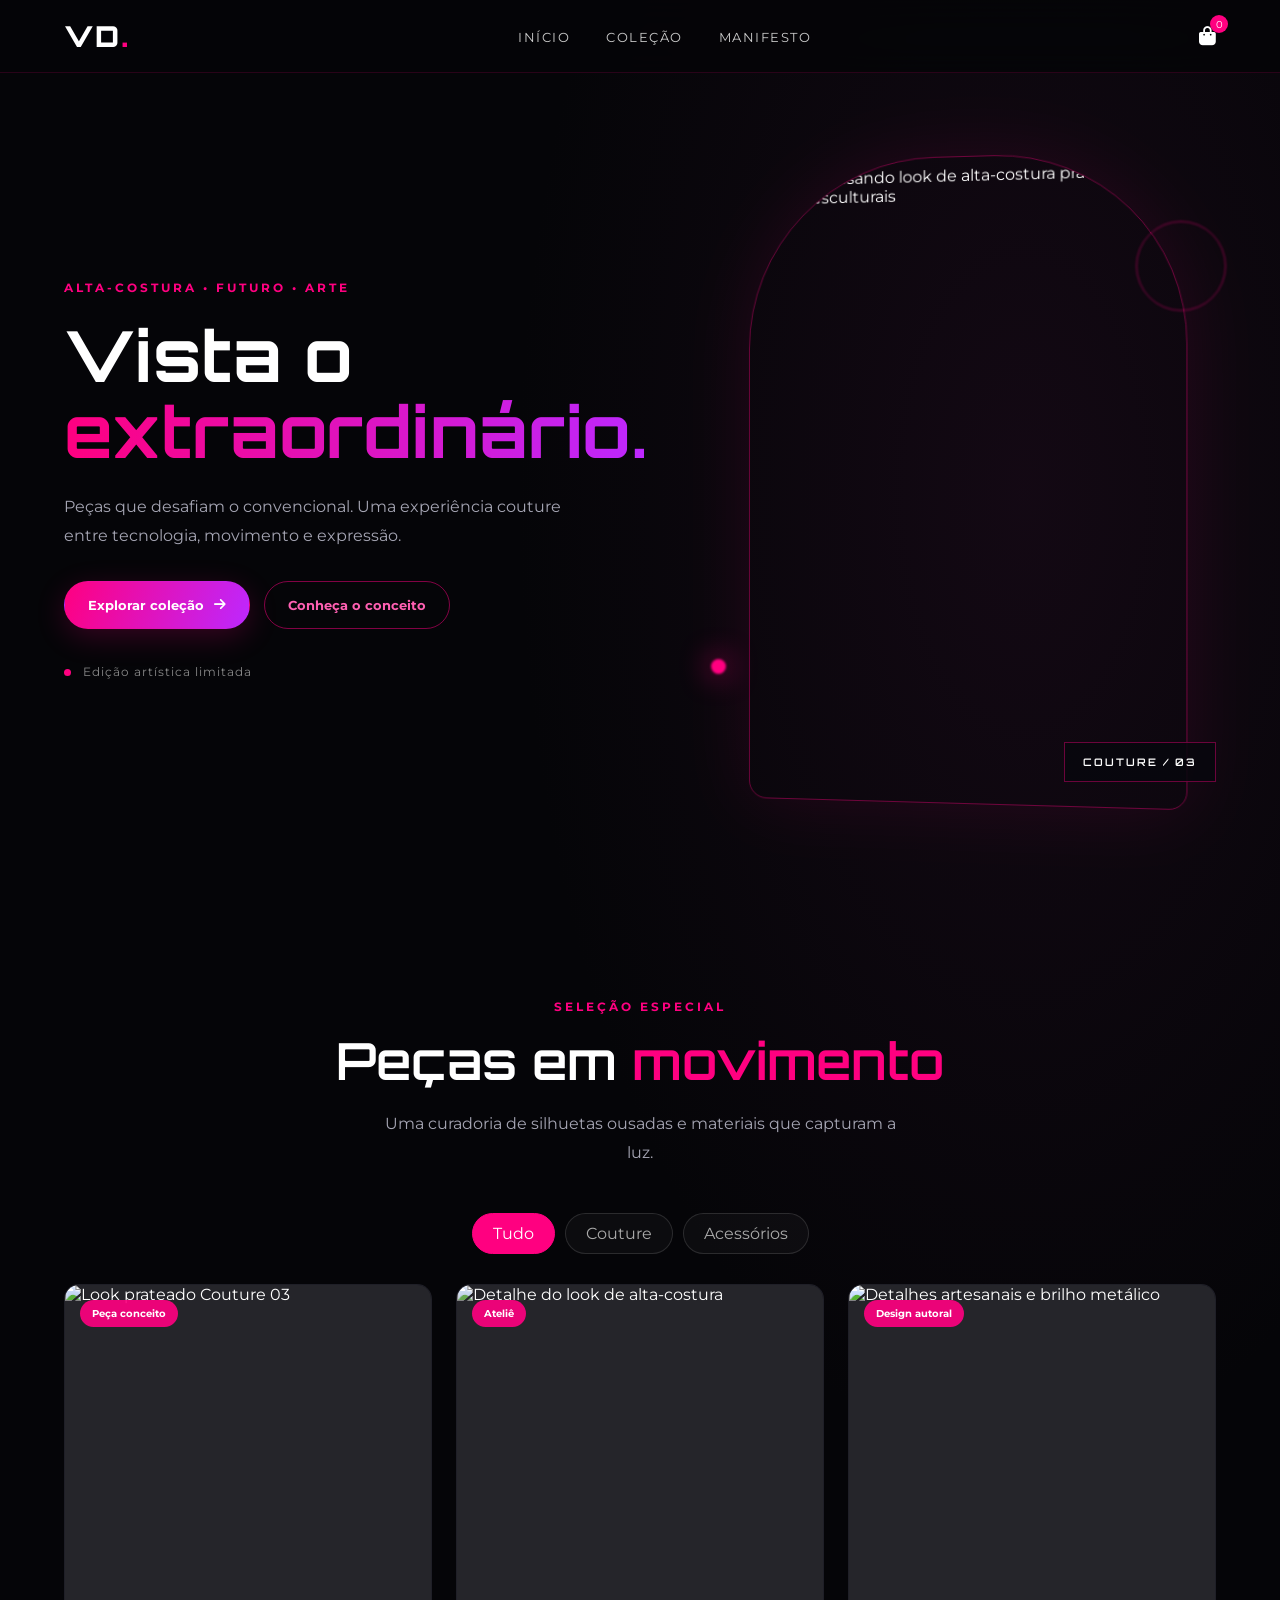
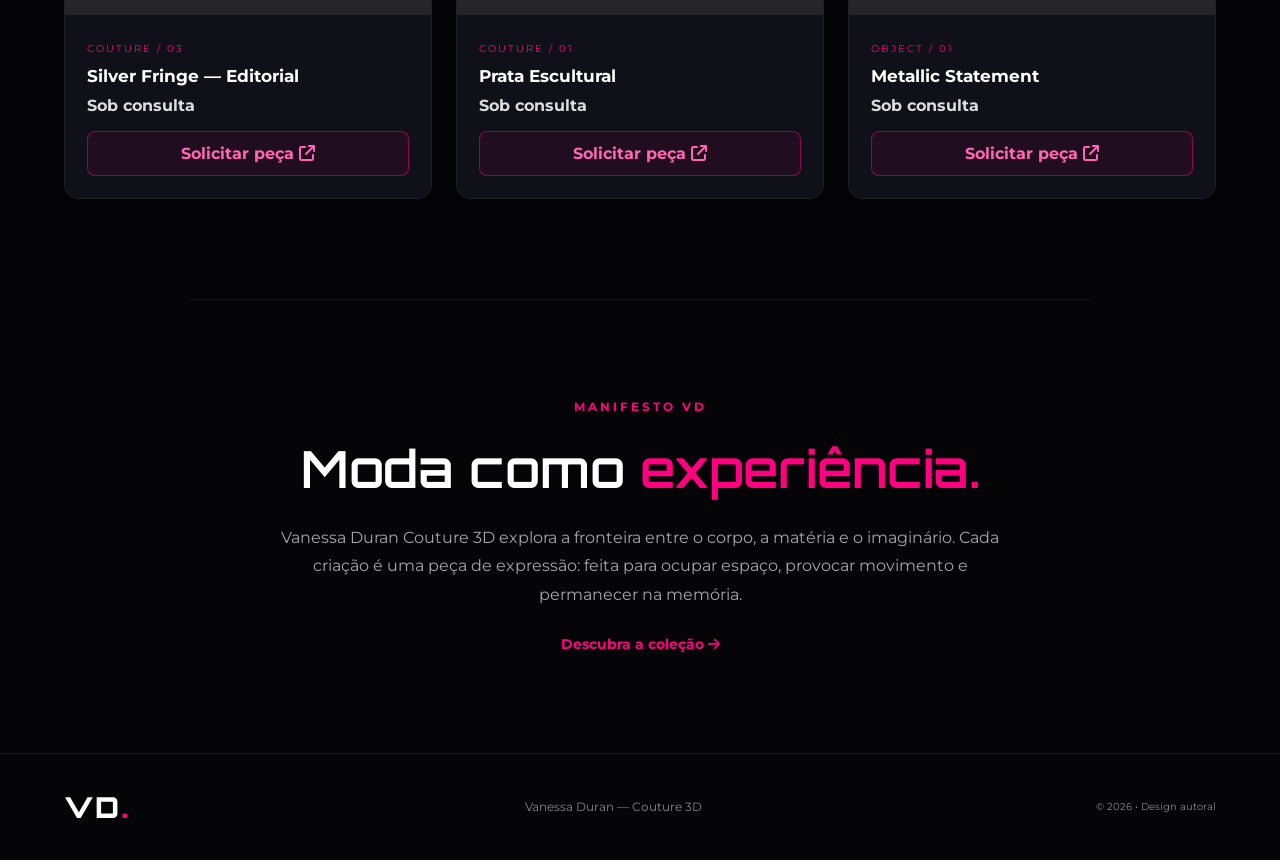
==== index.html @ 5c20330e "Add files via upload" ====
<!DOCTYPE html>
<html lang="pt-BR">
<head>
<meta charset="UTF-8"><meta name="viewport" content="width=device-width,initial-scale=1">
<meta name="theme-color" content="#050508">
<title>Vanessa Duran | Couture 3D</title>
<link rel="preconnect" href="https://fonts.googleapis.com"><link rel="preconnect" href="https://fonts.gstatic.com" crossorigin>
<link href="https://fonts.googleapis.com/css2?family=Montserrat:wght@300;400;500;600;700;900&family=Orbitron:wght@400;500;600;700;900&display=swap" rel="stylesheet">
<link rel="stylesheet" href="https://cdnjs.cloudflare.com/ajax/libs/font-awesome/6.7.0/css/all.min.css">
<link rel="stylesheet" href="style.css">
</head>
<body>
<header><nav class="nav"><a class="logo" href="#">VD<span>.</span></a><button class="menu-toggle" aria-label="Abrir menu"><i class="fa-solid fa-bars"></i></button>
<ul class="nav-links"><li><a href="#home">Início</a></li><li><a href="#colecao">Coleção</a></li><li><a href="#sobre">Manifesto</a></li></ul>
<button class="cart-open" aria-label="Abrir carrinho"><i class="fa-solid fa-bag-shopping"></i><span id="cart-count">0</span></button></nav></header>
<main>
<section class="hero" id="home"><div class="hero-copy"><div class="eyebrow">Alta-costura • Futuro • Arte</div><h1>Vista o <span>extraordinário.</span></h1><p>Peças que desafiam o convencional. Uma experiência couture entre tecnologia, movimento e expressão.</p><div class="hero-buttons"><a class="btn primary" href="#colecao">Explorar coleção <i class="fa-solid fa-arrow-right"></i></a><a class="btn secondary" href="#sobre">Conheça o conceito</a></div><div class="hero-note"><span></span> Edição artística limitada</div></div>
<div class="hero-visual"><div class="image-frame"><img src="assets/look-couture.jpg" alt="Modelo usando look de alta-costura prateado com franjas esculturais"></div><div class="frame-label">COUTURE / 03</div><div class="orb orb-one"></div><div class="orb orb-two"></div></div></section>
<section class="collection section" id="colecao"><div class="section-heading"><div class="eyebrow">Seleção especial</div><h2>Peças em <span>movimento</span></h2><p>Uma curadoria de silhuetas ousadas e materiais que capturam a luz.</p></div>
<div class="filters"><button class="filter active" data-filter="all">Tudo</button><button class="filter" data-filter="couture">Couture</button><button class="filter" data-filter="acessorios">Acessórios</button></div>
<div class="products">
<article class="product" data-category="couture"><div class="product-image"><img src="assets/look-couture.jpg" alt="Look prateado Couture 03"><span class="tag">Peça conceito</span></div><div class="product-details"><small>COUTURE / 03</small><h3>Silver Fringe — Editorial</h3><p class="price">Sob consulta</p><button class="add" data-name="Silver Fringe — Editorial">Solicitar peça <i class="fa-solid fa-arrow-up-right-from-square"></i></button></div></article>
<article class="product" data-category="couture"><div class="product-image image-alt"><img src="assets/look-couture.jpg" alt="Detalhe do look de alta-costura"><span class="tag">Ateliê</span></div><div class="product-details"><small>COUTURE / 01</small><h3>Prata Escultural</h3><p class="price">Sob consulta</p><button class="add" data-name="Prata Escultural">Solicitar peça <i class="fa-solid fa-arrow-up-right-from-square"></i></button></div></article>
<article class="product" data-category="acessorios"><div class="product-image image-detail"><img src="assets/look-couture.jpg" alt="Detalhes artesanais e brilho metálico"><span class="tag">Design autoral</span></div><div class="product-details"><small>OBJECT / 01</small><h3>Metallic Statement</h3><p class="price">Sob consulta</p><button class="add" data-name="Metallic Statement">Solicitar peça <i class="fa-solid fa-arrow-up-right-from-square"></i></button></div></article>
</div></section>
<section class="manifesto section" id="sobre"><div class="eyebrow">Manifesto VD</div><h2>Moda como <span>experiência.</span></h2><p>Vanessa Duran Couture 3D explora a fronteira entre o corpo, a matéria e o imaginário. Cada criação é uma peça de expressão: feita para ocupar espaço, provocar movimento e permanecer na memória.</p><a class="text-link" href="#colecao">Descubra a coleção <i class="fa-solid fa-arrow-right"></i></a></section>
</main><footer><a class="logo" href="#">VD<span>.</span></a><p>Vanessa Duran — Couture 3D</p><small>© 2026 • Design autoral</small></footer>
<div class="overlay" id="overlay"></div><aside class="cart" id="cart" aria-label="Solicitações"><div class="cart-head"><h3>Sua seleção</h3><button id="cart-close" aria-label="Fechar"><i class="fa-solid fa-xmark"></i></button></div><div id="cart-items" class="cart-items"><p class="empty">Sua seleção está vazia.</p></div><div class="cart-foot"><button id="contact" class="btn primary">Enviar solicitação <i class="fa-brands fa-whatsapp"></i></button><small>As peças são sob consulta. Nenhum pagamento é processado neste site.</small></div></aside>
<script src="script.js"></script></body></html>
---- style.css ----
*{box-sizing:border-box;margin:0;padding:0} :root{--bg:#050508;--panel:#101019;--pink:#ff0080;--purple:#bd28ff;--white:#fff;--muted:#a5a5b3}html{scroll-behavior:smooth}body{background:radial-gradient(ellipse at 80% 20%,#30102b55,transparent 35%),var(--bg);color:var(--white);font-family:Montserrat,sans-serif;overflow-x:hidden}a{color:inherit;text-decoration:none}button{font:inherit;cursor:pointer}header{position:fixed;z-index:20;inset:0 0 auto;background:#050508d9;backdrop-filter:blur(16px);border-bottom:1px solid #ff008026}.nav{max-width:1320px;margin:auto;padding:18px 5%;display:flex;align-items:center;justify-content:space-between}.logo{font:900 1.8rem Orbitron;letter-spacing:2px}.logo span,.section h2 span,.manifesto h2 span{color:var(--pink)}.nav-links{display:flex;gap:36px;list-style:none}.nav-links a{font-size:.8rem;text-transform:uppercase;letter-spacing:1.5px;color:#ccc}.nav-links a:hover{color:var(--pink)}.cart-open,.menu-toggle{background:none;border:0;color:white;font-size:1.2rem;position:relative}.cart-open span{position:absolute;top:-9px;right:-12px;background:var(--pink);border-radius:50%;font-size:.65rem;width:18px;height:18px;display:grid;place-items:center}.menu-toggle{display:none}.hero{min-height:100vh;max-width:1320px;margin:auto;padding:140px 5% 80px;display:grid;grid-template-columns:1fr 1fr;align-items:center;gap:5vw}.eyebrow{color:var(--pink);font-weight:700;letter-spacing:3px;text-transform:uppercase;font-size:.72rem;margin-bottom:22px}.hero h1{font:700 clamp(2.8rem,5.5vw,5.3rem)/1.08 Orbitron;max-width:650px}.hero h1 span{background:linear-gradient(90deg,var(--pink),var(--purple));background-clip:text;color:transparent}.hero-copy>p,.section-heading p,.manifesto>p{color:var(--muted);line-height:1.8;max-width:530px;margin:24px 0 30px}.hero-buttons{display:flex;gap:14px;flex-wrap:wrap}.btn{border-radius:40px;padding:15px 23px;display:inline-flex;align-items:center;gap:10px;font-weight:700;font-size:.83rem;border:1px solid transparent}.primary{background:linear-gradient(110deg,var(--pink),var(--purple));color:white;box-shadow:0 8px 30px #ff008033}.secondary{border-color:#ff008080;color:#ff60b2}.btn:hover{transform:translateY(-3px)}.hero-note{margin-top:36px;color:#888;font-size:.72rem;letter-spacing:1px}.hero-note span{display:inline-block;width:7px;height:7px;background:var(--pink);border-radius:50%;margin-right:8px}.hero-visual{position:relative;display:flex;justify-content:center;perspective:1000px}.image-frame{width:min(100%,440px);height:min(72vh,650px);min-height:450px;border:1px solid #ff008066;padding:9px;border-radius:190px 190px 18px 18px;box-shadow:0 0 70px #ff008018;transform:rotateY(-5deg);overflow:hidden}.image-frame img{width:100%;height:100%;object-fit:cover;object-position:center 38%;border-radius:180px 180px 12px 12px}.frame-label{position:absolute;bottom:22px;right:0;background:#08080ddd;border:1px solid #ff008066;padding:12px 18px;font:600 .65rem Orbitron;letter-spacing:2px}.orb{position:absolute;border-radius:50%;filter:blur(1px);pointer-events:none}.orb-one{width:90px;height:90px;border:1px solid #ff008080;top:10%;right:-10px}.orb-two{width:15px;height:15px;background:var(--pink);box-shadow:0 0 30px var(--pink);left:0;bottom:20%}.section{max-width:1320px;margin:auto;padding:100px 5%}.section-heading{text-align:center;margin-bottom:45px}.section-heading .eyebrow{margin-bottom:14px}.section h2,.manifesto h2{font:600 clamp(2rem,4vw,3.5rem) Orbitron}.section-heading p{margin:18px auto 0}.filters{display:flex;justify-content:center;gap:10px;margin-bottom:30px}.filter{padding:10px 20px;border:1px solid #ffffff20;border-radius:30px;background:#ffffff08;color:#aaa}.filter.active,.filter:hover{background:var(--pink);border-color:var(--pink);color:white}.products{display:grid;grid-template-columns:repeat(3,1fr);gap:24px}.product{background:var(--panel);border:1px solid #ffffff10;border-radius:15px;overflow:hidden;transition:.35s}.product:hover{transform:translateY(-7px);border-color:#ff008080;box-shadow:0 20px 50px #0008}.product-image{height:330px;position:relative;overflow:hidden;background:#25252a}.product-image img{width:100%;height:100%;object-fit:cover;object-position:center 35%;transition:transform .5s}.product:hover img{transform:scale(1.05)}.image-alt img{object-position:center 55%;filter:saturate(.75)}.image-detail img{object-position:70% center;filter:contrast(1.1)}.tag{position:absolute;top:15px;left:15px;background:#ff0080e8;padding:7px 12px;border-radius:20px;font-size:.65rem;font-weight:700}.product-details{padding:22px}.product-details small{color:var(--pink);font-size:.65rem;letter-spacing:2px}.product-details h3{margin:10px 0;font-size:1.05rem}.price{font-weight:700;color:#ddd;margin-bottom:16px}.add{width:100%;padding:12px;border:1px solid #ff008080;border-radius:8px;background:#ff008012;color:#ff67b5;font-weight:700}.add:hover{background:var(--pink);color:white}.manifesto{border-top:1px solid #ffffff10;text-align:center;max-width:900px}.manifesto>p{margin:24px auto;max-width:720px}.text-link{color:var(--pink);font-weight:700;font-size:.85rem}footer{border-top:1px solid #ffffff12;padding:35px 5%;display:flex;align-items:center;justify-content:space-between;color:#888;font-size:.75rem}footer .logo{color:white}.overlay{position:fixed;inset:0;background:#000a;z-index:30;opacity:0;visibility:hidden;transition:.3s}.overlay.open{opacity:1;visibility:visible}.cart{position:fixed;z-index:31;right:0;top:0;width:min(420px,100%);height:100dvh;background:#101019;border-left:1px solid #ff008044;transform:translateX(105%);transition:.35s;display:flex;flex-direction:column}.cart.open{transform:translateX(0)}.cart-head,.cart-foot{padding:24px;border-bottom:1px solid #ffffff12;display:flex;justify-content:space-between;align-items:center}.cart-head h3{font:600 1rem Orbitron}.cart-head button{background:none;border:0;color:white;font-size:1.3rem}.cart-items{padding:20px;overflow:auto;flex:1}.empty{color:#888;text-align:center;margin-top:30px}.cart-row{display:flex;justify-content:space-between;gap:12px;padding:14px 0;border-bottom:1px solid #ffffff12}.cart-row button{background:none;border:0;color:#ff5a9e}.cart-foot{border-top:1px solid #ffffff12;border-bottom:0;display:block}.cart-foot .btn{width:100%;justify-content:center}.cart-foot small{display:block;color:#888;line-height:1.6;margin-top:12px;font-size:.68rem}@media(max-width:850px){.hero{grid-template-columns:1fr;padding-top:120px;text-align:center}.hero-copy>p{margin-left:auto;margin-right:auto}.hero-buttons{justify-content:center}.hero-visual{margin-top:25px}.image-frame{height:560px}.products{grid-template-columns:repeat(2,1fr)}.nav-links{gap:18px}}@media(max-width:600px){.nav{padding:16px 5%}.menu-toggle{display:block;order:3}.nav-links{display:none;position:absolute;top:62px;left:0;right:0;background:#08080af5;padding:24px;flex-direction:column;text-align:center}.nav-links.show{display:flex}.cart-open{margin-left:auto;margin-right:22px}.hero{padding:110px 6% 50px}.hero h1{font-size:2.5rem}.hero-copy>p{font-size:.9rem}.image-frame{min-height:390px;height:65vh;width:100%;max-width:360px}.section{padding:70px 6%}.products{grid-template-columns:1fr}.product-image{height:390px}.section h2,.manifesto h2{font-size:2rem}footer{flex-direction:column;gap:12px;text-align:center}}@media(prefers-reduced-motion:reduce){*{scroll-behavior:auto!important;transition:none!important}}
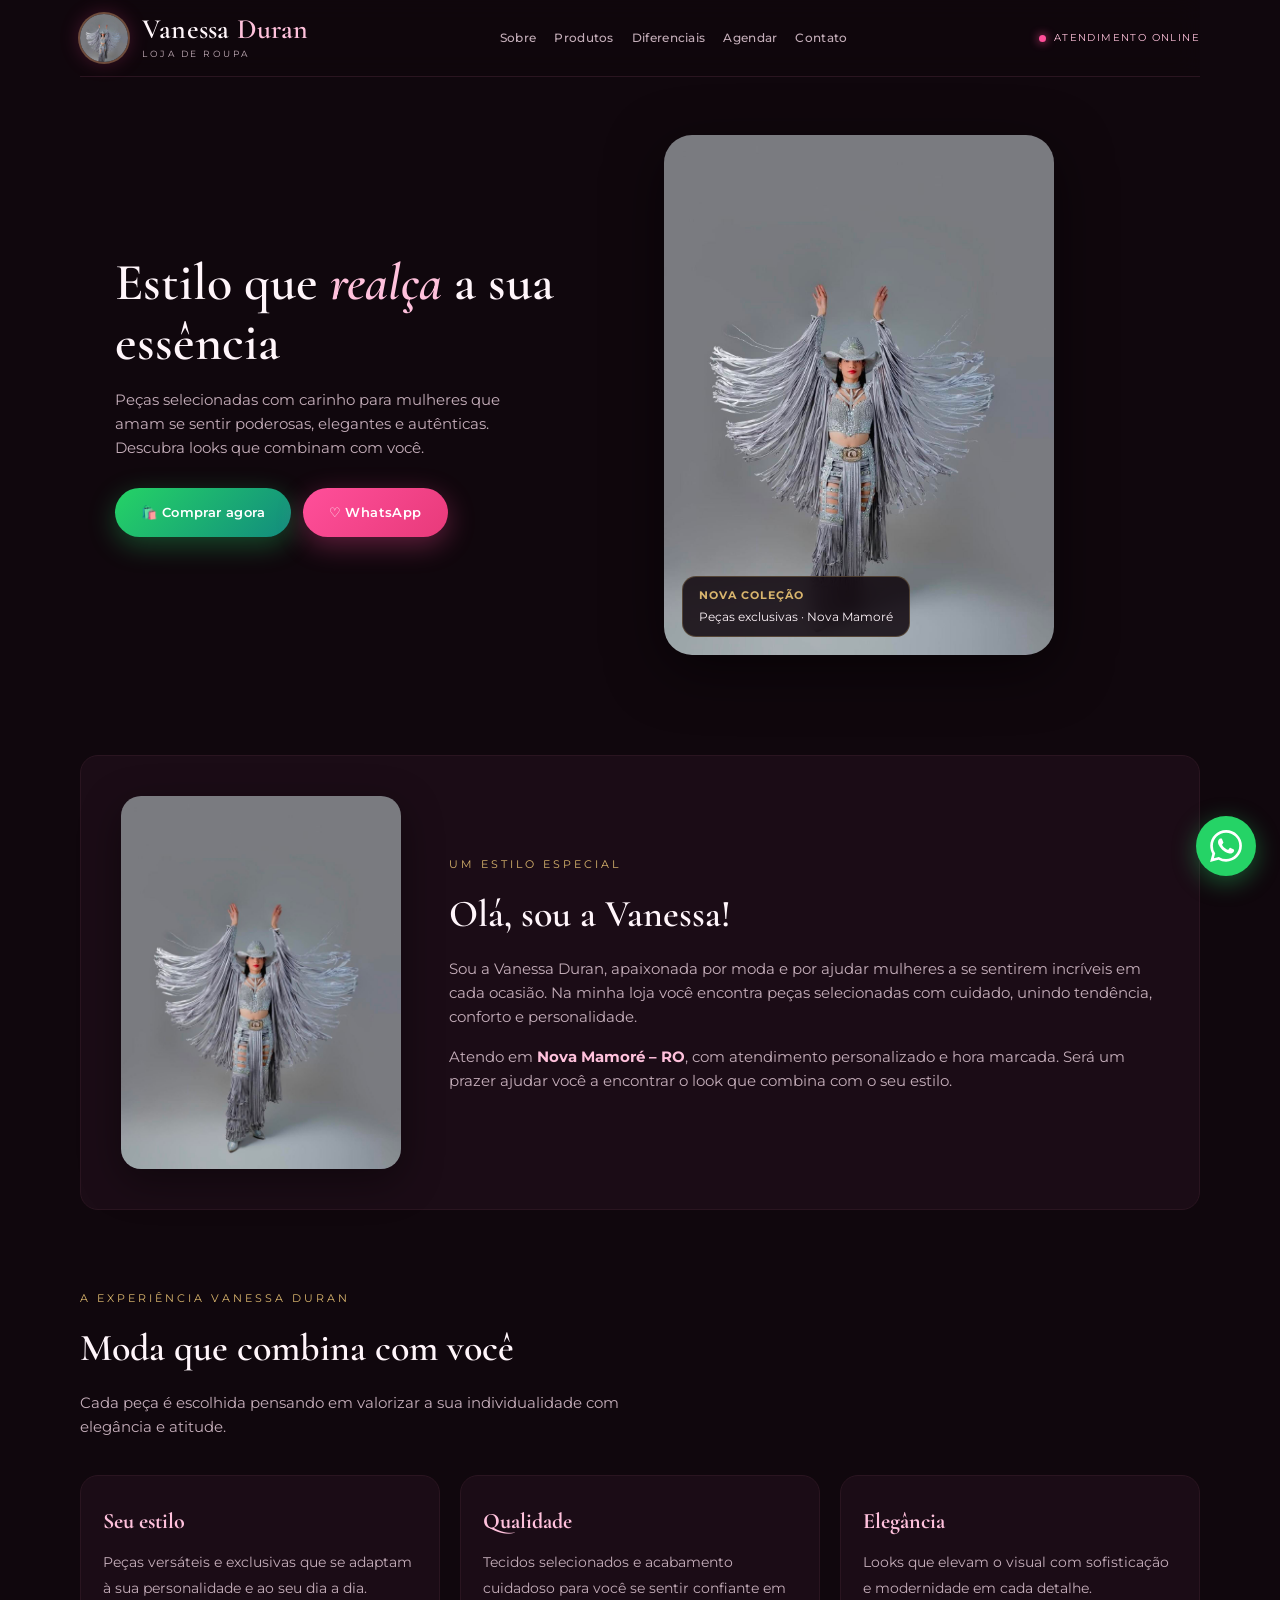
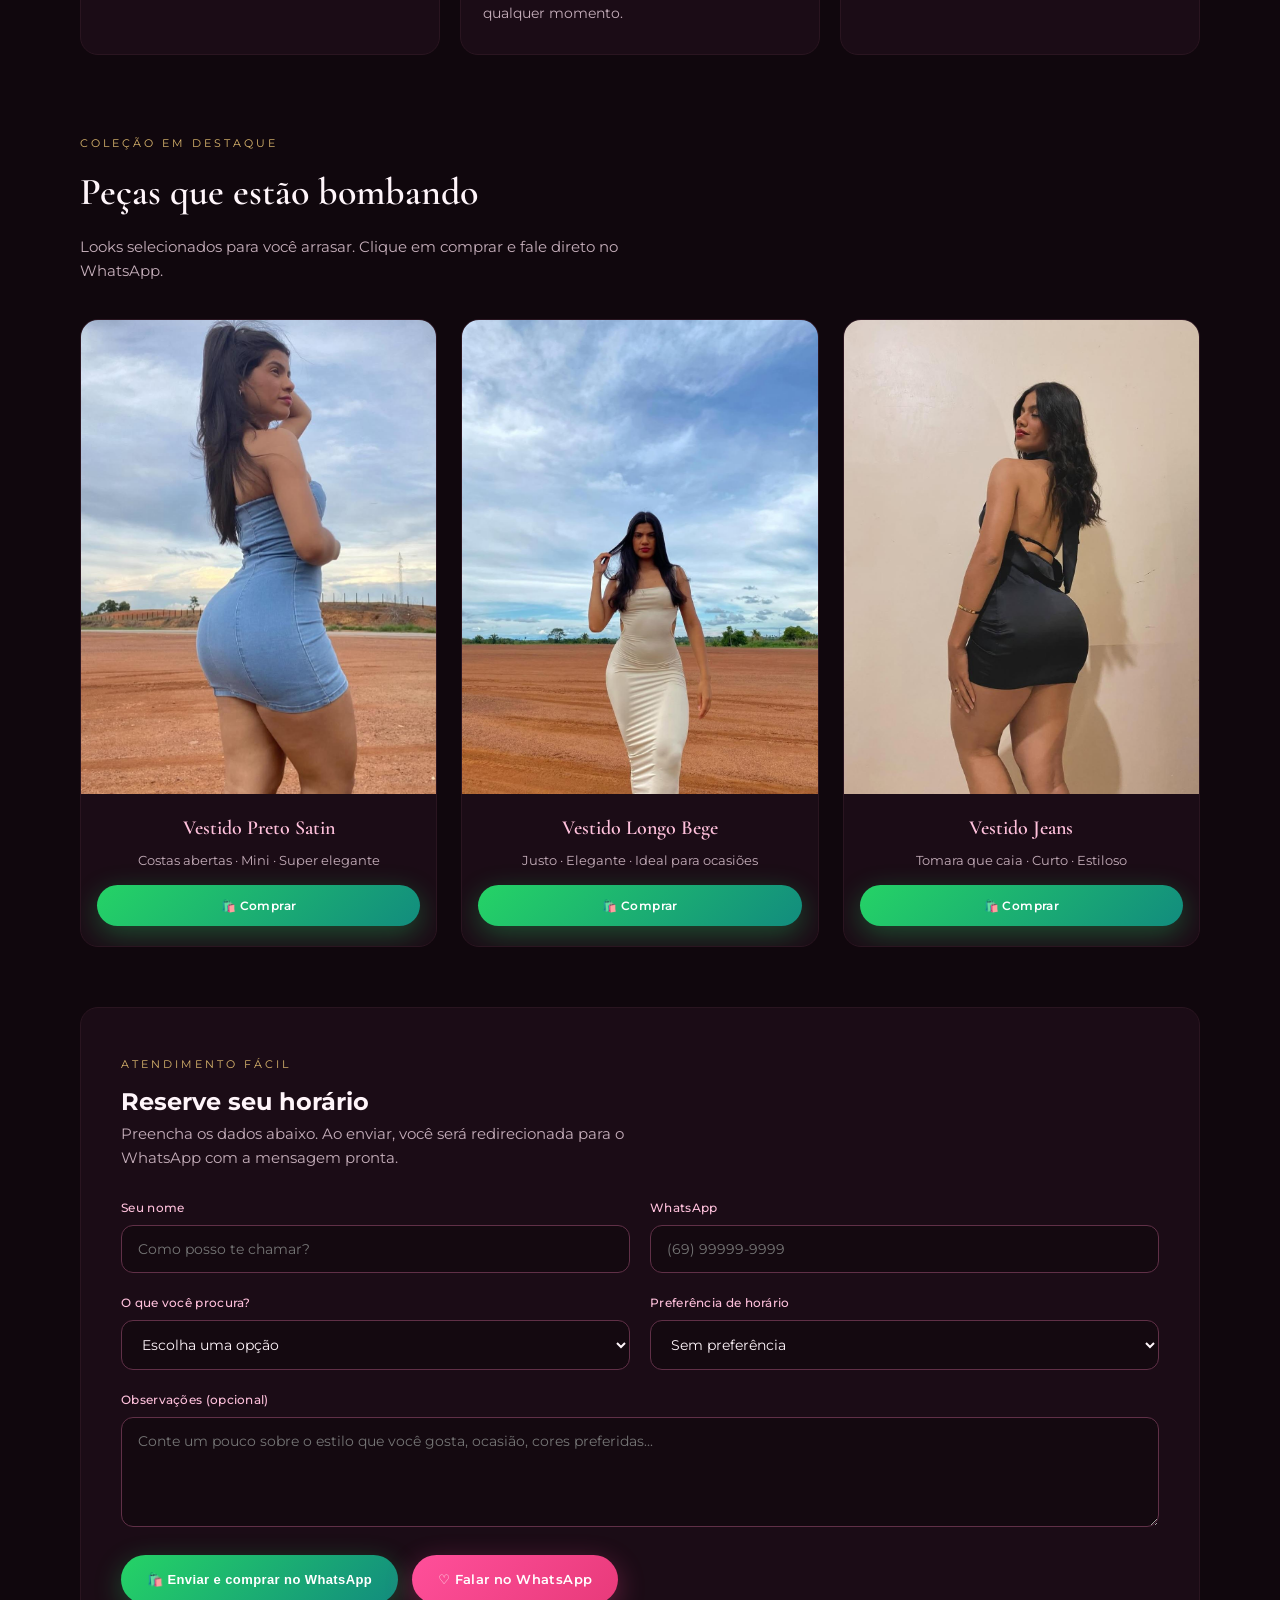
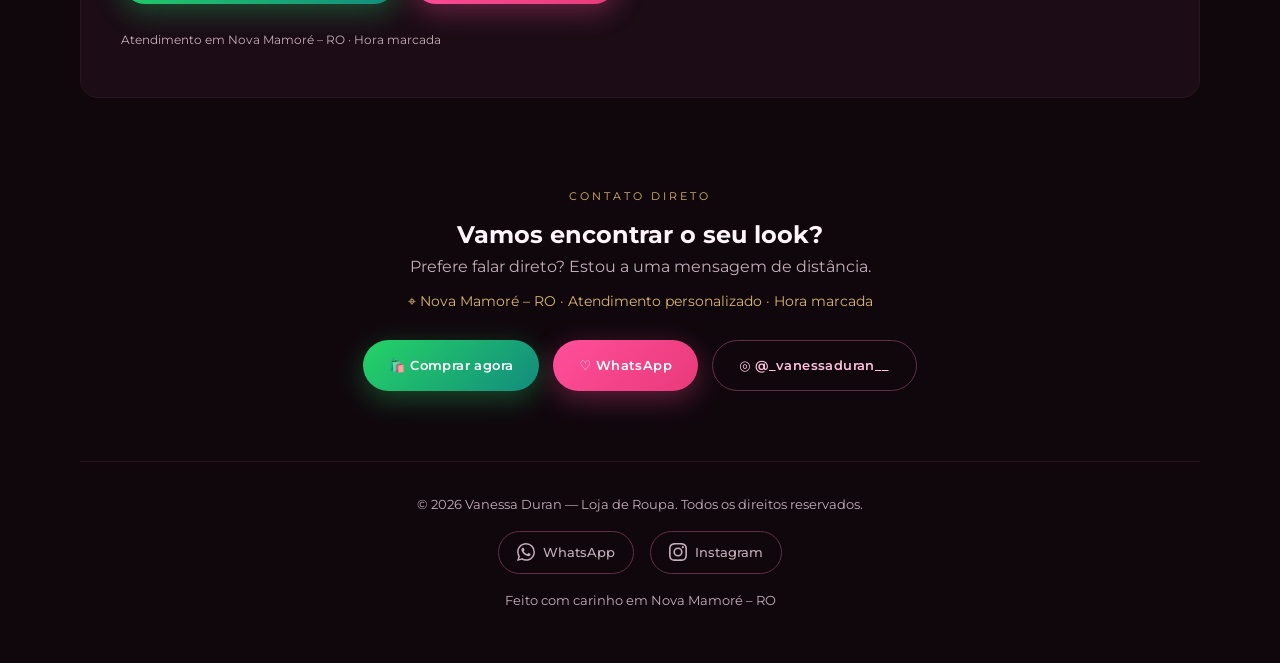
==== commit 1e234300: "Rename index-1.html to index.html" ====
--- a/index.html
+++ b/index.html
@@ -1,29 +1,946 @@
 <!DOCTYPE html>
 <html lang="pt-BR">
 <head>
-<meta charset="UTF-8"><meta name="viewport" content="width=device-width,initial-scale=1">
-<meta name="theme-color" content="#050508">
-<title>Vanessa Duran | Couture 3D</title>
-<link rel="preconnect" href="https://fonts.googleapis.com"><link rel="preconnect" href="https://fonts.gstatic.com" crossorigin>
-<link href="https://fonts.googleapis.com/css2?family=Montserrat:wght@300;400;500;600;700;900&family=Orbitron:wght@400;500;600;700;900&display=swap" rel="stylesheet">
-<link rel="stylesheet" href="https://cdnjs.cloudflare.com/ajax/libs/font-awesome/6.7.0/css/all.min.css">
-<link rel="stylesheet" href="style.css">
+  <meta charset="utf-8">
+  <meta name="viewport" content="width=device-width, initial-scale=1">
+  <meta name="theme-color" content="#10070d">
+  <meta name="description" content="Vanessa Duran — Loja de Roupa em Nova Mamoré - RO. Moda feminina, peças exclusivas, estilo e elegância para o seu dia a dia. Agende pelo WhatsApp.">
+  <meta name="keywords" content="loja de roupa, moda feminina, Vanessa Duran, Nova Mamoré, RO, roupas femininas, vestidos, looks exclusivos">
+  <meta name="author" content="Vanessa Duran">
+  <meta name="robots" content="index, follow">
+
+  <!-- Open Graph -->
+  <meta property="og:type" content="website">
+  <meta property="og:title" content="Vanessa Duran | Loja de Roupa — Nova Mamoré RO">
+  <meta property="og:description" content="Moda feminina com estilo, elegância e peças que valorizam a sua personalidade.">
+  <meta property="og:image" content="vanessa_hero.jpg">
+  <meta property="og:locale" content="pt_BR">
+  <meta property="og:site_name" content="Vanessa Duran Loja de Roupa">
+
+  <!-- Twitter -->
+  <meta name="twitter:card" content="summary_large_image">
+  <meta name="twitter:title" content="Vanessa Duran | Loja de Roupa">
+  <meta name="twitter:description" content="Moda feminina e peças exclusivas em Nova Mamoré - RO.">
+  <meta name="twitter:image" content="vanessa_hero.jpg">
+
+  <link rel="icon" type="image/png" href="data:image/svg+xml,<svg xmlns='http://www.w3.org/2000/svg' viewBox='0 0 100 100'><text y='.9em' font-size='90'>👗</text></svg>">
+  <title>Vanessa Duran | Loja de Roupa — Nova Mamoré RO</title>
+
+  <link rel="preconnect" href="https://fonts.googleapis.com">
+  <link rel="preconnect" href="https://fonts.gstatic.com" crossorigin>
+  <link href="https://fonts.googleapis.com/css2?family=Cormorant+Garamond:ital,wght@0,400;0,500;0,600;0,700;1,400;1,500&family=Montserrat:wght@300;400;500;600;700&display=swap" rel="stylesheet">
+
+  <style>
+    :root {
+      --bg: #10070d;
+      --panel: #1b0c16;
+      --pink: #ff4f9a;
+      --pink-light: #ffc1dc;
+      --gold: #d9b56d;
+      --text: #fff5fa;
+      --muted: #c5aeba;
+      --line: #603047;
+      --radius: 18px;
+      --shadow: 0 15px 55px #0008;
+      --transition: 0.25s cubic-bezier(0.4, 0, 0.2, 1);
+    }
+
+    *, *::before, *::after { box-sizing: border-box; margin: 0; padding: 0; }
+
+    html {
+      scroll-behavior: smooth;
+    }
+
+    body {
+      font-family: "Montserrat", system-ui, -apple-system, sans-serif;
+      background: var(--bg);
+      color: var(--text);
+      line-height: 1.6;
+      min-height: 100vh;
+      overflow-x: hidden;
+    }
+
+    a { color: inherit; text-decoration: none; }
+
+    img { max-width: 100%; display: block; }
+
+    /* ========== LAYOUT ========== */
+    .wrap {
+      width: min(1120px, 92%);
+      margin: 0 auto;
+    }
+
+    /* ========== HEADER ========== */
+    header {
+      position: sticky;
+      top: 0;
+      z-index: 100;
+      background: rgba(16, 7, 13, 0.92);
+      backdrop-filter: blur(12px);
+      border-bottom: 1px solid #2a1520;
+      padding: 14px 0;
+    }
+
+    .header-inner {
+      display: flex;
+      align-items: center;
+      justify-content: space-between;
+      gap: 20px;
+      flex-wrap: wrap;
+    }
+
+    .brand {
+      display: flex;
+      align-items: center;
+      gap: 14px;
+    }
+
+    .brand-logo {
+      width: 48px;
+      height: 48px;
+      border-radius: 50%;
+      object-fit: cover;
+      flex-shrink: 0;
+      box-shadow: 0 0 20px #ff4f9a40, 0 0 0 2px #d9b56d66;
+      transition: transform 0.25s ease, box-shadow 0.25s ease;
+    }
+
+    .brand-logo:hover {
+      transform: scale(1.06);
+      box-shadow: 0 0 28px #ff4f9a55, 0 0 0 2px #d9b56d99;
+    }
+
+    .brand-name {
+      font-family: "Cormorant Garamond", serif;
+      font-size: 28px;
+      font-weight: 600;
+      letter-spacing: 0.2px;
+      line-height: 1.1;
+    }
+
+    .brand-name span { color: var(--pink-light); }
+
+    .brand-sub {
+      margin-top: 2px;
+      color: var(--muted);
+      font-size: 9px;
+      letter-spacing: 2.5px;
+      text-transform: uppercase;
+    }
+
+    nav {
+      display: flex;
+      gap: 18px;
+      align-items: center;
+      flex-wrap: wrap;
+    }
+
+    nav a {
+      color: var(--muted);
+      font-size: 12px;
+      font-weight: 500;
+      letter-spacing: 0.3px;
+      transition: color var(--transition);
+      position: relative;
+    }
+
+    nav a::after {
+      content: "";
+      position: absolute;
+      left: 0;
+      bottom: -4px;
+      width: 0;
+      height: 1px;
+      background: var(--pink-light);
+      transition: width var(--transition);
+    }
+
+    nav a:hover,
+    nav a:focus-visible {
+      color: var(--pink-light);
+    }
+
+    nav a:hover::after,
+    nav a:focus-visible::after {
+      width: 100%;
+    }
+
+    .status {
+      font-size: 10px;
+      color: var(--pink-light);
+      letter-spacing: 1.4px;
+      text-transform: uppercase;
+      display: flex;
+      align-items: center;
+      gap: 8px;
+    }
+
+    .status::before {
+      content: "";
+      width: 7px;
+      height: 7px;
+      border-radius: 50%;
+      background: var(--pink);
+      box-shadow: 0 0 10px var(--pink);
+      animation: pulse-dot 2s ease-in-out infinite;
+    }
+
+    @keyframes pulse-dot {
+      0%, 100% { opacity: 1; transform: scale(1); }
+      50% { opacity: 0.6; transform: scale(0.85); }
+    }
+
+    /* ========== HERO ========== */
+    .hero {
+      display: grid;
+      grid-template-columns: 1fr 1fr;
+      align-items: center;
+      gap: 48px;
+      margin: 58px auto 40px;
+      max-width: 1050px;
+    }
+
+    .hero-copy h1 {
+      font-family: "Cormorant Garamond", serif;
+      font-size: clamp(36px, 5vw, 52px);
+      font-weight: 600;
+      line-height: 1.15;
+      margin-bottom: 16px;
+    }
+
+    .hero-copy h1 span {
+      color: var(--pink-light);
+      font-style: italic;
+    }
+
+    .hero-copy p {
+      color: var(--muted);
+      font-size: 15px;
+      max-width: 420px;
+      margin-bottom: 28px;
+    }
+
+    .hero-btns {
+      display: flex;
+      flex-wrap: wrap;
+      gap: 12px;
+    }
+
+    .btn {
+      display: inline-flex;
+      align-items: center;
+      justify-content: center;
+      gap: 8px;
+      padding: 14px 26px;
+      border-radius: 999px;
+      font-size: 13px;
+      font-weight: 600;
+      letter-spacing: 0.4px;
+      transition: all var(--transition);
+      border: none;
+      cursor: pointer;
+      background: linear-gradient(135deg, var(--pink), #e83a7a);
+      color: #fff;
+      box-shadow: 0 8px 28px #ff4f9a55;
+    }
+
+    .btn:hover {
+      transform: translateY(-2px);
+      box-shadow: 0 12px 36px #ff4f9a77;
+    }
+
+    .btn.secondary {
+      background: transparent;
+      border: 1px solid var(--line);
+      color: var(--pink-light);
+      box-shadow: none;
+    }
+
+    .btn.secondary:hover {
+      border-color: var(--pink-light);
+      background: #ff4f9a15;
+    }
+
+    .btn.buy {
+      background: linear-gradient(135deg, #25d366, #128c7e);
+      box-shadow: 0 8px 28px #25d36655;
+    }
+
+    .btn.buy:hover {
+      box-shadow: 0 12px 36px #25d36677;
+    }
+
+    /* Floating WhatsApp */
+    .float-wa {
+      position: fixed;
+      bottom: 24px;
+      right: 24px;
+      z-index: 999;
+      width: 60px;
+      height: 60px;
+      border-radius: 50%;
+      background: #25d366;
+      display: flex;
+      align-items: center;
+      justify-content: center;
+      box-shadow: 0 6px 24px #25d36666;
+      transition: transform 0.25s ease, box-shadow 0.25s ease;
+    }
+
+    .float-wa:hover {
+      transform: scale(1.1);
+      box-shadow: 0 10px 32px #25d36688;
+    }
+
+    .float-wa svg {
+      width: 32px;
+      height: 32px;
+      fill: #fff;
+    }
+
+    .hero-visual {
+      position: relative;
+      border-radius: 28px;
+      overflow: hidden;
+      box-shadow: var(--shadow);
+      aspect-ratio: 3/4;
+      max-height: 520px;
+    }
+
+    .hero-visual img {
+      width: 100%;
+      height: 100%;
+      object-fit: cover;
+      object-position: top center;
+    }
+
+    .hero-badge {
+      position: absolute;
+      bottom: 18px;
+      left: 18px;
+      background: rgba(16, 7, 13, 0.85);
+      backdrop-filter: blur(8px);
+      padding: 10px 16px;
+      border-radius: 14px;
+      font-size: 12px;
+      border: 1px solid #d9b56d44;
+    }
+
+    .hero-badge strong {
+      color: var(--gold);
+      display: block;
+      font-size: 11px;
+      letter-spacing: 1px;
+      text-transform: uppercase;
+      margin-bottom: 2px;
+    }
+
+    /* ========== SECTIONS ========== */
+    .section {
+      padding: 60px 0 20px;
+    }
+
+    .section-kicker {
+      font-size: 11px;
+      letter-spacing: 3px;
+      text-transform: uppercase;
+      color: var(--gold);
+      margin-bottom: 10px;
+    }
+
+    .section h2 {
+      font-family: "Cormorant Garamond", serif;
+      font-size: clamp(28px, 4vw, 38px);
+      font-weight: 600;
+      margin-bottom: 12px;
+    }
+
+    .section-intro {
+      color: var(--muted);
+      max-width: 560px;
+      font-size: 15px;
+      margin-bottom: 36px;
+    }
+
+    /* ABOUT */
+    .about {
+      display: grid;
+      grid-template-columns: 280px 1fr;
+      gap: 48px;
+      align-items: center;
+      background: var(--panel);
+      border-radius: var(--radius);
+      padding: 40px;
+      border: 1px solid #2a1520;
+    }
+
+    .about-photo {
+      border-radius: 20px;
+      overflow: hidden;
+      aspect-ratio: 3/4;
+      box-shadow: 0 12px 40px #0006;
+    }
+
+    .about-photo img {
+      width: 100%;
+      height: 100%;
+      object-fit: cover;
+      object-position: top;
+    }
+
+    .about-copy p {
+      color: var(--muted);
+      margin-bottom: 16px;
+      font-size: 15px;
+    }
+
+    .about-copy strong {
+      color: var(--pink-light);
+    }
+
+    /* PILLARS */
+    .pillars {
+      display: grid;
+      grid-template-columns: repeat(3, 1fr);
+      gap: 20px;
+      margin-top: 10px;
+    }
+
+    .pillar {
+      background: var(--panel);
+      border: 1px solid #2a1520;
+      border-radius: var(--radius);
+      padding: 28px 22px;
+      transition: transform var(--transition), border-color var(--transition);
+    }
+
+    .pillar:hover {
+      transform: translateY(-4px);
+      border-color: #ff4f9a55;
+    }
+
+    .pillar b {
+      display: block;
+      font-family: "Cormorant Garamond", serif;
+      font-size: 22px;
+      margin-bottom: 10px;
+      color: var(--pink-light);
+    }
+
+    .pillar span {
+      color: var(--muted);
+      font-size: 14px;
+      line-height: 1.55;
+    }
+
+    /* PRODUTOS */
+    .products-grid {
+      display: grid;
+      grid-template-columns: repeat(3, 1fr);
+      gap: 24px;
+      margin-top: 10px;
+    }
+
+    .product-card {
+      background: var(--panel);
+      border: 1px solid #2a1520;
+      border-radius: var(--radius);
+      overflow: hidden;
+      transition: transform var(--transition), border-color var(--transition);
+    }
+
+    .product-card:hover {
+      transform: translateY(-6px);
+      border-color: #ff4f9a55;
+    }
+
+    .product-img {
+      aspect-ratio: 3/4;
+      overflow: hidden;
+    }
+
+    .product-img img {
+      width: 100%;
+      height: 100%;
+      object-fit: cover;
+      object-position: top center;
+      transition: transform 0.4s ease;
+    }
+
+    .product-card:hover .product-img img {
+      transform: scale(1.05);
+    }
+
+    .product-info {
+      padding: 18px 16px 20px;
+      text-align: center;
+    }
+
+    .product-info h3 {
+      font-family: "Cormorant Garamond", serif;
+      font-size: 20px;
+      font-weight: 600;
+      margin-bottom: 6px;
+      color: var(--pink-light);
+    }
+
+    .product-info p {
+      color: var(--muted);
+      font-size: 13px;
+      margin-bottom: 14px;
+    }
+
+    .product-info .btn {
+      padding: 11px 20px;
+      font-size: 12px;
+      width: 100%;
+    }
+
+    /* FORM */
+    .form-section {
+      background: var(--panel);
+      border-radius: var(--radius);
+      padding: 48px 40px;
+      border: 1px solid #2a1520;
+      margin: 40px 0;
+    }
+
+    .form-grid {
+      display: grid;
+      grid-template-columns: 1fr 1fr;
+      gap: 20px;
+      margin-top: 28px;
+    }
+
+    .form-group {
+      display: flex;
+      flex-direction: column;
+      gap: 8px;
+    }
+
+    .form-group.full {
+      grid-column: 1 / -1;
+    }
+
+    .form-group label {
+      font-size: 12px;
+      font-weight: 500;
+      color: var(--pink-light);
+      letter-spacing: 0.3px;
+    }
+
+    .form-group input,
+    .form-group select,
+    .form-group textarea {
+      background: #140910;
+      border: 1px solid var(--line);
+      border-radius: 12px;
+      padding: 14px 16px;
+      color: var(--text);
+      font-family: inherit;
+      font-size: 14px;
+      transition: border-color var(--transition);
+      outline: none;
+    }
+
+    .form-group input:focus,
+    .form-group select:focus,
+    .form-group textarea:focus {
+      border-color: var(--pink);
+    }
+
+    .form-group textarea {
+      min-height: 110px;
+      resize: vertical;
+    }
+
+    .form-actions {
+      grid-column: 1 / -1;
+      display: flex;
+      flex-wrap: wrap;
+      gap: 14px;
+      margin-top: 8px;
+    }
+
+    .form-note {
+      grid-column: 1 / -1;
+      font-size: 12px;
+      color: var(--muted);
+      margin-top: 6px;
+    }
+
+    /* CONTACT */
+    .contact {
+      text-align: center;
+      padding: 50px 0 30px;
+    }
+
+    .contact p {
+      color: var(--muted);
+      margin-bottom: 10px;
+    }
+
+    .contact .location {
+      color: var(--gold);
+      font-size: 14px;
+      margin-bottom: 28px;
+    }
+
+    .cta-row {
+      display: flex;
+      justify-content: center;
+      flex-wrap: wrap;
+      gap: 14px;
+    }
+
+    /* FOOTER */
+    footer {
+      border-top: 1px solid #2a1520;
+      padding: 32px 0 40px;
+      text-align: center;
+      margin-top: 40px;
+    }
+
+    footer p {
+      color: var(--muted);
+      font-size: 13px;
+      margin-bottom: 12px;
+    }
+
+    .social-links {
+      display: flex;
+      justify-content: center;
+      gap: 16px;
+      margin: 16px 0;
+    }
+
+    .social-btn {
+      display: inline-flex;
+      align-items: center;
+      gap: 8px;
+      padding: 10px 18px;
+      border-radius: 999px;
+      font-size: 13px;
+      font-weight: 500;
+      border: 1px solid var(--line);
+      transition: all var(--transition);
+    }
+
+    .social-btn:hover {
+      border-color: var(--pink-light);
+      background: #ff4f9a18;
+      color: var(--pink-light);
+    }
+
+    .social-btn.whatsapp:hover {
+      border-color: #25d366;
+      color: #25d366;
+    }
+
+    /* RESPONSIVE */
+    @media (max-width: 860px) {
+      .hero {
+        grid-template-columns: 1fr;
+        text-align: center;
+        gap: 32px;
+      }
+      .hero-copy p { margin-left: auto; margin-right: auto; }
+      .hero-btns { justify-content: center; }
+      .hero-visual { max-height: 420px; margin: 0 auto; width: min(360px, 100%); }
+      .about { grid-template-columns: 1fr; text-align: center; padding: 28px; }
+      .about-photo { max-width: 260px; margin: 0 auto; }
+      .pillars { grid-template-columns: 1fr; }
+      .products-grid { grid-template-columns: 1fr; max-width: 360px; margin-left: auto; margin-right: auto; }
+      .form-grid { grid-template-columns: 1fr; }
+      .form-section { padding: 32px 22px; }
+      nav { display: none; }
+    }
+
+    @media (max-width: 480px) {
+      .brand-name { font-size: 22px; }
+      .hero-copy h1 { font-size: 32px; }
+    }
+  </style>
 </head>
 <body>
-<header><nav class="nav"><a class="logo" href="#">VD<span>.</span></a><button class="menu-toggle" aria-label="Abrir menu"><i class="fa-solid fa-bars"></i></button>
-<ul class="nav-links"><li><a href="#home">Início</a></li><li><a href="#colecao">Coleção</a></li><li><a href="#sobre">Manifesto</a></li></ul>
-<button class="cart-open" aria-label="Abrir carrinho"><i class="fa-solid fa-bag-shopping"></i><span id="cart-count">0</span></button></nav></header>
-<main>
-<section class="hero" id="home"><div class="hero-copy"><div class="eyebrow">Alta-costura • Futuro • Arte</div><h1>Vista o <span>extraordinário.</span></h1><p>Peças que desafiam o convencional. Uma experiência couture entre tecnologia, movimento e expressão.</p><div class="hero-buttons"><a class="btn primary" href="#colecao">Explorar coleção <i class="fa-solid fa-arrow-right"></i></a><a class="btn secondary" href="#sobre">Conheça o conceito</a></div><div class="hero-note"><span></span> Edição artística limitada</div></div>
-<div class="hero-visual"><div class="image-frame"><img src="assets/look-couture.jpg" alt="Modelo usando look de alta-costura prateado com franjas esculturais"></div><div class="frame-label">COUTURE / 03</div><div class="orb orb-one"></div><div class="orb orb-two"></div></div></section>
-<section class="collection section" id="colecao"><div class="section-heading"><div class="eyebrow">Seleção especial</div><h2>Peças em <span>movimento</span></h2><p>Uma curadoria de silhuetas ousadas e materiais que capturam a luz.</p></div>
-<div class="filters"><button class="filter active" data-filter="all">Tudo</button><button class="filter" data-filter="couture">Couture</button><button class="filter" data-filter="acessorios">Acessórios</button></div>
-<div class="products">
-<article class="product" data-category="couture"><div class="product-image"><img src="assets/look-couture.jpg" alt="Look prateado Couture 03"><span class="tag">Peça conceito</span></div><div class="product-details"><small>COUTURE / 03</small><h3>Silver Fringe — Editorial</h3><p class="price">Sob consulta</p><button class="add" data-name="Silver Fringe — Editorial">Solicitar peça <i class="fa-solid fa-arrow-up-right-from-square"></i></button></div></article>
-<article class="product" data-category="couture"><div class="product-image image-alt"><img src="assets/look-couture.jpg" alt="Detalhe do look de alta-costura"><span class="tag">Ateliê</span></div><div class="product-details"><small>COUTURE / 01</small><h3>Prata Escultural</h3><p class="price">Sob consulta</p><button class="add" data-name="Prata Escultural">Solicitar peça <i class="fa-solid fa-arrow-up-right-from-square"></i></button></div></article>
-<article class="product" data-category="acessorios"><div class="product-image image-detail"><img src="assets/look-couture.jpg" alt="Detalhes artesanais e brilho metálico"><span class="tag">Design autoral</span></div><div class="product-details"><small>OBJECT / 01</small><h3>Metallic Statement</h3><p class="price">Sob consulta</p><button class="add" data-name="Metallic Statement">Solicitar peça <i class="fa-solid fa-arrow-up-right-from-square"></i></button></div></article>
-</div></section>
-<section class="manifesto section" id="sobre"><div class="eyebrow">Manifesto VD</div><h2>Moda como <span>experiência.</span></h2><p>Vanessa Duran Couture 3D explora a fronteira entre o corpo, a matéria e o imaginário. Cada criação é uma peça de expressão: feita para ocupar espaço, provocar movimento e permanecer na memória.</p><a class="text-link" href="#colecao">Descubra a coleção <i class="fa-solid fa-arrow-right"></i></a></section>
-</main><footer><a class="logo" href="#">VD<span>.</span></a><p>Vanessa Duran — Couture 3D</p><small>© 2026 • Design autoral</small></footer>
-<div class="overlay" id="overlay"></div><aside class="cart" id="cart" aria-label="Solicitações"><div class="cart-head"><h3>Sua seleção</h3><button id="cart-close" aria-label="Fechar"><i class="fa-solid fa-xmark"></i></button></div><div id="cart-items" class="cart-items"><p class="empty">Sua seleção está vazia.</p></div><div class="cart-foot"><button id="contact" class="btn primary">Enviar solicitação <i class="fa-brands fa-whatsapp"></i></button><small>As peças são sob consulta. Nenhum pagamento é processado neste site.</small></div></aside>
-<script src="script.js"></script></body></html>+  <div class="wrap">
+    <!-- HEADER -->
+    <header>
+      <div class="header-inner">
+        <a href="#" class="brand">
+          <img class="brand-logo" src="vanessa_hero.jpg" alt="Vanessa Duran">
+          <div>
+            <div class="brand-name">Vanessa <span>Duran</span></div>
+            <div class="brand-sub">Loja de Roupa</div>
+          </div>
+        </a>
+        <nav>
+          <a href="#sobre">Sobre</a>
+          <a href="#produtos">Produtos</a>
+          <a href="#diferenciais">Diferenciais</a>
+          <a href="#agendar">Agendar</a>
+          <a href="#contato">Contato</a>
+        </nav>
+        <div class="status">Atendimento online</div>
+      </div>
+    </header>
+
+    <main>
+      <!-- HERO -->
+      <section class="hero">
+        <div class="hero-copy">
+          <h1>Estilo que <span>realça</span> a sua essência</h1>
+          <p>Peças selecionadas com carinho para mulheres que amam se sentir poderosas, elegantes e autênticas. Descubra looks que combinam com você.</p>
+          <div class="hero-btns">
+            <a class="btn buy" href="https://wa.me/5569999375829?text=Ol%C3%A1%2C%20Vanessa!%20Quero%20comprar%20uma%20pe%C3%A7a.%20Pode%20me%20mostrar%20as%20op%C3%A7%C3%B5es%20dispon%C3%ADveis%3F" target="_blank" rel="noopener noreferrer">
+              🛍️ Comprar agora
+            </a>
+            <a class="btn" href="https://wa.me/5569999375829?text=Ol%C3%A1%2C%20Vanessa!%20Gostaria%20de%20conhecer%20as%20pe%C3%A7as%20dispon%C3%ADveis." target="_blank" rel="noopener noreferrer">
+              ♡ WhatsApp
+            </a>
+          </div>
+        </div>
+        <div class="hero-visual">
+          <img src="vanessa_hero.jpg" alt="Vanessa Duran — Moda feminina">
+          <div class="hero-badge">
+            <strong>Nova coleção</strong>
+            Peças exclusivas · Nova Mamoré
+          </div>
+        </div>
+      </section>
+
+      <!-- SOBRE -->
+      <section class="section" id="sobre">
+        <div class="about">
+          <div class="about-photo">
+            <img src="vanessa_hero.jpg" alt="Vanessa Duran">
+          </div>
+          <div class="about-copy">
+            <div class="section-kicker">Um estilo especial</div>
+            <h2>Olá, sou a Vanessa!</h2>
+            <p>Sou a Vanessa Duran, apaixonada por moda e por ajudar mulheres a se sentirem incríveis em cada ocasião. Na minha loja você encontra peças selecionadas com cuidado, unindo tendência, conforto e personalidade.</p>
+            <p>Atendo em <strong>Nova Mamoré – RO</strong>, com atendimento personalizado e hora marcada. Será um prazer ajudar você a encontrar o look que combina com o seu estilo.</p>
+          </div>
+        </div>
+      </section>
+
+      <!-- PILARES -->
+      <section class="section" id="diferenciais" aria-label="Diferenciais">
+        <div class="section-kicker">A experiência Vanessa Duran</div>
+        <h2>Moda que combina com você</h2>
+        <p class="section-intro">Cada peça é escolhida pensando em valorizar a sua individualidade com elegância e atitude.</p>
+
+        <div class="pillars">
+          <div class="pillar">
+            <b>Seu estilo</b>
+            <span>Peças versáteis e exclusivas que se adaptam à sua personalidade e ao seu dia a dia.</span>
+          </div>
+          <div class="pillar">
+            <b>Qualidade</b>
+            <span>Tecidos selecionados e acabamento cuidadoso para você se sentir confiante em qualquer momento.</span>
+          </div>
+          <div class="pillar">
+            <b>Elegância</b>
+            <span>Looks que elevam o visual com sofisticação e modernidade em cada detalhe.</span>
+          </div>
+        </div>
+      </section>
+
+      <!-- PRODUTOS -->
+      <section class="section" id="produtos">
+        <div class="section-kicker">Coleção em destaque</div>
+        <h2>Peças que estão bombando</h2>
+        <p class="section-intro">Looks selecionados para você arrasar. Clique em comprar e fale direto no WhatsApp.</p>
+
+        <div class="products-grid">
+          <div class="product-card">
+            <div class="product-img">
+              <img src="produto1.jpg" alt="Vestido preto acetinado costas abertas">
+            </div>
+            <div class="product-info">
+              <h3>Vestido Preto Satin</h3>
+              <p>Costas abertas · Mini · Super elegante</p>
+              <a class="btn buy" href="https://wa.me/5569999375829?text=Ol%C3%A1%2C%20Vanessa!%20Quero%20comprar%20o%20*Vestido%20Preto%20Satin*." target="_blank" rel="noopener noreferrer">
+                🛍️ Comprar
+              </a>
+            </div>
+          </div>
+
+          <div class="product-card">
+            <div class="product-img">
+              <img src="produto2.jpg" alt="Vestido longo bege justo">
+            </div>
+            <div class="product-info">
+              <h3>Vestido Longo Bege</h3>
+              <p>Justo · Elegante · Ideal para ocasiões</p>
+              <a class="btn buy" href="https://wa.me/5569999375829?text=Ol%C3%A1%2C%20Vanessa!%20Quero%20comprar%20o%20*Vestido%20Longo%20Bege*." target="_blank" rel="noopener noreferrer">
+                🛍️ Comprar
+              </a>
+            </div>
+          </div>
+
+          <div class="product-card">
+            <div class="product-img">
+              <img src="produto3.jpg" alt="Vestido jeans tomara que caia">
+            </div>
+            <div class="product-info">
+              <h3>Vestido Jeans</h3>
+              <p>Tomara que caia · Curto · Estiloso</p>
+              <a class="btn buy" href="https://wa.me/5569999375829?text=Ol%C3%A1%2C%20Vanessa!%20Quero%20comprar%20o%20*Vestido%20Jeans*." target="_blank" rel="noopener noreferrer">
+                🛍️ Comprar
+              </a>
+            </div>
+          </div>
+        </div>
+      </section>
+
+      <!-- ========== FORMULÁRIO DE AGENDAMENTO ========== -->
+      <section class="form-section" id="agendar">
+        <div class="section-kicker">Atendimento fácil</div>
+        <h2>Reserve seu horário</h2>
+        <p class="section-intro" style="margin-bottom:0">Preencha os dados abaixo. Ao enviar, você será redirecionada para o WhatsApp com a mensagem pronta.</p>
+
+        <form class="form-grid" id="agendamentoForm" onsubmit="enviarWhatsApp(event)">
+          <div class="form-group">
+            <label for="nome">Seu nome</label>
+            <input type="text" id="nome" name="nome" placeholder="Como posso te chamar?" required autocomplete="name">
+          </div>
+
+          <div class="form-group">
+            <label for="telefone">WhatsApp</label>
+            <input type="tel" id="telefone" name="telefone" placeholder="(69) 99999-9999" required autocomplete="tel">
+          </div>
+
+          <div class="form-group">
+            <label for="servico">O que você procura?</label>
+            <select id="servico" name="servico" required>
+              <option value="" disabled selected>Escolha uma opção</option>
+              <option value="Look completo">Look completo</option>
+              <option value="Vestido">Vestido</option>
+              <option value="Conjunto">Conjunto</option>
+              <option value="Peças avulsas">Peças avulsas</option>
+              <option value="Consultoria de estilo">Consultoria de estilo</option>
+              <option value="Outro / Dúvida">Outro / Dúvida</option>
+            </select>
+          </div>
+
+          <div class="form-group">
+            <label for="preferencia">Preferência de horário</label>
+            <select id="preferencia" name="preferencia">
+              <option value="" selected>Sem preferência</option>
+              <option value="Manhã">Manhã</option>
+              <option value="Tarde">Tarde</option>
+              <option value="Noite">Noite</option>
+              <option value="Final de semana">Final de semana</option>
+            </select>
+          </div>
+
+          <div class="form-group full">
+            <label for="mensagem">Observações (opcional)</label>
+            <textarea id="mensagem" name="mensagem" placeholder="Conte um pouco sobre o estilo que você gosta, ocasião, cores preferidas..."></textarea>
+          </div>
+
+          <div class="form-actions">
+            <button type="submit" class="btn buy">🛍️ Enviar e comprar no WhatsApp</button>
+            <a class="btn" href="https://wa.me/5569999375829?text=Ol%C3%A1%2C%20Vanessa!%20Gostaria%20de%20conhecer%20as%20pe%C3%A7as%20dispon%C3%ADveis." target="_blank" rel="noopener noreferrer">
+              ♡ Falar no WhatsApp
+            </a>
+          </div>
+
+          <p class="form-note">Atendimento em Nova Mamoré – RO · Hora marcada</p>
+        </form>
+      </section>
+
+      <!-- CONTATO -->
+      <section class="contact" id="contato">
+        <div class="section-kicker">Contato direto</div>
+        <h2>Vamos encontrar o seu look?</h2>
+        <p>Prefere falar direto? Estou a uma mensagem de distância.</p>
+        <p class="location">⌖ Nova Mamoré – RO · Atendimento personalizado · Hora marcada</p>
+
+        <div class="cta-row">
+          <a class="btn buy" href="https://wa.me/5569999375829?text=Ol%C3%A1%2C%20Vanessa!%20Quero%20comprar%20uma%20pe%C3%A7a.%20Pode%20me%20mostrar%20as%20op%C3%A7%C3%B5es%20dispon%C3%ADveis%3F" target="_blank" rel="noopener noreferrer">
+            🛍️ Comprar agora
+          </a>
+          <a class="btn" href="https://wa.me/5569999375829?text=Ol%C3%A1%2C%20Vanessa!%20Gostaria%20de%20conhecer%20as%20pe%C3%A7as%20da%20loja." target="_blank" rel="noopener noreferrer">
+            ♡ WhatsApp
+          </a>
+          <a class="btn secondary" href="https://www.instagram.com/_vanessaduran__" target="_blank" rel="noopener noreferrer">
+            ◎ @_vanessaduran__
+          </a>
+        </div>
+      </section>
+    </main>
+
+    <footer>
+      <p>© <span id="year">2026</span> Vanessa Duran — Loja de Roupa. Todos os direitos reservados.</p>
+      <p class="social-links">
+        <a class="social-btn whatsapp" href="https://wa.me/5569999375829?text=Ol%C3%A1%2C%20Vanessa!" target="_blank" rel="noopener noreferrer" aria-label="WhatsApp">
+          <svg viewBox="0 0 24 24" width="18" height="18" fill="currentColor"><path d="M17.472 14.382c-.297-.149-1.758-.867-2.03-.967-.273-.099-.471-.148-.67.15-.197.297-.767.966-.94 1.164-.173.199-.347.223-.644.075-.297-.15-1.255-.463-2.39-1.475-.883-.788-1.48-1.761-1.653-2.059-.173-.297-.018-.458.13-.606.134-.133.298-.347.446-.52.149-.174.198-.298.298-.497.099-.198.05-.371-.025-.52-.075-.149-.669-1.612-.916-2.207-.242-.579-.487-.5-.669-.51-.173-.008-.371-.01-.57-.01-.198 0-.52.074-.792.372-.272.297-1.04 1.016-1.04 2.479 0 1.462 1.065 2.875 1.213 3.074.149.198 2.096 3.2 5.077 4.487.709.306 1.262.489 1.694.625.712.227 1.36.195 1.871.118.571-.085 1.758-.719 2.006-1.413.248-.694.248-1.289.173-1.413-.074-.124-.272-.198-.57-.347m-5.421 7.403h-.004a9.87 9.87 0 01-5.031-1.378l-.361-.214-3.741.982.998-3.648-.235-.374a9.86 9.86 0 01-1.51-5.26c.001-5.45 4.436-9.884 9.888-9.884 2.64 0 5.122 1.03 6.988 2.898a9.825 9.825 0 012.893 6.994c-.003 5.45-4.435 9.884-9.885 9.884m8.413-18.297A11.815 11.815 0 0012.05 0C5.495 0 .16 5.335.157 11.892c0 2.096.547 4.142 1.588 5.945L.057 24l6.305-1.654a11.882 11.882 0 005.683 1.448h.005c6.554 0 11.89-5.335 11.893-11.893a11.821 11.821 0 00-3.48-8.413z"/></svg>
+          WhatsApp
+        </a>
+        <a class="social-btn instagram" href="https://www.instagram.com/_vanessaduran__" target="_blank" rel="noopener noreferrer" aria-label="Instagram">
+          <svg viewBox="0 0 24 24" width="18" height="18" fill="currentColor"><path d="M12 2.163c3.204 0 3.584.012 4.85.07 3.252.148 4.771 1.691 4.919 4.919.058 1.265.069 1.645.069 4.849 0 3.205-.012 3.584-.069 4.849-.149 3.225-1.664 4.771-4.919 4.919-1.266.058-1.644.07-4.85.07-3.204 0-3.584-.012-4.849-.07-3.26-.149-4.771-1.699-4.919-4.92-.058-1.265-.07-1.644-.07-4.849 0-3.204.013-3.583.07-4.849.149-3.227 1.664-4.771 4.919-4.919 1.266-.057 1.645-.069 4.849-.069zM12 0C8.741 0 8.333.014 7.053.072 2.695.272.273 2.69.073 7.052.014 8.333 0 8.741 0 12c0 3.259.014 3.668.072 4.948.2 4.358 2.618 6.78 6.98 6.98C8.333 23.986 8.741 24 12 24c3.259 0 3.668-.014 4.948-.072 4.354-.2 6.782-2.618 6.979-6.98.059-1.28.073-1.689.073-4.948 0-3.259-.014-3.667-.072-4.947-.196-4.354-2.617-6.78-6.979-6.98C15.668.014 15.259 0 12 0zm0 5.838a6.162 6.162 0 100 12.324 6.162 6.162 0 000-12.324zM12 16a4 4 0 110-8 4 4 0 010 8zm6.406-11.845a1.44 1.44 0 100 2.881 1.44 1.44 0 000-2.881z"/></svg>
+          Instagram
+        </a>
+      </p>
+      <p style="margin-top:8px;">Feito com carinho em Nova Mamoré – RO</p>
+    </footer>
+  </div>
+
+  <!-- Structured Data -->
+  <script type="application/ld+json">
+  {
+    "@context": "https://schema.org",
+    "@type": "ClothingStore",
+    "name": "Vanessa Duran — Loja de Roupa",
+    "description": "Loja de moda feminina com peças exclusivas e atendimento personalizado em Nova Mamoré - RO.",
+    "url": "https://www.instagram.com/_vanessaduran__",
+    "telephone": "+5569999375829",
+    "address": {
+      "@type": "PostalAddress",
+      "addressLocality": "Nova Mamoré",
+      "addressRegion": "RO",
+      "addressCountry": "BR"
+    },
+    "priceRange": "$$",
+    "sameAs": [
+      "https://www.instagram.com/_vanessaduran__"
+    ]
+  }
+  </script>
+
+  <script>
+    document.getElementById('year').textContent = new Date().getFullYear();
+
+    function enviarWhatsApp(e) {
+      e.preventDefault();
+
+      const nome = document.getElementById('nome').value.trim();
+      const telefone = document.getElementById('telefone').value.trim();
+      const servico = document.getElementById('servico').value;
+      const preferencia = document.getElementById('preferencia').value || 'Sem preferência';
+      const mensagem = document.getElementById('mensagem').value.trim();
+
+      let texto = `Olá, Vanessa! Meu nome é *${nome}*.%0A%0A`;
+      texto += `Gostaria de: *${servico}*%0A`;
+      texto += `Preferência de horário: ${preferencia}%0A`;
+      texto += `Meu WhatsApp: ${telefone}%0A`;
+
+      if (mensagem) {
+        texto += `%0AObservações: ${mensagem}`;
+      }
+
+      texto += `%0A%0AAguardo seu retorno! 👗✨`;
+
+      const url = `https://wa.me/5569999375829?text=${texto}`;
+      window.open(url, '_blank');
+    }
+  </script>
+
+  <!-- Botão flutuante WhatsApp -->
+  <a class="float-wa" href="https://wa.me/5569999375829?text=Ol%C3%A1%2C%20Vanessa!%20Quero%20comprar%20uma%20pe%C3%A7a." target="_blank" rel="noopener noreferrer" aria-label="WhatsApp">
+    <svg viewBox="0 0 24 24"><path d="M17.472 14.382c-.297-.149-1.758-.867-2.03-.967-.273-.099-.471-.148-.67.15-.197.297-.767.966-.94 1.164-.173.199-.347.223-.644.075-.297-.15-1.255-.463-2.39-1.475-.883-.788-1.48-1.761-1.653-2.059-.173-.297-.018-.458.13-.606.134-.133.298-.347.446-.52.149-.174.198-.298.298-.497.099-.198.05-.371-.025-.52-.075-.149-.669-1.612-.916-2.207-.242-.579-.487-.5-.669-.51-.173-.008-.371-.01-.57-.01-.198 0-.52.074-.792.372-.272.297-1.04 1.016-1.04 2.479 0 1.462 1.065 2.875 1.213 3.074.149.198 2.096 3.2 5.077 4.487.709.306 1.262.489 1.694.625.712.227 1.36.195 1.871.118.571-.085 1.758-.719 2.006-1.413.248-.694.248-1.289.173-1.413-.074-.124-.272-.198-.57-.347m-5.421 7.403h-.004a9.87 9.87 0 01-5.031-1.378l-.361-.214-3.741.982.998-3.648-.235-.374a9.86 9.86 0 01-1.51-5.26c.001-5.45 4.436-9.884 9.888-9.884 2.64 0 5.122 1.03 6.988 2.898a9.825 9.825 0 012.893 6.994c-.003 5.45-4.435 9.884-9.885 9.884m8.413-18.297A11.815 11.815 0 0012.05 0C5.495 0 .16 5.335.157 11.892c0 2.096.547 4.142 1.588 5.945L.057 24l6.305-1.654a11.882 11.882 0 005.683 1.448h.005c6.554 0 11.89-5.335 11.893-11.893a11.821 11.821 0 00-3.48-8.413z"/></svg>
+  </a>
+</body>
+</html>
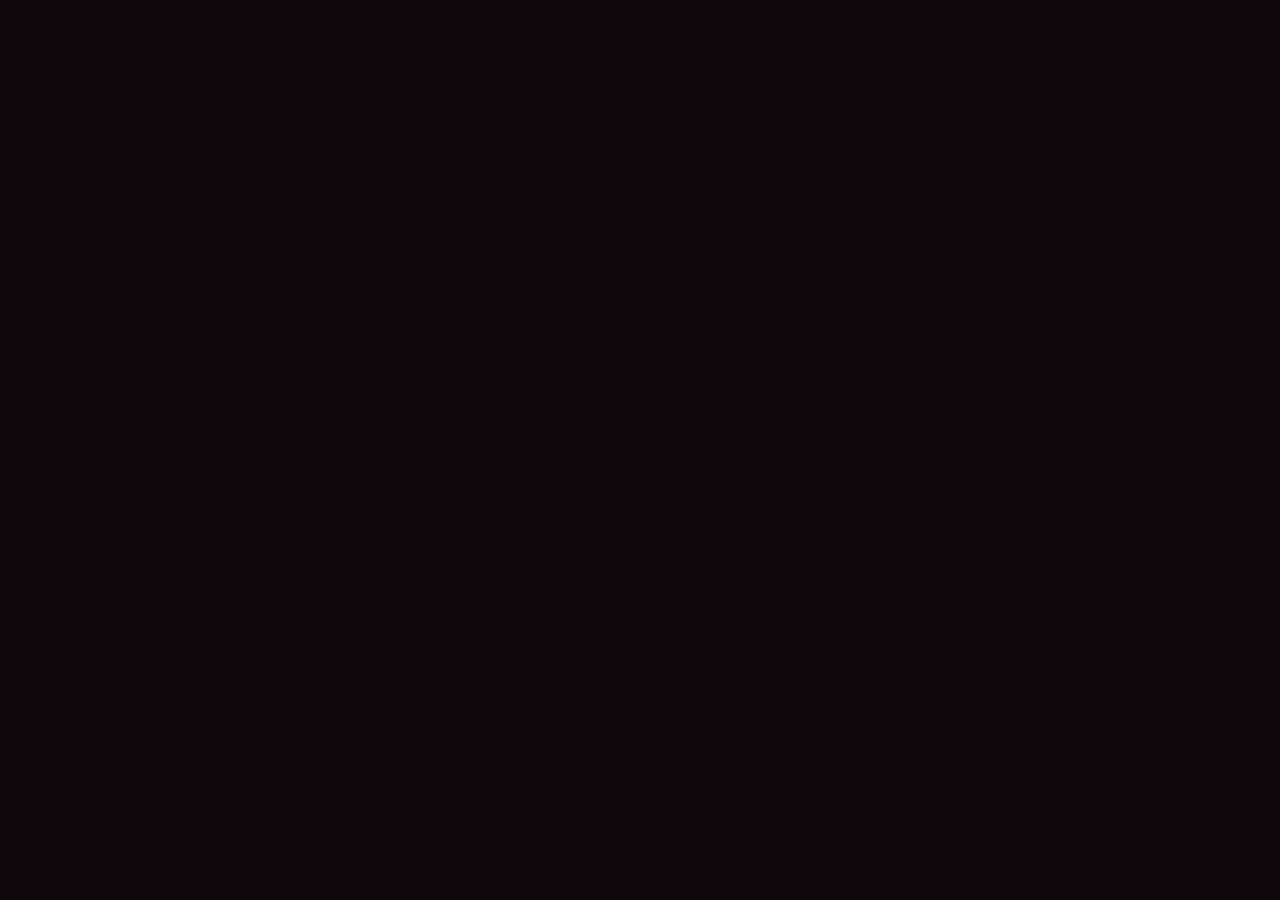
==== commit da06dc0f: "Integrate Google Analytics and clean up styles Added Google Analytics tracking script and removed un" ====
--- a/index.html
+++ b/index.html
@@ -29,6 +29,15 @@
   <link rel="preconnect" href="https://fonts.googleapis.com">
   <link rel="preconnect" href="https://fonts.gstatic.com" crossorigin>
   <link href="https://fonts.googleapis.com/css2?family=Cormorant+Garamond:ital,wght@0,400;0,500;0,600;0,700;1,400;1,500&family=Montserrat:wght@300;400;500;600;700&display=swap" rel="stylesheet">
+
+  <!-- Google Analytics → COLOQUE SEU ID ABAIXO -->
+  <script async src="https://www.googletagmanager.com/gtag/js?id=SEU-ID-AQUI"></script>
+  <script>
+    window.dataLayer = window.dataLayer || [];
+    function gtag(){dataLayer.push(arguments);}
+    gtag('js', new Date());
+    gtag('config', 'SEU-ID-AQUI');
+  </script>
 
   <style>
     :root {
@@ -602,345 +611,4 @@
     }
 
     footer p {
-      color: var(--muted);
-      font-size: 13px;
-      margin-bottom: 12px;
-    }
-
-    .social-links {
-      display: flex;
-      justify-content: center;
-      gap: 16px;
-      margin: 16px 0;
-    }
-
-    .social-btn {
-      display: inline-flex;
-      align-items: center;
-      gap: 8px;
-      padding: 10px 18px;
-      border-radius: 999px;
-      font-size: 13px;
-      font-weight: 500;
-      border: 1px solid var(--line);
-      transition: all var(--transition);
-    }
-
-    .social-btn:hover {
-      border-color: var(--pink-light);
-      background: #ff4f9a18;
-      color: var(--pink-light);
-    }
-
-    .social-btn.whatsapp:hover {
-      border-color: #25d366;
-      color: #25d366;
-    }
-
-    /* RESPONSIVE */
-    @media (max-width: 860px) {
-      .hero {
-        grid-template-columns: 1fr;
-        text-align: center;
-        gap: 32px;
-      }
-      .hero-copy p { margin-left: auto; margin-right: auto; }
-      .hero-btns { justify-content: center; }
-      .hero-visual { max-height: 420px; margin: 0 auto; width: min(360px, 100%); }
-      .about { grid-template-columns: 1fr; text-align: center; padding: 28px; }
-      .about-photo { max-width: 260px; margin: 0 auto; }
-      .pillars { grid-template-columns: 1fr; }
-      .products-grid { grid-template-columns: 1fr; max-width: 360px; margin-left: auto; margin-right: auto; }
-      .form-grid { grid-template-columns: 1fr; }
-      .form-section { padding: 32px 22px; }
-      nav { display: none; }
-    }
-
-    @media (max-width: 480px) {
-      .brand-name { font-size: 22px; }
-      .hero-copy h1 { font-size: 32px; }
-    }
-  </style>
-</head>
-<body>
-  <div class="wrap">
-    <!-- HEADER -->
-    <header>
-      <div class="header-inner">
-        <a href="#" class="brand">
-          <img class="brand-logo" src="vanessa_hero.jpg" alt="Vanessa Duran">
-          <div>
-            <div class="brand-name">Vanessa <span>Duran</span></div>
-            <div class="brand-sub">Loja de Roupa</div>
-          </div>
-        </a>
-        <nav>
-          <a href="#sobre">Sobre</a>
-          <a href="#produtos">Produtos</a>
-          <a href="#diferenciais">Diferenciais</a>
-          <a href="#agendar">Agendar</a>
-          <a href="#contato">Contato</a>
-        </nav>
-        <div class="status">Atendimento online</div>
-      </div>
-    </header>
-
-    <main>
-      <!-- HERO -->
-      <section class="hero">
-        <div class="hero-copy">
-          <h1>Estilo que <span>realça</span> a sua essência</h1>
-          <p>Peças selecionadas com carinho para mulheres que amam se sentir poderosas, elegantes e autênticas. Descubra looks que combinam com você.</p>
-          <div class="hero-btns">
-            <a class="btn buy" href="https://wa.me/5569999375829?text=Ol%C3%A1%2C%20Vanessa!%20Quero%20comprar%20uma%20pe%C3%A7a.%20Pode%20me%20mostrar%20as%20op%C3%A7%C3%B5es%20dispon%C3%ADveis%3F" target="_blank" rel="noopener noreferrer">
-              🛍️ Comprar agora
-            </a>
-            <a class="btn" href="https://wa.me/5569999375829?text=Ol%C3%A1%2C%20Vanessa!%20Gostaria%20de%20conhecer%20as%20pe%C3%A7as%20dispon%C3%ADveis." target="_blank" rel="noopener noreferrer">
-              ♡ WhatsApp
-            </a>
-          </div>
-        </div>
-        <div class="hero-visual">
-          <img src="vanessa_hero.jpg" alt="Vanessa Duran — Moda feminina">
-          <div class="hero-badge">
-            <strong>Nova coleção</strong>
-            Peças exclusivas · Nova Mamoré
-          </div>
-        </div>
-      </section>
-
-      <!-- SOBRE -->
-      <section class="section" id="sobre">
-        <div class="about">
-          <div class="about-photo">
-            <img src="vanessa_hero.jpg" alt="Vanessa Duran">
-          </div>
-          <div class="about-copy">
-            <div class="section-kicker">Um estilo especial</div>
-            <h2>Olá, sou a Vanessa!</h2>
-            <p>Sou a Vanessa Duran, apaixonada por moda e por ajudar mulheres a se sentirem incríveis em cada ocasião. Na minha loja você encontra peças selecionadas com cuidado, unindo tendência, conforto e personalidade.</p>
-            <p>Atendo em <strong>Nova Mamoré – RO</strong>, com atendimento personalizado e hora marcada. Será um prazer ajudar você a encontrar o look que combina com o seu estilo.</p>
-          </div>
-        </div>
-      </section>
-
-      <!-- PILARES -->
-      <section class="section" id="diferenciais" aria-label="Diferenciais">
-        <div class="section-kicker">A experiência Vanessa Duran</div>
-        <h2>Moda que combina com você</h2>
-        <p class="section-intro">Cada peça é escolhida pensando em valorizar a sua individualidade com elegância e atitude.</p>
-
-        <div class="pillars">
-          <div class="pillar">
-            <b>Seu estilo</b>
-            <span>Peças versáteis e exclusivas que se adaptam à sua personalidade e ao seu dia a dia.</span>
-          </div>
-          <div class="pillar">
-            <b>Qualidade</b>
-            <span>Tecidos selecionados e acabamento cuidadoso para você se sentir confiante em qualquer momento.</span>
-          </div>
-          <div class="pillar">
-            <b>Elegância</b>
-            <span>Looks que elevam o visual com sofisticação e modernidade em cada detalhe.</span>
-          </div>
-        </div>
-      </section>
-
-      <!-- PRODUTOS -->
-      <section class="section" id="produtos">
-        <div class="section-kicker">Coleção em destaque</div>
-        <h2>Peças que estão bombando</h2>
-        <p class="section-intro">Looks selecionados para você arrasar. Clique em comprar e fale direto no WhatsApp.</p>
-
-        <div class="products-grid">
-          <div class="product-card">
-            <div class="product-img">
-              <img src="produto1.jpg" alt="Vestido preto acetinado costas abertas">
-            </div>
-            <div class="product-info">
-              <h3>Vestido Preto Satin</h3>
-              <p>Costas abertas · Mini · Super elegante</p>
-              <a class="btn buy" href="https://wa.me/5569999375829?text=Ol%C3%A1%2C%20Vanessa!%20Quero%20comprar%20o%20*Vestido%20Preto%20Satin*." target="_blank" rel="noopener noreferrer">
-                🛍️ Comprar
-              </a>
-            </div>
-          </div>
-
-          <div class="product-card">
-            <div class="product-img">
-              <img src="produto2.jpg" alt="Vestido longo bege justo">
-            </div>
-            <div class="product-info">
-              <h3>Vestido Longo Bege</h3>
-              <p>Justo · Elegante · Ideal para ocasiões</p>
-              <a class="btn buy" href="https://wa.me/5569999375829?text=Ol%C3%A1%2C%20Vanessa!%20Quero%20comprar%20o%20*Vestido%20Longo%20Bege*." target="_blank" rel="noopener noreferrer">
-                🛍️ Comprar
-              </a>
-            </div>
-          </div>
-
-          <div class="product-card">
-            <div class="product-img">
-              <img src="produto3.jpg" alt="Vestido jeans tomara que caia">
-            </div>
-            <div class="product-info">
-              <h3>Vestido Jeans</h3>
-              <p>Tomara que caia · Curto · Estiloso</p>
-              <a class="btn buy" href="https://wa.me/5569999375829?text=Ol%C3%A1%2C%20Vanessa!%20Quero%20comprar%20o%20*Vestido%20Jeans*." target="_blank" rel="noopener noreferrer">
-                🛍️ Comprar
-              </a>
-            </div>
-          </div>
-        </div>
-      </section>
-
-      <!-- ========== FORMULÁRIO DE AGENDAMENTO ========== -->
-      <section class="form-section" id="agendar">
-        <div class="section-kicker">Atendimento fácil</div>
-        <h2>Reserve seu horário</h2>
-        <p class="section-intro" style="margin-bottom:0">Preencha os dados abaixo. Ao enviar, você será redirecionada para o WhatsApp com a mensagem pronta.</p>
-
-        <form class="form-grid" id="agendamentoForm" onsubmit="enviarWhatsApp(event)">
-          <div class="form-group">
-            <label for="nome">Seu nome</label>
-            <input type="text" id="nome" name="nome" placeholder="Como posso te chamar?" required autocomplete="name">
-          </div>
-
-          <div class="form-group">
-            <label for="telefone">WhatsApp</label>
-            <input type="tel" id="telefone" name="telefone" placeholder="(69) 99999-9999" required autocomplete="tel">
-          </div>
-
-          <div class="form-group">
-            <label for="servico">O que você procura?</label>
-            <select id="servico" name="servico" required>
-              <option value="" disabled selected>Escolha uma opção</option>
-              <option value="Look completo">Look completo</option>
-              <option value="Vestido">Vestido</option>
-              <option value="Conjunto">Conjunto</option>
-              <option value="Peças avulsas">Peças avulsas</option>
-              <option value="Consultoria de estilo">Consultoria de estilo</option>
-              <option value="Outro / Dúvida">Outro / Dúvida</option>
-            </select>
-          </div>
-
-          <div class="form-group">
-            <label for="preferencia">Preferência de horário</label>
-            <select id="preferencia" name="preferencia">
-              <option value="" selected>Sem preferência</option>
-              <option value="Manhã">Manhã</option>
-              <option value="Tarde">Tarde</option>
-              <option value="Noite">Noite</option>
-              <option value="Final de semana">Final de semana</option>
-            </select>
-          </div>
-
-          <div class="form-group full">
-            <label for="mensagem">Observações (opcional)</label>
-            <textarea id="mensagem" name="mensagem" placeholder="Conte um pouco sobre o estilo que você gosta, ocasião, cores preferidas..."></textarea>
-          </div>
-
-          <div class="form-actions">
-            <button type="submit" class="btn buy">🛍️ Enviar e comprar no WhatsApp</button>
-            <a class="btn" href="https://wa.me/5569999375829?text=Ol%C3%A1%2C%20Vanessa!%20Gostaria%20de%20conhecer%20as%20pe%C3%A7as%20dispon%C3%ADveis." target="_blank" rel="noopener noreferrer">
-              ♡ Falar no WhatsApp
-            </a>
-          </div>
-
-          <p class="form-note">Atendimento em Nova Mamoré – RO · Hora marcada</p>
-        </form>
-      </section>
-
-      <!-- CONTATO -->
-      <section class="contact" id="contato">
-        <div class="section-kicker">Contato direto</div>
-        <h2>Vamos encontrar o seu look?</h2>
-        <p>Prefere falar direto? Estou a uma mensagem de distância.</p>
-        <p class="location">⌖ Nova Mamoré – RO · Atendimento personalizado · Hora marcada</p>
-
-        <div class="cta-row">
-          <a class="btn buy" href="https://wa.me/5569999375829?text=Ol%C3%A1%2C%20Vanessa!%20Quero%20comprar%20uma%20pe%C3%A7a.%20Pode%20me%20mostrar%20as%20op%C3%A7%C3%B5es%20dispon%C3%ADveis%3F" target="_blank" rel="noopener noreferrer">
-            🛍️ Comprar agora
-          </a>
-          <a class="btn" href="https://wa.me/5569999375829?text=Ol%C3%A1%2C%20Vanessa!%20Gostaria%20de%20conhecer%20as%20pe%C3%A7as%20da%20loja." target="_blank" rel="noopener noreferrer">
-            ♡ WhatsApp
-          </a>
-          <a class="btn secondary" href="https://www.instagram.com/_vanessaduran__" target="_blank" rel="noopener noreferrer">
-            ◎ @_vanessaduran__
-          </a>
-        </div>
-      </section>
-    </main>
-
-    <footer>
-      <p>© <span id="year">2026</span> Vanessa Duran — Loja de Roupa. Todos os direitos reservados.</p>
-      <p class="social-links">
-        <a class="social-btn whatsapp" href="https://wa.me/5569999375829?text=Ol%C3%A1%2C%20Vanessa!" target="_blank" rel="noopener noreferrer" aria-label="WhatsApp">
-          <svg viewBox="0 0 24 24" width="18" height="18" fill="currentColor"><path d="M17.472 14.382c-.297-.149-1.758-.867-2.03-.967-.273-.099-.471-.148-.67.15-.197.297-.767.966-.94 1.164-.173.199-.347.223-.644.075-.297-.15-1.255-.463-2.39-1.475-.883-.788-1.48-1.761-1.653-2.059-.173-.297-.018-.458.13-.606.134-.133.298-.347.446-.52.149-.174.198-.298.298-.497.099-.198.05-.371-.025-.52-.075-.149-.669-1.612-.916-2.207-.242-.579-.487-.5-.669-.51-.173-.008-.371-.01-.57-.01-.198 0-.52.074-.792.372-.272.297-1.04 1.016-1.04 2.479 0 1.462 1.065 2.875 1.213 3.074.149.198 2.096 3.2 5.077 4.487.709.306 1.262.489 1.694.625.712.227 1.36.195 1.871.118.571-.085 1.758-.719 2.006-1.413.248-.694.248-1.289.173-1.413-.074-.124-.272-.198-.57-.347m-5.421 7.403h-.004a9.87 9.87 0 01-5.031-1.378l-.361-.214-3.741.982.998-3.648-.235-.374a9.86 9.86 0 01-1.51-5.26c.001-5.45 4.436-9.884 9.888-9.884 2.64 0 5.122 1.03 6.988 2.898a9.825 9.825 0 012.893 6.994c-.003 5.45-4.435 9.884-9.885 9.884m8.413-18.297A11.815 11.815 0 0012.05 0C5.495 0 .16 5.335.157 11.892c0 2.096.547 4.142 1.588 5.945L.057 24l6.305-1.654a11.882 11.882 0 005.683 1.448h.005c6.554 0 11.89-5.335 11.893-11.893a11.821 11.821 0 00-3.48-8.413z"/></svg>
-          WhatsApp
-        </a>
-        <a class="social-btn instagram" href="https://www.instagram.com/_vanessaduran__" target="_blank" rel="noopener noreferrer" aria-label="Instagram">
-          <svg viewBox="0 0 24 24" width="18" height="18" fill="currentColor"><path d="M12 2.163c3.204 0 3.584.012 4.85.07 3.252.148 4.771 1.691 4.919 4.919.058 1.265.069 1.645.069 4.849 0 3.205-.012 3.584-.069 4.849-.149 3.225-1.664 4.771-4.919 4.919-1.266.058-1.644.07-4.85.07-3.204 0-3.584-.012-4.849-.07-3.26-.149-4.771-1.699-4.919-4.92-.058-1.265-.07-1.644-.07-4.849 0-3.204.013-3.583.07-4.849.149-3.227 1.664-4.771 4.919-4.919 1.266-.057 1.645-.069 4.849-.069zM12 0C8.741 0 8.333.014 7.053.072 2.695.272.273 2.69.073 7.052.014 8.333 0 8.741 0 12c0 3.259.014 3.668.072 4.948.2 4.358 2.618 6.78 6.98 6.98C8.333 23.986 8.741 24 12 24c3.259 0 3.668-.014 4.948-.072 4.354-.2 6.782-2.618 6.979-6.98.059-1.28.073-1.689.073-4.948 0-3.259-.014-3.667-.072-4.947-.196-4.354-2.617-6.78-6.979-6.98C15.668.014 15.259 0 12 0zm0 5.838a6.162 6.162 0 100 12.324 6.162 6.162 0 000-12.324zM12 16a4 4 0 110-8 4 4 0 010 8zm6.406-11.845a1.44 1.44 0 100 2.881 1.44 1.44 0 000-2.881z"/></svg>
-          Instagram
-        </a>
-      </p>
-      <p style="margin-top:8px;">Feito com carinho em Nova Mamoré – RO</p>
-    </footer>
-  </div>
-
-  <!-- Structured Data -->
-  <script type="application/ld+json">
-  {
-    "@context": "https://schema.org",
-    "@type": "ClothingStore",
-    "name": "Vanessa Duran — Loja de Roupa",
-    "description": "Loja de moda feminina com peças exclusivas e atendimento personalizado em Nova Mamoré - RO.",
-    "url": "https://www.instagram.com/_vanessaduran__",
-    "telephone": "+5569999375829",
-    "address": {
-      "@type": "PostalAddress",
-      "addressLocality": "Nova Mamoré",
-      "addressRegion": "RO",
-      "addressCountry": "BR"
-    },
-    "priceRange": "$$",
-    "sameAs": [
-      "https://www.instagram.com/_vanessaduran__"
-    ]
-  }
-  </script>
-
-  <script>
-    document.getElementById('year').textContent = new Date().getFullYear();
-
-    function enviarWhatsApp(e) {
-      e.preventDefault();
-
-      const nome = document.getElementById('nome').value.trim();
-      const telefone = document.getElementById('telefone').value.trim();
-      const servico = document.getElementById('servico').value;
-      const preferencia = document.getElementById('preferencia').value || 'Sem preferência';
-      const mensagem = document.getElementById('mensagem').value.trim();
-
-      let texto = `Olá, Vanessa! Meu nome é *${nome}*.%0A%0A`;
-      texto += `Gostaria de: *${servico}*%0A`;
-      texto += `Preferência de horário: ${preferencia}%0A`;
-      texto += `Meu WhatsApp: ${telefone}%0A`;
-
-      if (mensagem) {
-        texto += `%0AObservações: ${mensagem}`;
-      }
-
-      texto += `%0A%0AAguardo seu retorno! 👗✨`;
-
-      const url = `https://wa.me/5569999375829?text=${texto}`;
-      window.open(url, '_blank');
-    }
-  </script>
-
-  <!-- Botão flutuante WhatsApp -->
-  <a class="float-wa" href="https://wa.me/5569999375829?text=Ol%C3%A1%2C%20Vanessa!%20Quero%20comprar%20uma%20pe%C3%A7a." target="_blank" rel="noopener noreferrer" aria-label="WhatsApp">
-    <svg viewBox="0 0 24 24"><path d="M17.472 14.382c-.297-.149-1.758-.867-2.03-.967-.273-.099-.471-.148-.67.15-.197.297-.767.966-.94 1.164-.173.199-.347.223-.644.075-.297-.15-1.255-.463-2.39-1.475-.883-.788-1.48-1.761-1.653-2.059-.173-.297-.018-.458.13-.606.134-.133.298-.347.446-.52.149-.174.198-.298.298-.497.099-.198.05-.371-.025-.52-.075-.149-.669-1.612-.916-2.207-.242-.579-.487-.5-.669-.51-.173-.008-.371-.01-.57-.01-.198 0-.52.074-.792.372-.272.297-1.04 1.016-1.04 2.479 0 1.462 1.065 2.875 1.213 3.074.149.198 2.096 3.2 5.077 4.487.709.306 1.262.489 1.694.625.712.227 1.36.195 1.871.118.571-.085 1.758-.719 2.006-1.413.248-.694.248-1.289.173-1.413-.074-.124-.272-.198-.57-.347m-5.421 7.403h-.004a9.87 9.87 0 01-5.031-1.378l-.361-.214-3.741.982.998-3.648-.235-.374a9.86 9.86 0 01-1.51-5.26c.001-5.45 4.436-9.884 9.888-9.884 2.64 0 5.122 1.03 6.988 2.898a9.825 9.825 0 012.893 6.994c-.003 5.45-4.435 9.884-9.885 9.884m8.413-18.297A11.815 11.815 0 0012.05 0C5.495 0 .16 5.335.157 11.892c0 2.096.547 4.142 1.588 5.945L.057 24l6.305-1.654a11.882 11.882 0 005.683 1.448h.005c6.554 0 11.89-5.335 11.893-11.893a11.821 11.821 0 00-3.48-8.413z"/></svg>
-  </a>
-</body>
-</html>
+      color: var
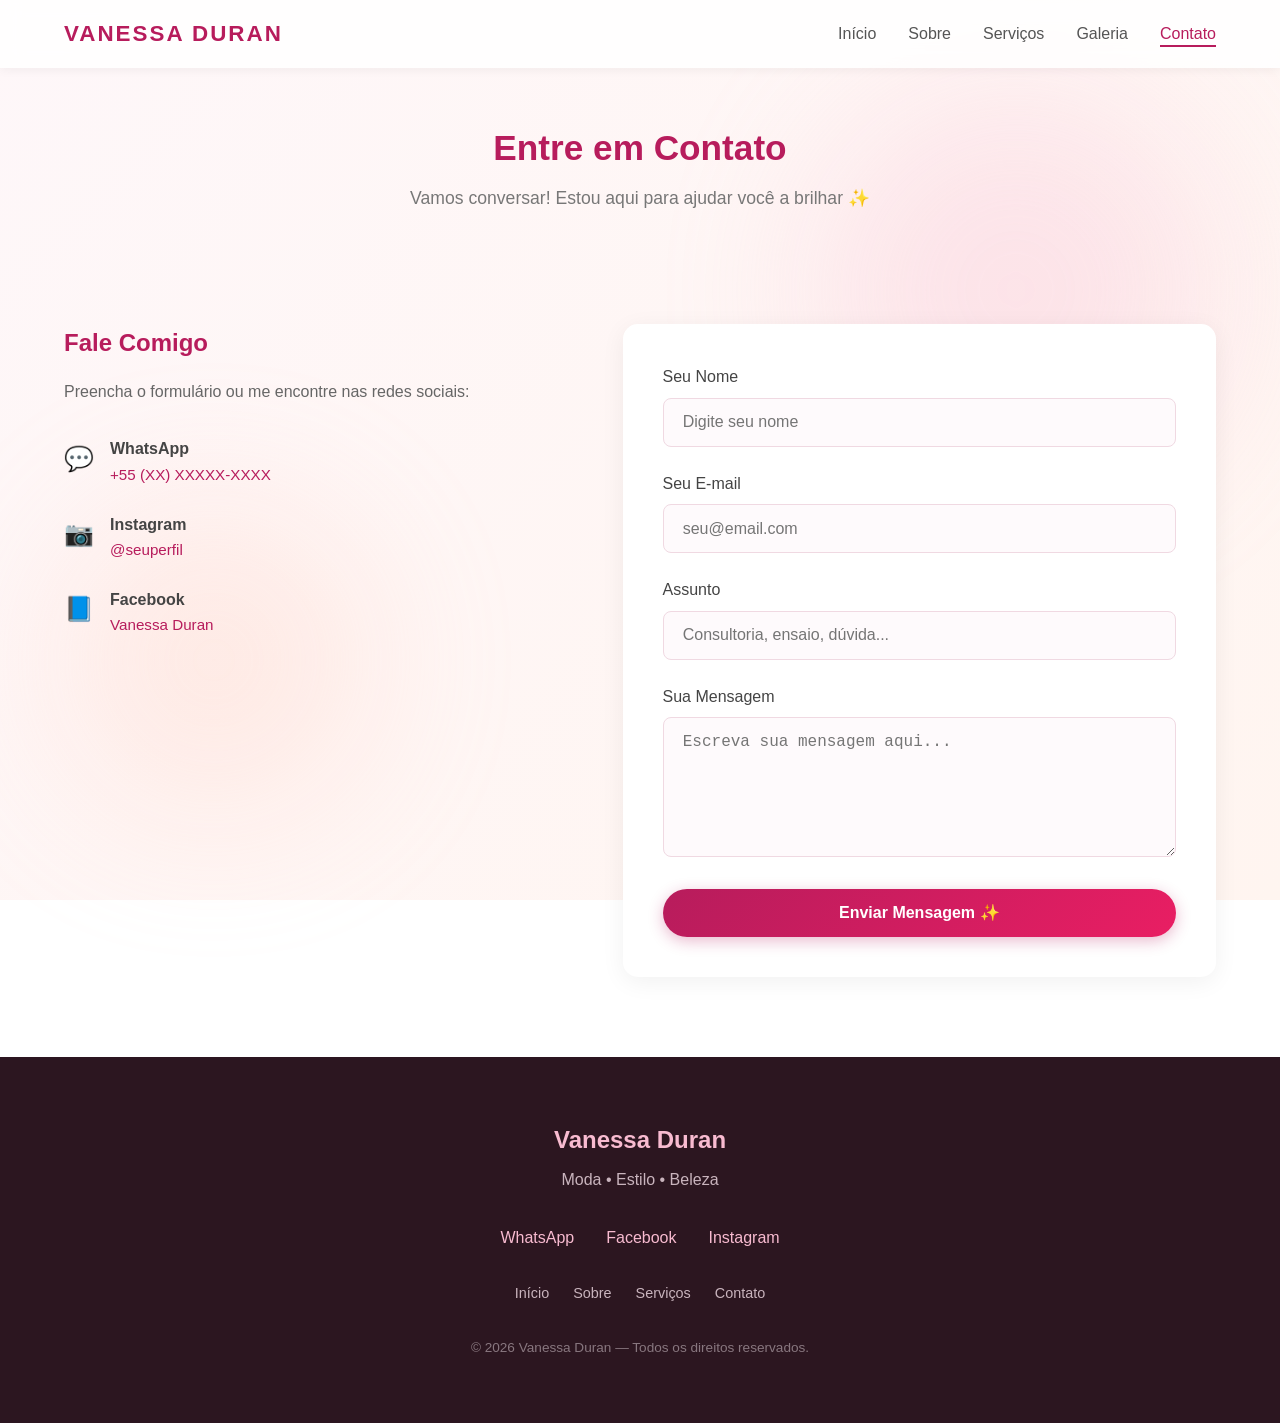
==== commit fa9b9cb2: "Update index.html" ====
--- a/index.html
+++ b/index.html
@@ -1,614 +1,114 @@
 <!DOCTYPE html>
 <html lang="pt-BR">
 <head>
-  <meta charset="utf-8">
-  <meta name="viewport" content="width=device-width, initial-scale=1">
-  <meta name="theme-color" content="#10070d">
-  <meta name="description" content="Vanessa Duran — Loja de Roupa em Nova Mamoré - RO. Moda feminina, peças exclusivas, estilo e elegância para o seu dia a dia. Agende pelo WhatsApp.">
-  <meta name="keywords" content="loja de roupa, moda feminina, Vanessa Duran, Nova Mamoré, RO, roupas femininas, vestidos, looks exclusivos">
-  <meta name="author" content="Vanessa Duran">
-  <meta name="robots" content="index, follow">
+    <meta charset="UTF-8">
+    <meta name="viewport" content="width=device-width, initial-scale=1.0">
+    <title>Contato — Vanessa Duran</title>
+    <link rel="stylesheet" href="css/style.css">
+    <link rel="icon" href="imagens/favicon.ico">
+</head>
+<body>
+    <div class="bg-grade"></div>
+    <div class="bg-glow-1"></div>
+    <div class="bg-glow-2"></div>
 
-  <!-- Open Graph -->
-  <meta property="og:type" content="website">
-  <meta property="og:title" content="Vanessa Duran | Loja de Roupa — Nova Mamoré RO">
-  <meta property="og:description" content="Moda feminina com estilo, elegância e peças que valorizam a sua personalidade.">
-  <meta property="og:image" content="vanessa_hero.jpg">
-  <meta property="og:locale" content="pt_BR">
-  <meta property="og:site_name" content="Vanessa Duran Loja de Roupa">
+    <nav class="navbar">
+        <div class="container">
+            <a href="index.html" class="logo">VANESSA DURAN</a>
+            <ul class="nav-links">
+                <li><a href="index.html#inicio" class="nav-link">Início</a></li>
+                <li><a href="index.html#sobre" class="nav-link">Sobre</a></li>
+                <li><a href="index.html#servicos" class="nav-link">Serviços</a></li>
+                <li><a href="index.html#galeria" class="nav-link">Galeria</a></li>
+                <li><a href="contato.html" class="nav-link active">Contato</a></li>
+            </ul>
+            <div class="menu-toggle" id="mobile-menu">
+                <span></span><span></span><span></span>
+            </div>
+        </div>
+    </nav>
 
-  <!-- Twitter -->
-  <meta name="twitter:card" content="summary_large_image">
-  <meta name="twitter:title" content="Vanessa Duran | Loja de Roupa">
-  <meta name="twitter:description" content="Moda feminina e peças exclusivas em Nova Mamoré - RO.">
-  <meta name="twitter:image" content="vanessa_hero.jpg">
+    <section class="page-header">
+        <div class="container">
+            <h1>Entre em Contato</h1>
+            <p>Vamos conversar! Estou aqui para ajudar você a brilhar ✨</p>
+        </div>
+    </section>
 
-  <link rel="icon" type="image/png" href="data:image/svg+xml,<svg xmlns='http://www.w3.org/2000/svg' viewBox='0 0 100 100'><text y='.9em' font-size='90'>👗</text></svg>">
-  <title>Vanessa Duran | Loja de Roupa — Nova Mamoré RO</title>
+    <section class="contact-section">
+        <div class="container">
+            <div class="contact-grid">
+                <div class="contact-info">
+                    <h2>Fale Comigo</h2>
+                    <p>Preencha o formulário ou me encontre nas redes sociais:</p>
+                    
+                    <div class="contact-item">
+                        <span class="contact-icon">💬</span>
+                        <div>
+                            <strong>WhatsApp</strong>
+                            <a href="https://wa.me/SEU-NUMERO" target="_blank">+55 (XX) XXXXX-XXXX</a>
+                        </div>
+                    </div>
+                    <div class="contact-item">
+                        <span class="contact-icon">📷</span>
+                        <div>
+                            <strong>Instagram</strong>
+                            <a href="https://instagram.com/seu-perfil" target="_blank">@seuperfil</a>
+                        </div>
+                    </div>
+                    <div class="contact-item">
+                        <span class="contact-icon">📘</span>
+                        <div>
+                            <strong>Facebook</strong>
+                            <a href="https://facebook.com/seu-perfil" target="_blank">Vanessa Duran</a>
+                        </div>
+                    </div>
+                </div>
 
-  <link rel="preconnect" href="https://fonts.googleapis.com">
-  <link rel="preconnect" href="https://fonts.gstatic.com" crossorigin>
-  <link href="https://fonts.googleapis.com/css2?family=Cormorant+Garamond:ital,wght@0,400;0,500;0,600;0,700;1,400;1,500&family=Montserrat:wght@300;400;500;600;700&display=swap" rel="stylesheet">
+                <div class="contact-form-wrapper">
+                    <form class="contact-form" action="#" method="POST">
+                        <div class="form-group">
+                            <label for="nome">Seu Nome</label>
+                            <input type="text" id="nome" name="nome" placeholder="Digite seu nome" required>
+                        </div>
+                        <div class="form-group">
+                            <label for="email">Seu E-mail</label>
+                            <input type="email" id="email" name="email" placeholder="seu@email.com" required>
+                        </div>
+                        <div class="form-group">
+                            <label for="assunto">Assunto</label>
+                            <input type="text" id="assunto" name="assunto" placeholder="Consultoria, ensaio, dúvida...">
+                        </div>
+                        <div class="form-group">
+                            <label for="mensagem">Sua Mensagem</label>
+                            <textarea id="mensagem" name="mensagem" placeholder="Escreva sua mensagem aqui..." required></textarea>
+                        </div>
+                        <button type="submit" class="btn btn-primary btn-full">Enviar Mensagem ✨</button>
+                    </form>
+                </div>
+            </div>
+        </div>
+    </section>
 
-  <!-- Google Analytics → COLOQUE SEU ID ABAIXO -->
-  <script async src="https://www.googletagmanager.com/gtag/js?id=SEU-ID-AQUI"></script>
-  <script>
-    window.dataLayer = window.dataLayer || [];
-    function gtag(){dataLayer.push(arguments);}
-    gtag('js', new Date());
-    gtag('config', 'SEU-ID-AQUI');
-  </script>
+    <footer>
+        <div class="container">
+            <h2>Vanessa Duran</h2>
+            <p>Moda • Estilo • Beleza</p>
+            <div class="footer-social">
+                <a href="https://wa.me/SEU-NUMERO" target="_blank">WhatsApp</a>
+                <a href="https://facebook.com/seu-perfil" target="_blank">Facebook</a>
+                <a href="https://instagram.com/seu-perfil" target="_blank">Instagram</a>
+            </div>
+            <div class="footer-links">
+                <a href="index.html#inicio">Início</a>
+                <a href="index.html#sobre">Sobre</a>
+                <a href="index.html#servicos">Serviços</a>
+                <a href="contato.html">Contato</a>
+            </div>
+            <p class="copyright">&copy; 2026 Vanessa Duran — Todos os direitos reservados.</p>
+        </div>
+    </footer>
 
-  <style>
-    :root {
-      --bg: #10070d;
-      --panel: #1b0c16;
-      --pink: #ff4f9a;
-      --pink-light: #ffc1dc;
-      --gold: #d9b56d;
-      --text: #fff5fa;
-      --muted: #c5aeba;
-      --line: #603047;
-      --radius: 18px;
-      --shadow: 0 15px 55px #0008;
-      --transition: 0.25s cubic-bezier(0.4, 0, 0.2, 1);
-    }
-
-    *, *::before, *::after { box-sizing: border-box; margin: 0; padding: 0; }
-
-    html {
-      scroll-behavior: smooth;
-    }
-
-    body {
-      font-family: "Montserrat", system-ui, -apple-system, sans-serif;
-      background: var(--bg);
-      color: var(--text);
-      line-height: 1.6;
-      min-height: 100vh;
-      overflow-x: hidden;
-    }
-
-    a { color: inherit; text-decoration: none; }
-
-    img { max-width: 100%; display: block; }
-
-    /* ========== LAYOUT ========== */
-    .wrap {
-      width: min(1120px, 92%);
-      margin: 0 auto;
-    }
-
-    /* ========== HEADER ========== */
-    header {
-      position: sticky;
-      top: 0;
-      z-index: 100;
-      background: rgba(16, 7, 13, 0.92);
-      backdrop-filter: blur(12px);
-      border-bottom: 1px solid #2a1520;
-      padding: 14px 0;
-    }
-
-    .header-inner {
-      display: flex;
-      align-items: center;
-      justify-content: space-between;
-      gap: 20px;
-      flex-wrap: wrap;
-    }
-
-    .brand {
-      display: flex;
-      align-items: center;
-      gap: 14px;
-    }
-
-    .brand-logo {
-      width: 48px;
-      height: 48px;
-      border-radius: 50%;
-      object-fit: cover;
-      flex-shrink: 0;
-      box-shadow: 0 0 20px #ff4f9a40, 0 0 0 2px #d9b56d66;
-      transition: transform 0.25s ease, box-shadow 0.25s ease;
-    }
-
-    .brand-logo:hover {
-      transform: scale(1.06);
-      box-shadow: 0 0 28px #ff4f9a55, 0 0 0 2px #d9b56d99;
-    }
-
-    .brand-name {
-      font-family: "Cormorant Garamond", serif;
-      font-size: 28px;
-      font-weight: 600;
-      letter-spacing: 0.2px;
-      line-height: 1.1;
-    }
-
-    .brand-name span { color: var(--pink-light); }
-
-    .brand-sub {
-      margin-top: 2px;
-      color: var(--muted);
-      font-size: 9px;
-      letter-spacing: 2.5px;
-      text-transform: uppercase;
-    }
-
-    nav {
-      display: flex;
-      gap: 18px;
-      align-items: center;
-      flex-wrap: wrap;
-    }
-
-    nav a {
-      color: var(--muted);
-      font-size: 12px;
-      font-weight: 500;
-      letter-spacing: 0.3px;
-      transition: color var(--transition);
-      position: relative;
-    }
-
-    nav a::after {
-      content: "";
-      position: absolute;
-      left: 0;
-      bottom: -4px;
-      width: 0;
-      height: 1px;
-      background: var(--pink-light);
-      transition: width var(--transition);
-    }
-
-    nav a:hover,
-    nav a:focus-visible {
-      color: var(--pink-light);
-    }
-
-    nav a:hover::after,
-    nav a:focus-visible::after {
-      width: 100%;
-    }
-
-    .status {
-      font-size: 10px;
-      color: var(--pink-light);
-      letter-spacing: 1.4px;
-      text-transform: uppercase;
-      display: flex;
-      align-items: center;
-      gap: 8px;
-    }
-
-    .status::before {
-      content: "";
-      width: 7px;
-      height: 7px;
-      border-radius: 50%;
-      background: var(--pink);
-      box-shadow: 0 0 10px var(--pink);
-      animation: pulse-dot 2s ease-in-out infinite;
-    }
-
-    @keyframes pulse-dot {
-      0%, 100% { opacity: 1; transform: scale(1); }
-      50% { opacity: 0.6; transform: scale(0.85); }
-    }
-
-    /* ========== HERO ========== */
-    .hero {
-      display: grid;
-      grid-template-columns: 1fr 1fr;
-      align-items: center;
-      gap: 48px;
-      margin: 58px auto 40px;
-      max-width: 1050px;
-    }
-
-    .hero-copy h1 {
-      font-family: "Cormorant Garamond", serif;
-      font-size: clamp(36px, 5vw, 52px);
-      font-weight: 600;
-      line-height: 1.15;
-      margin-bottom: 16px;
-    }
-
-    .hero-copy h1 span {
-      color: var(--pink-light);
-      font-style: italic;
-    }
-
-    .hero-copy p {
-      color: var(--muted);
-      font-size: 15px;
-      max-width: 420px;
-      margin-bottom: 28px;
-    }
-
-    .hero-btns {
-      display: flex;
-      flex-wrap: wrap;
-      gap: 12px;
-    }
-
-    .btn {
-      display: inline-flex;
-      align-items: center;
-      justify-content: center;
-      gap: 8px;
-      padding: 14px 26px;
-      border-radius: 999px;
-      font-size: 13px;
-      font-weight: 600;
-      letter-spacing: 0.4px;
-      transition: all var(--transition);
-      border: none;
-      cursor: pointer;
-      background: linear-gradient(135deg, var(--pink), #e83a7a);
-      color: #fff;
-      box-shadow: 0 8px 28px #ff4f9a55;
-    }
-
-    .btn:hover {
-      transform: translateY(-2px);
-      box-shadow: 0 12px 36px #ff4f9a77;
-    }
-
-    .btn.secondary {
-      background: transparent;
-      border: 1px solid var(--line);
-      color: var(--pink-light);
-      box-shadow: none;
-    }
-
-    .btn.secondary:hover {
-      border-color: var(--pink-light);
-      background: #ff4f9a15;
-    }
-
-    .btn.buy {
-      background: linear-gradient(135deg, #25d366, #128c7e);
-      box-shadow: 0 8px 28px #25d36655;
-    }
-
-    .btn.buy:hover {
-      box-shadow: 0 12px 36px #25d36677;
-    }
-
-    /* Floating WhatsApp */
-    .float-wa {
-      position: fixed;
-      bottom: 24px;
-      right: 24px;
-      z-index: 999;
-      width: 60px;
-      height: 60px;
-      border-radius: 50%;
-      background: #25d366;
-      display: flex;
-      align-items: center;
-      justify-content: center;
-      box-shadow: 0 6px 24px #25d36666;
-      transition: transform 0.25s ease, box-shadow 0.25s ease;
-    }
-
-    .float-wa:hover {
-      transform: scale(1.1);
-      box-shadow: 0 10px 32px #25d36688;
-    }
-
-    .float-wa svg {
-      width: 32px;
-      height: 32px;
-      fill: #fff;
-    }
-
-    .hero-visual {
-      position: relative;
-      border-radius: 28px;
-      overflow: hidden;
-      box-shadow: var(--shadow);
-      aspect-ratio: 3/4;
-      max-height: 520px;
-    }
-
-    .hero-visual img {
-      width: 100%;
-      height: 100%;
-      object-fit: cover;
-      object-position: top center;
-    }
-
-    .hero-badge {
-      position: absolute;
-      bottom: 18px;
-      left: 18px;
-      background: rgba(16, 7, 13, 0.85);
-      backdrop-filter: blur(8px);
-      padding: 10px 16px;
-      border-radius: 14px;
-      font-size: 12px;
-      border: 1px solid #d9b56d44;
-    }
-
-    .hero-badge strong {
-      color: var(--gold);
-      display: block;
-      font-size: 11px;
-      letter-spacing: 1px;
-      text-transform: uppercase;
-      margin-bottom: 2px;
-    }
-
-    /* ========== SECTIONS ========== */
-    .section {
-      padding: 60px 0 20px;
-    }
-
-    .section-kicker {
-      font-size: 11px;
-      letter-spacing: 3px;
-      text-transform: uppercase;
-      color: var(--gold);
-      margin-bottom: 10px;
-    }
-
-    .section h2 {
-      font-family: "Cormorant Garamond", serif;
-      font-size: clamp(28px, 4vw, 38px);
-      font-weight: 600;
-      margin-bottom: 12px;
-    }
-
-    .section-intro {
-      color: var(--muted);
-      max-width: 560px;
-      font-size: 15px;
-      margin-bottom: 36px;
-    }
-
-    /* ABOUT */
-    .about {
-      display: grid;
-      grid-template-columns: 280px 1fr;
-      gap: 48px;
-      align-items: center;
-      background: var(--panel);
-      border-radius: var(--radius);
-      padding: 40px;
-      border: 1px solid #2a1520;
-    }
-
-    .about-photo {
-      border-radius: 20px;
-      overflow: hidden;
-      aspect-ratio: 3/4;
-      box-shadow: 0 12px 40px #0006;
-    }
-
-    .about-photo img {
-      width: 100%;
-      height: 100%;
-      object-fit: cover;
-      object-position: top;
-    }
-
-    .about-copy p {
-      color: var(--muted);
-      margin-bottom: 16px;
-      font-size: 15px;
-    }
-
-    .about-copy strong {
-      color: var(--pink-light);
-    }
-
-    /* PILLARS */
-    .pillars {
-      display: grid;
-      grid-template-columns: repeat(3, 1fr);
-      gap: 20px;
-      margin-top: 10px;
-    }
-
-    .pillar {
-      background: var(--panel);
-      border: 1px solid #2a1520;
-      border-radius: var(--radius);
-      padding: 28px 22px;
-      transition: transform var(--transition), border-color var(--transition);
-    }
-
-    .pillar:hover {
-      transform: translateY(-4px);
-      border-color: #ff4f9a55;
-    }
-
-    .pillar b {
-      display: block;
-      font-family: "Cormorant Garamond", serif;
-      font-size: 22px;
-      margin-bottom: 10px;
-      color: var(--pink-light);
-    }
-
-    .pillar span {
-      color: var(--muted);
-      font-size: 14px;
-      line-height: 1.55;
-    }
-
-    /* PRODUTOS */
-    .products-grid {
-      display: grid;
-      grid-template-columns: repeat(3, 1fr);
-      gap: 24px;
-      margin-top: 10px;
-    }
-
-    .product-card {
-      background: var(--panel);
-      border: 1px solid #2a1520;
-      border-radius: var(--radius);
-      overflow: hidden;
-      transition: transform var(--transition), border-color var(--transition);
-    }
-
-    .product-card:hover {
-      transform: translateY(-6px);
-      border-color: #ff4f9a55;
-    }
-
-    .product-img {
-      aspect-ratio: 3/4;
-      overflow: hidden;
-    }
-
-    .product-img img {
-      width: 100%;
-      height: 100%;
-      object-fit: cover;
-      object-position: top center;
-      transition: transform 0.4s ease;
-    }
-
-    .product-card:hover .product-img img {
-      transform: scale(1.05);
-    }
-
-    .product-info {
-      padding: 18px 16px 20px;
-      text-align: center;
-    }
-
-    .product-info h3 {
-      font-family: "Cormorant Garamond", serif;
-      font-size: 20px;
-      font-weight: 600;
-      margin-bottom: 6px;
-      color: var(--pink-light);
-    }
-
-    .product-info p {
-      color: var(--muted);
-      font-size: 13px;
-      margin-bottom: 14px;
-    }
-
-    .product-info .btn {
-      padding: 11px 20px;
-      font-size: 12px;
-      width: 100%;
-    }
-
-    /* FORM */
-    .form-section {
-      background: var(--panel);
-      border-radius: var(--radius);
-      padding: 48px 40px;
-      border: 1px solid #2a1520;
-      margin: 40px 0;
-    }
-
-    .form-grid {
-      display: grid;
-      grid-template-columns: 1fr 1fr;
-      gap: 20px;
-      margin-top: 28px;
-    }
-
-    .form-group {
-      display: flex;
-      flex-direction: column;
-      gap: 8px;
-    }
-
-    .form-group.full {
-      grid-column: 1 / -1;
-    }
-
-    .form-group label {
-      font-size: 12px;
-      font-weight: 500;
-      color: var(--pink-light);
-      letter-spacing: 0.3px;
-    }
-
-    .form-group input,
-    .form-group select,
-    .form-group textarea {
-      background: #140910;
-      border: 1px solid var(--line);
-      border-radius: 12px;
-      padding: 14px 16px;
-      color: var(--text);
-      font-family: inherit;
-      font-size: 14px;
-      transition: border-color var(--transition);
-      outline: none;
-    }
-
-    .form-group input:focus,
-    .form-group select:focus,
-    .form-group textarea:focus {
-      border-color: var(--pink);
-    }
-
-    .form-group textarea {
-      min-height: 110px;
-      resize: vertical;
-    }
-
-    .form-actions {
-      grid-column: 1 / -1;
-      display: flex;
-      flex-wrap: wrap;
-      gap: 14px;
-      margin-top: 8px;
-    }
-
-    .form-note {
-      grid-column: 1 / -1;
-      font-size: 12px;
-      color: var(--muted);
-      margin-top: 6px;
-    }
-
-    /* CONTACT */
-    .contact {
-      text-align: center;
-      padding: 50px 0 30px;
-    }
-
-    .contact p {
-      color: var(--muted);
-      margin-bottom: 10px;
-    }
-
-    .contact .location {
-      color: var(--gold);
-      font-size: 14px;
-      margin-bottom: 28px;
-    }
-
-    .cta-row {
-      display: flex;
-      justify-content: center;
-      flex-wrap: wrap;
-      gap: 14px;
-    }
-
-    /* FOOTER */
-    footer {
-      border-top: 1px solid #2a1520;
-      padding: 32px 0 40px;
-      text-align: center;
-      margin-top: 40px;
-    }
-
-    footer p {
-      color: var
+    <script src="js/script.js"></script>
+</body>
+</html>
--- a/css/style.css
+++ b/css/style.css
@@ -0,0 +1,572 @@
+/* === RESET GERAL === */
+* {
+    margin: 0;
+    padding: 0;
+    box-sizing: border-box;
+}
+
+html {
+    scroll-behavior: smooth;
+}
+
+body {
+    font-family: 'Segoe UI', sans-serif;
+    color: #333;
+    line-height: 1.6;
+    overflow-x: hidden;
+    background: #fff;
+}
+
+a {
+    text-decoration: none;
+    color: inherit;
+}
+
+ul {
+    list-style: none;
+}
+
+img {
+    max-width: 100%;
+    height: auto;
+}
+
+.container {
+    width: 90%;
+    max-width: 1200px;
+    margin: 0 auto;
+}
+
+/* === FUNDO E EFEITOS === */
+.bg-grade {
+    position: fixed;
+    top: 0;
+    left: 0;
+    width: 100%;
+    height: 100%;
+    background: linear-gradient(135deg, #fef7f9 0%, #fff5f0 100%);
+    z-index: -3;
+}
+
+.bg-glow-1, .bg-glow-2 {
+    position: fixed;
+    border-radius: 50%;
+    filter: blur(80px);
+    opacity: 0.3;
+    z-index: -2;
+}
+
+.bg-glow-1 {
+    width: 400px;
+    height: 400px;
+    top: 10%;
+    right: 5%;
+    background: #f8bbd0;
+}
+
+.bg-glow-2 {
+    width: 300px;
+    height: 300px;
+    bottom: 10%;
+    left: 5%;
+    background: #ffccbc;
+}
+
+/* === NAVBAR === */
+.navbar {
+    position: fixed;
+    top: 0;
+    left: 0;
+    width: 100%;
+    padding: 1rem 0;
+    background: rgba(255, 255, 255, 0.85);
+    backdrop-filter: blur(10px);
+    z-index: 100;
+    box-shadow: 0 2px 10px rgba(0,0,0,0.05);
+}
+
+.navbar .container {
+    display: flex;
+    justify-content: space-between;
+    align-items: center;
+}
+
+.logo {
+    font-size: 1.4rem;
+    font-weight: 700;
+    color: #b71c5c;
+    letter-spacing: 2px;
+}
+
+.nav-links {
+    display: flex;
+    gap: 2rem;
+}
+
+.nav-link {
+    font-size: 1rem;
+    color: #555;
+    font-weight: 500;
+    transition: color 0.3s ease;
+    position: relative;
+}
+
+.nav-link:hover,
+.nav-link.active {
+    color: #b71c5c;
+}
+
+.nav-link::after {
+    content: '';
+    position: absolute;
+    bottom: -5px;
+    left: 0;
+    width: 0;
+    height: 2px;
+    background: #b71c5c;
+    transition: width 0.3s ease;
+}
+
+.nav-link:hover::after,
+.nav-link.active::after {
+    width: 100%;
+}
+
+.menu-toggle {
+    display: none;
+    flex-direction: column;
+    cursor: pointer;
+}
+
+.menu-toggle span {
+    width: 25px;
+    height: 3px;
+    background: #b71c5c;
+    margin-bottom: 5px;
+    border-radius: 3px;
+    transition: 0.3s;
+}
+
+/* === BOTÕES === */
+.btn {
+    display: inline-block;
+    padding: 0.9rem 2.2rem;
+    border-radius: 50px;
+    font-weight: 600;
+    transition: all 0.3s ease;
+    border: none;
+    cursor: pointer;
+    font-size: 1rem;
+}
+
+.btn-primary {
+    background: linear-gradient(135deg, #b71c5c, #e91e63);
+    color: white;
+    box-shadow: 0 4px 15px rgba(183, 28, 92, 0.3);
+}
+
+.btn-primary:hover {
+    transform: translateY(-2px);
+    box-shadow: 0 6px 20px rgba(183, 28, 92, 0.4);
+}
+
+.btn-secondary {
+    background: transparent;
+    color: #b71c5c;
+    border: 2px solid #b71c5c;
+}
+
+.btn-secondary:hover {
+    background: #b71c5c;
+    color: white;
+}
+
+.btn-link {
+    color: #b71c5c;
+    font-weight: 600;
+    display: inline-block;
+    margin-top: 1rem;
+    transition: transform 0.3s;
+}
+
+.btn-link:hover {
+    transform: translateX(5px);
+}
+
+.btn-full {
+    width: 100%;
+}
+
+/* === SEÇÃO HERO / INÍCIO === */
+.hero {
+    min-height: 100vh;
+    display: flex;
+    align-items: center;
+    text-align: center;
+    padding-top: 80px;
+}
+
+.hero-content {
+    display: flex;
+    flex-direction: column;
+    align-items: center;
+}
+
+.profile-img-wrapper {
+    width: 220px;
+    height: 220px;
+    border-radius: 50%;
+    overflow: hidden;
+    border: 5px solid white;
+    box-shadow: 0 10px 30px rgba(183, 28, 92, 0.2);
+    margin-bottom: 2rem;
+}
+
+.profile-img {
+    width: 100%;
+    height: 100%;
+    object-fit: cover;
+}
+
+.hero h1 {
+    font-size: 3rem;
+    color: #b71c5c;
+    margin-bottom: 0.5rem;
+}
+
+.hero-subtitle {
+    font-size: 1.2rem;
+    color: #777;
+    margin-bottom: 2rem;
+}
+
+.hero-buttons {
+    display: flex;
+    gap: 1rem;
+    flex-wrap: wrap;
+    justify-content: center;
+}
+
+/* === SEÇÕES GERAIS === */
+section {
+    padding: 5rem 0;
+}
+
+.section-title {
+    text-align: center;
+    font-size: 2rem;
+    color: #b71c5c;
+    margin-bottom: 3rem;
+    position: relative;
+}
+
+.section-title::after {
+    content: '';
+    display: block;
+    width: 60px;
+    height: 3px;
+    background: #b71c5c;
+    margin: 0.5rem auto 0;
+    border-radius: 2px;
+}
+
+/* === SOBRE === */
+.about-grid {
+    display: grid;
+    grid-template-columns: 1fr 1fr;
+    gap: 4rem;
+    align-items: center;
+}
+
+.about-image img {
+    border-radius: 15px;
+    box-shadow: 0 10px 30px rgba(0,0,0,0.1);
+}
+
+.about-text h3 {
+    font-size: 1.5rem;
+    color: #444;
+    margin-bottom: 1rem;
+}
+
+.about-text p {
+    color: #666;
+    margin-bottom: 1rem;
+    font-size: 1.05rem;
+}
+
+/* === SERVIÇOS === */
+.services-grid {
+    display: grid;
+    grid-template-columns: repeat(3, 1fr);
+    gap: 2rem;
+}
+
+.service-card {
+    background: white;
+    padding: 2.5rem;
+    border-radius: 15px;
+    text-align: center;
+    box-shadow: 0 5px 20px rgba(0,0,0,0.05);
+    transition: transform 0.3s ease, box-shadow 0.3s ease;
+}
+
+.service-card:hover {
+    transform: translateY(-10px);
+    box-shadow: 0 15px 35px rgba(183, 28, 92, 0.12);
+}
+
+.service-icon {
+    font-size: 3rem;
+    margin-bottom: 1rem;
+}
+
+.service-card h3 {
+    color: #b71c5c;
+    margin-bottom: 1rem;
+    font-size: 1.2rem;
+}
+
+.service-card p {
+    color: #777;
+    font-size: 0.98rem;
+}
+
+/* === GALERIA === */
+.gallery-grid {
+    display: grid;
+    grid-template-columns: repeat(3, 1fr);
+    gap: 1rem;
+}
+
+.gallery-item {
+    overflow: hidden;
+    border-radius: 10px;
+    aspect-ratio: 4/3;
+}
+
+.gallery-item img {
+    width: 100%;
+    height: 100%;
+    object-fit: cover;
+    transition: transform 0.4s ease;
+}
+
+.gallery-item:hover img {
+    transform: scale(1.1);
+}
+
+/* === PÁGINA CONTATO === */
+.page-header {
+    text-align: center;
+    padding-top: 120px;
+    padding-bottom: 2rem;
+}
+
+.page-header h1 {
+    font-size: 2.2rem;
+    color: #b71c5c;
+    margin-bottom: 0.5rem;
+}
+
+.page-header p {
+    color: #777;
+    font-size: 1.1rem;
+}
+
+.contact-grid {
+    display: grid;
+    grid-template-columns: 1fr 1.2fr;
+    gap: 4rem;
+}
+
+.contact-info h2 {
+    color: #b71c5c;
+    margin-bottom: 1rem;
+}
+
+.contact-info p {
+    color: #666;
+    margin-bottom: 2rem;
+}
+
+.contact-item {
+    display: flex;
+    align-items: flex-start;
+    gap: 1rem;
+    margin-bottom: 1.5rem;
+}
+
+.contact-icon {
+    font-size: 1.5rem;
+    margin-top: 0.2rem;
+}
+
+.contact-item strong {
+    display: block;
+    color: #444;
+}
+
+.contact-item a {
+    color: #b71c5c;
+    font-size: 0.95rem;
+}
+
+.contact-form {
+    background: white;
+    padding: 2.5rem;
+    border-radius: 15px;
+    box-shadow: 0 5px 25px rgba(0,0,0,0.06);
+}
+
+.form-group {
+    margin-bottom: 1.5rem;
+}
+
+.form-group label {
+    display: block;
+    margin-bottom: 0.5rem;
+    color: #444;
+    font-weight: 500;
+}
+
+.form-group input,
+.form-group textarea {
+    width: 100%;
+    padding: 0.9rem 1.2rem;
+    border: 1px solid #f0d9e2;
+    border-radius: 8px;
+    font-size: 1rem;
+    transition: border-color 0.3s;
+    background: #fefafc;
+}
+
+.form-group input:focus,
+.form-group textarea:focus {
+    outline: none;
+    border-color: #b71c5c;
+    background: white;
+}
+
+.form-group textarea {
+    min-height: 140px;
+    resize: vertical;
+}
+
+/* === RODAPÉ === */
+footer {
+    background: #2c1620;
+    color: white;
+    padding: 4rem 0 2rem;
+    text-align: center;
+}
+
+footer h2 {
+    color: #f8bbd0;
+    margin-bottom: 0.5rem;
+    font-size: 1.5rem;
+}
+
+footer p {
+    color: #c9b4bd;
+    margin-bottom: 2rem;
+}
+
+.footer-social {
+    display: flex;
+    justify-content: center;
+    gap: 2rem;
+    margin-bottom: 2rem;
+    flex-wrap: wrap;
+}
+
+.footer-social a {
+    color: #f8bbd0;
+    transition: color 0.3s ease;
+}
+
+.footer-social a:hover {
+    color: white;
+}
+
+.footer-links {
+    display: flex;
+    justify-content: center;
+    gap: 1.5rem;
+    margin-bottom: 2rem;
+    flex-wrap: wrap;
+}
+
+.footer-links a {
+    color: #c9b4bd;
+    font-size: 0.9rem;
+}
+
+.footer-links a:hover {
+    color: white;
+}
+
+.copyright {
+    font-size: 0.85rem;
+    color: #88777f;
+    margin-top: 2rem;
+}
+
+/* === RESPONSIVIDADE === */
+@media (max-width: 900px) {
+    .about-grid,
+    .contact-grid {
+        grid-template-columns: 1fr;
+        gap: 2rem;
+    }
+    
+    .services-grid {
+        grid-template-columns: repeat(2, 1fr);
+    }
+    
+    .gallery-grid {
+        grid-template-columns: repeat(2, 1fr);
+    }
+}
+
+@media (max-width: 768px) {
+    .menu-toggle {
+        display: flex;
+    }
+    
+    .nav-links {
+        position: absolute;
+        top: 100%;
+        left: 0;
+        right: 0;
+        background: white;
+        flex-direction: column;
+        padding: 1.5rem;
+        gap: 1rem;
+        display: none;
+        box-shadow: 0 10px 15px rgba(0,0,0,0.05);
+    }
+    
+    .nav-links.active {
+        display: flex;
+    }
+    
+    .hero h1 {
+        font-size: 2rem;
+    }
+    
+    .profile-img-wrapper {
+        width: 160px;
+        height: 160px;
+    }
+    
+    .services-grid {
+        grid-template-columns: 1fr;
+    }
+    
+    .gallery-grid {
+        grid-template-columns: 1fr;
+    }
+    
+    section {
+        padding: 3rem 0;
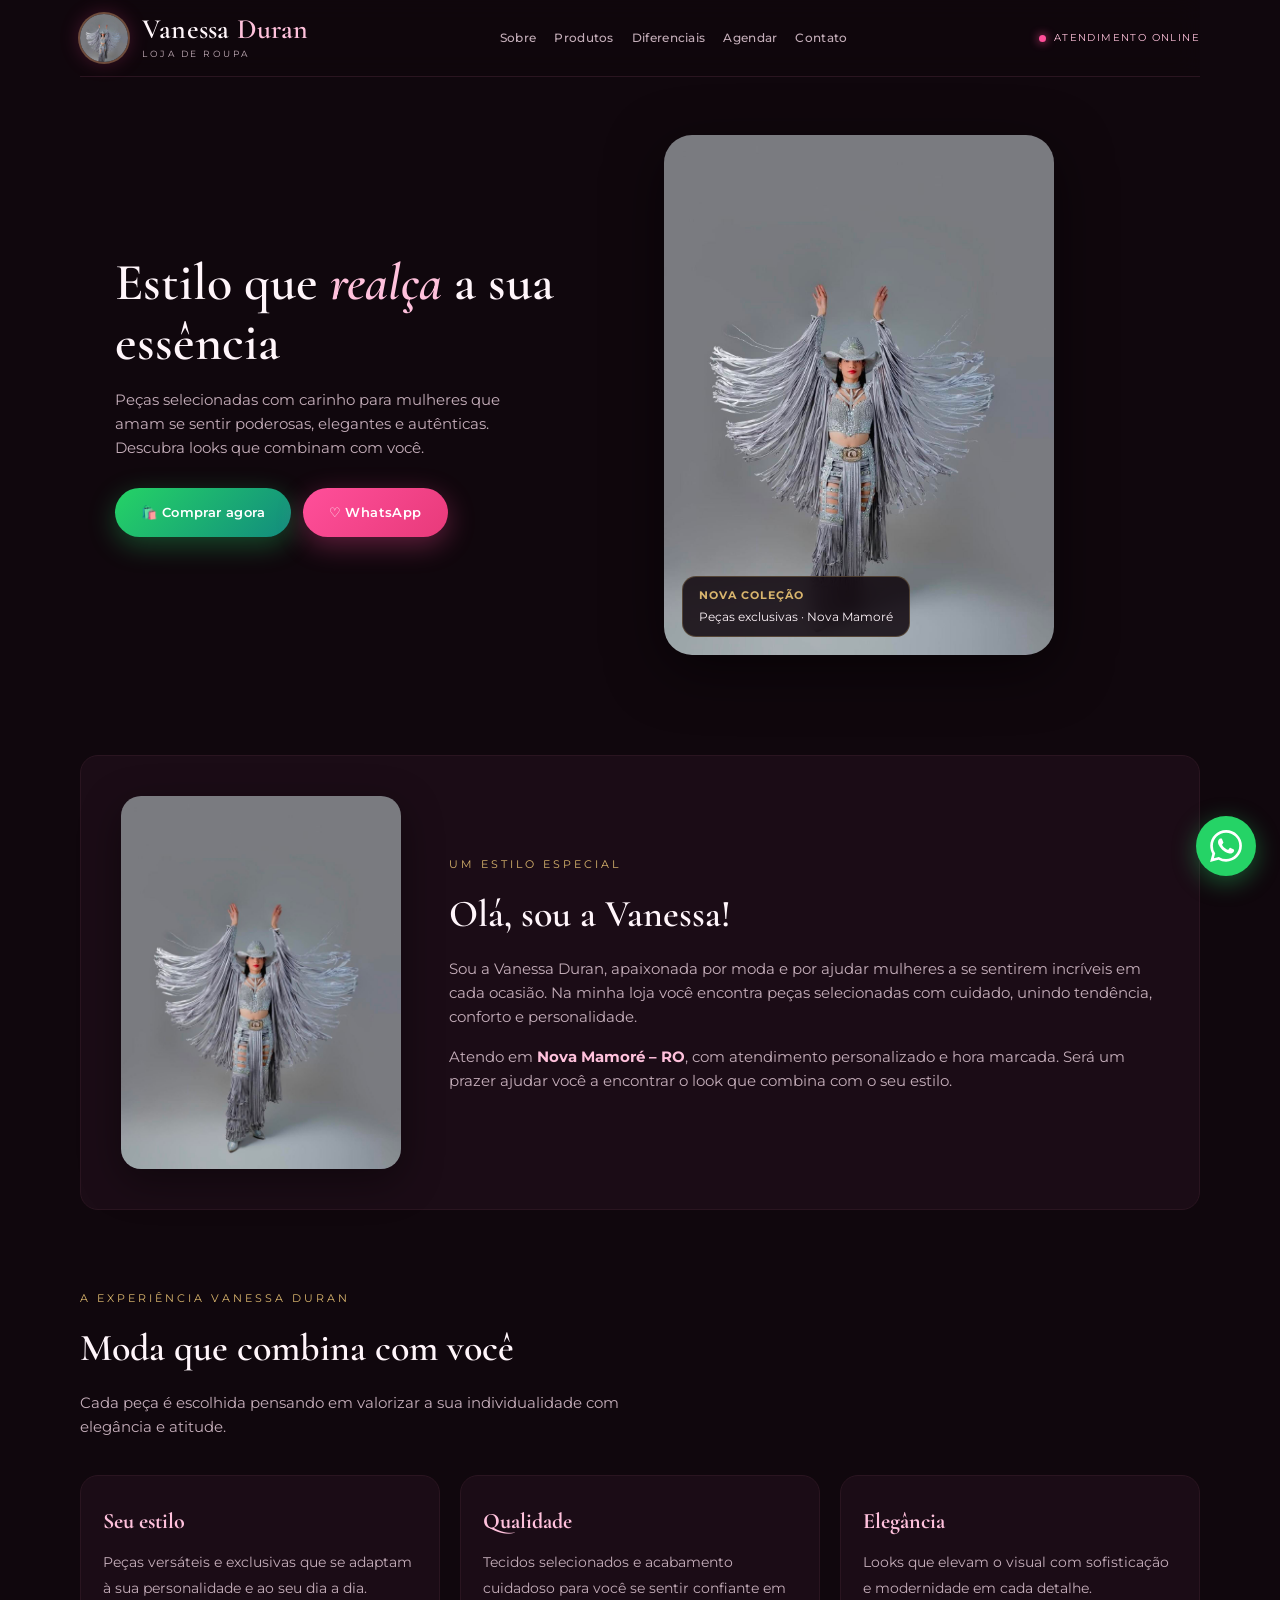
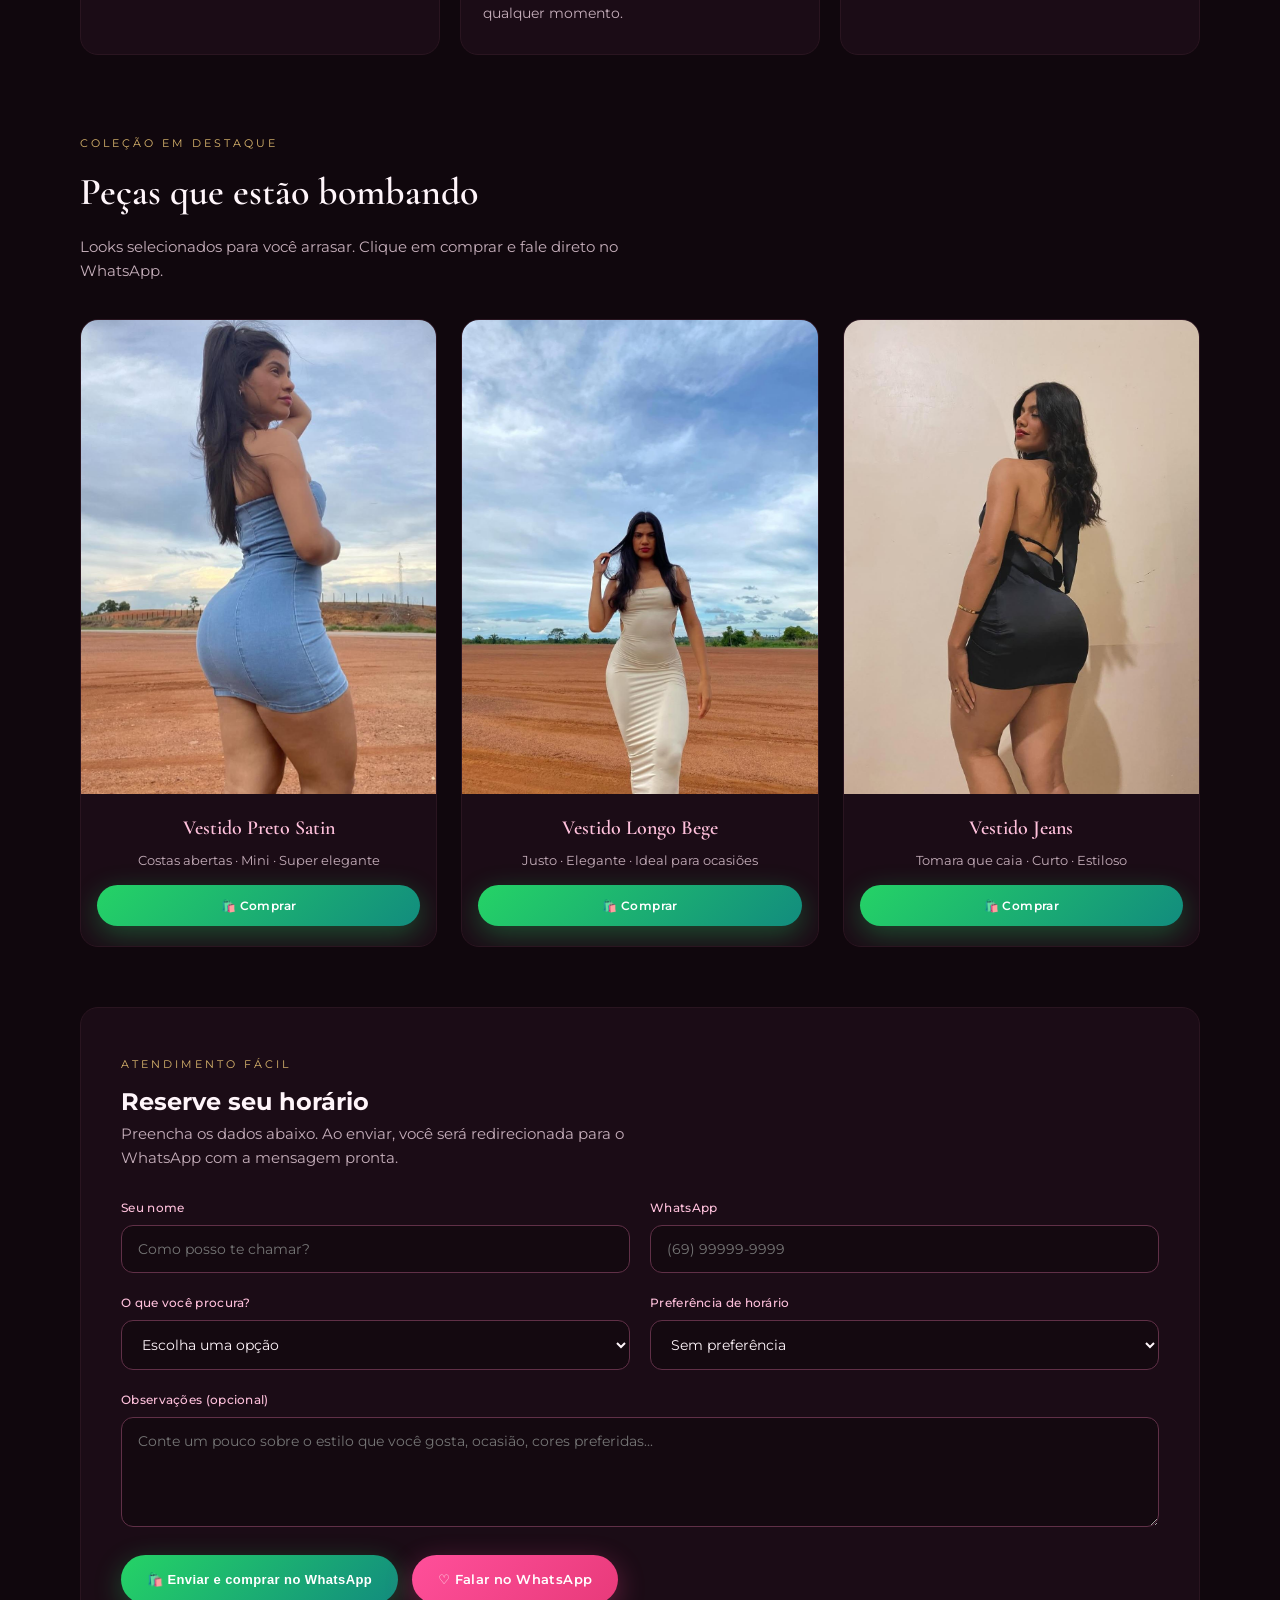
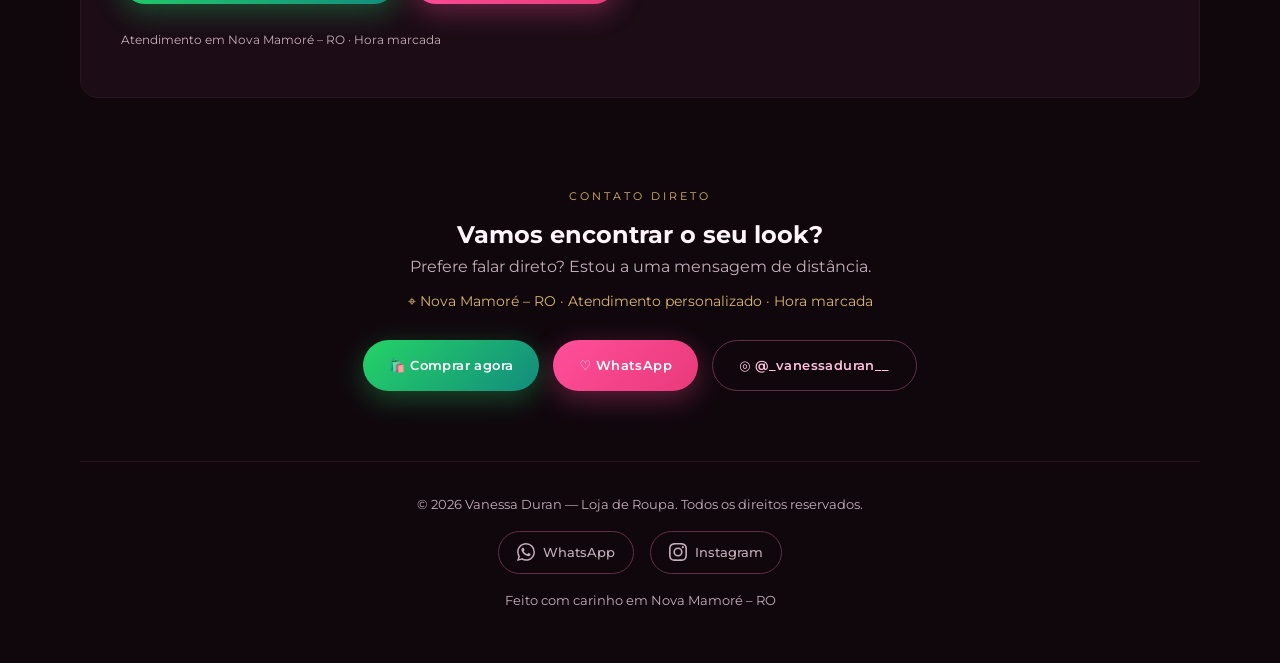
==== commit a7a30fb0: "Update print statement from 'Hello' to 'Goodbye'" ====
--- a/index.html
+++ b/index.html
@@ -1,114 +1,946 @@
 <!DOCTYPE html>
 <html lang="pt-BR">
 <head>
-    <meta charset="UTF-8">
-    <meta name="viewport" content="width=device-width, initial-scale=1.0">
-    <title>Contato — Vanessa Duran</title>
-    <link rel="stylesheet" href="css/style.css">
-    <link rel="icon" href="imagens/favicon.ico">
+  <meta charset="utf-8">
+  <meta name="viewport" content="width=device-width, initial-scale=1">
+  <meta name="theme-color" content="#10070d">
+  <meta name="description" content="Vanessa Duran — Loja de Roupa em Nova Mamoré - RO. Moda feminina, peças exclusivas, estilo e elegância para o seu dia a dia. Agende pelo WhatsApp.">
+  <meta name="keywords" content="loja de roupa, moda feminina, Vanessa Duran, Nova Mamoré, RO, roupas femininas, vestidos, looks exclusivos">
+  <meta name="author" content="Vanessa Duran">
+  <meta name="robots" content="index, follow">
+
+  <!-- Open Graph -->
+  <meta property="og:type" content="website">
+  <meta property="og:title" content="Vanessa Duran | Loja de Roupa — Nova Mamoré RO">
+  <meta property="og:description" content="Moda feminina com estilo, elegância e peças que valorizam a sua personalidade.">
+  <meta property="og:image" content="vanessa_hero.jpg">
+  <meta property="og:locale" content="pt_BR">
+  <meta property="og:site_name" content="Vanessa Duran Loja de Roupa">
+
+  <!-- Twitter -->
+  <meta name="twitter:card" content="summary_large_image">
+  <meta name="twitter:title" content="Vanessa Duran | Loja de Roupa">
+  <meta name="twitter:description" content="Moda feminina e peças exclusivas em Nova Mamoré - RO.">
+  <meta name="twitter:image" content="vanessa_hero.jpg">
+
+  <link rel="icon" type="image/png" href="data:image/svg+xml,<svg xmlns='http://www.w3.org/2000/svg' viewBox='0 0 100 100'><text y='.9em' font-size='90'>👗</text></svg>">
+  <title>Vanessa Duran | Loja de Roupa — Nova Mamoré RO</title>
+
+  <link rel="preconnect" href="https://fonts.googleapis.com">
+  <link rel="preconnect" href="https://fonts.gstatic.com" crossorigin>
+  <link href="https://fonts.googleapis.com/css2?family=Cormorant+Garamond:ital,wght@0,400;0,500;0,600;0,700;1,400;1,500&family=Montserrat:wght@300;400;500;600;700&display=swap" rel="stylesheet">
+
+  <style>
+    :root {
+      --bg: #10070d;
+      --panel: #1b0c16;
+      --pink: #ff4f9a;
+      --pink-light: #ffc1dc;
+      --gold: #d9b56d;
+      --text: #fff5fa;
+      --muted: #c5aeba;
+      --line: #603047;
+      --radius: 18px;
+      --shadow: 0 15px 55px #0008;
+      --transition: 0.25s cubic-bezier(0.4, 0, 0.2, 1);
+    }
+
+    *, *::before, *::after { box-sizing: border-box; margin: 0; padding: 0; }
+
+    html {
+      scroll-behavior: smooth;
+    }
+
+    body {
+      font-family: "Montserrat", system-ui, -apple-system, sans-serif;
+      background: var(--bg);
+      color: var(--text);
+      line-height: 1.6;
+      min-height: 100vh;
+      overflow-x: hidden;
+    }
+
+    a { color: inherit; text-decoration: none; }
+
+    img { max-width: 100%; display: block; }
+
+    /* ========== LAYOUT ========== */
+    .wrap {
+      width: min(1120px, 92%);
+      margin: 0 auto;
+    }
+
+    /* ========== HEADER ========== */
+    header {
+      position: sticky;
+      top: 0;
+      z-index: 100;
+      background: rgba(16, 7, 13, 0.92);
+      backdrop-filter: blur(12px);
+      border-bottom: 1px solid #2a1520;
+      padding: 14px 0;
+    }
+
+    .header-inner {
+      display: flex;
+      align-items: center;
+      justify-content: space-between;
+      gap: 20px;
+      flex-wrap: wrap;
+    }
+
+    .brand {
+      display: flex;
+      align-items: center;
+      gap: 14px;
+    }
+
+    .brand-logo {
+      width: 48px;
+      height: 48px;
+      border-radius: 50%;
+      object-fit: cover;
+      flex-shrink: 0;
+      box-shadow: 0 0 20px #ff4f9a40, 0 0 0 2px #d9b56d66;
+      transition: transform 0.25s ease, box-shadow 0.25s ease;
+    }
+
+    .brand-logo:hover {
+      transform: scale(1.06);
+      box-shadow: 0 0 28px #ff4f9a55, 0 0 0 2px #d9b56d99;
+    }
+
+    .brand-name {
+      font-family: "Cormorant Garamond", serif;
+      font-size: 28px;
+      font-weight: 600;
+      letter-spacing: 0.2px;
+      line-height: 1.1;
+    }
+
+    .brand-name span { color: var(--pink-light); }
+
+    .brand-sub {
+      margin-top: 2px;
+      color: var(--muted);
+      font-size: 9px;
+      letter-spacing: 2.5px;
+      text-transform: uppercase;
+    }
+
+    nav {
+      display: flex;
+      gap: 18px;
+      align-items: center;
+      flex-wrap: wrap;
+    }
+
+    nav a {
+      color: var(--muted);
+      font-size: 12px;
+      font-weight: 500;
+      letter-spacing: 0.3px;
+      transition: color var(--transition);
+      position: relative;
+    }
+
+    nav a::after {
+      content: "";
+      position: absolute;
+      left: 0;
+      bottom: -4px;
+      width: 0;
+      height: 1px;
+      background: var(--pink-light);
+      transition: width var(--transition);
+    }
+
+    nav a:hover,
+    nav a:focus-visible {
+      color: var(--pink-light);
+    }
+
+    nav a:hover::after,
+    nav a:focus-visible::after {
+      width: 100%;
+    }
+
+    .status {
+      font-size: 10px;
+      color: var(--pink-light);
+      letter-spacing: 1.4px;
+      text-transform: uppercase;
+      display: flex;
+      align-items: center;
+      gap: 8px;
+    }
+
+    .status::before {
+      content: "";
+      width: 7px;
+      height: 7px;
+      border-radius: 50%;
+      background: var(--pink);
+      box-shadow: 0 0 10px var(--pink);
+      animation: pulse-dot 2s ease-in-out infinite;
+    }
+
+    @keyframes pulse-dot {
+      0%, 100% { opacity: 1; transform: scale(1); }
+      50% { opacity: 0.6; transform: scale(0.85); }
+    }
+
+    /* ========== HERO ========== */
+    .hero {
+      display: grid;
+      grid-template-columns: 1fr 1fr;
+      align-items: center;
+      gap: 48px;
+      margin: 58px auto 40px;
+      max-width: 1050px;
+    }
+
+    .hero-copy h1 {
+      font-family: "Cormorant Garamond", serif;
+      font-size: clamp(36px, 5vw, 52px);
+      font-weight: 600;
+      line-height: 1.15;
+      margin-bottom: 16px;
+    }
+
+    .hero-copy h1 span {
+      color: var(--pink-light);
+      font-style: italic;
+    }
+
+    .hero-copy p {
+      color: var(--muted);
+      font-size: 15px;
+      max-width: 420px;
+      margin-bottom: 28px;
+    }
+
+    .hero-btns {
+      display: flex;
+      flex-wrap: wrap;
+      gap: 12px;
+    }
+
+    .btn {
+      display: inline-flex;
+      align-items: center;
+      justify-content: center;
+      gap: 8px;
+      padding: 14px 26px;
+      border-radius: 999px;
+      font-size: 13px;
+      font-weight: 600;
+      letter-spacing: 0.4px;
+      transition: all var(--transition);
+      border: none;
+      cursor: pointer;
+      background: linear-gradient(135deg, var(--pink), #e83a7a);
+      color: #fff;
+      box-shadow: 0 8px 28px #ff4f9a55;
+    }
+
+    .btn:hover {
+      transform: translateY(-2px);
+      box-shadow: 0 12px 36px #ff4f9a77;
+    }
+
+    .btn.secondary {
+      background: transparent;
+      border: 1px solid var(--line);
+      color: var(--pink-light);
+      box-shadow: none;
+    }
+
+    .btn.secondary:hover {
+      border-color: var(--pink-light);
+      background: #ff4f9a15;
+    }
+
+    .btn.buy {
+      background: linear-gradient(135deg, #25d366, #128c7e);
+      box-shadow: 0 8px 28px #25d36655;
+    }
+
+    .btn.buy:hover {
+      box-shadow: 0 12px 36px #25d36677;
+    }
+
+    /* Floating WhatsApp */
+    .float-wa {
+      position: fixed;
+      bottom: 24px;
+      right: 24px;
+      z-index: 999;
+      width: 60px;
+      height: 60px;
+      border-radius: 50%;
+      background: #25d366;
+      display: flex;
+      align-items: center;
+      justify-content: center;
+      box-shadow: 0 6px 24px #25d36666;
+      transition: transform 0.25s ease, box-shadow 0.25s ease;
+    }
+
+    .float-wa:hover {
+      transform: scale(1.1);
+      box-shadow: 0 10px 32px #25d36688;
+    }
+
+    .float-wa svg {
+      width: 32px;
+      height: 32px;
+      fill: #fff;
+    }
+
+    .hero-visual {
+      position: relative;
+      border-radius: 28px;
+      overflow: hidden;
+      box-shadow: var(--shadow);
+      aspect-ratio: 3/4;
+      max-height: 520px;
+    }
+
+    .hero-visual img {
+      width: 100%;
+      height: 100%;
+      object-fit: cover;
+      object-position: top center;
+    }
+
+    .hero-badge {
+      position: absolute;
+      bottom: 18px;
+      left: 18px;
+      background: rgba(16, 7, 13, 0.85);
+      backdrop-filter: blur(8px);
+      padding: 10px 16px;
+      border-radius: 14px;
+      font-size: 12px;
+      border: 1px solid #d9b56d44;
+    }
+
+    .hero-badge strong {
+      color: var(--gold);
+      display: block;
+      font-size: 11px;
+      letter-spacing: 1px;
+      text-transform: uppercase;
+      margin-bottom: 2px;
+    }
+
+    /* ========== SECTIONS ========== */
+    .section {
+      padding: 60px 0 20px;
+    }
+
+    .section-kicker {
+      font-size: 11px;
+      letter-spacing: 3px;
+      text-transform: uppercase;
+      color: var(--gold);
+      margin-bottom: 10px;
+    }
+
+    .section h2 {
+      font-family: "Cormorant Garamond", serif;
+      font-size: clamp(28px, 4vw, 38px);
+      font-weight: 600;
+      margin-bottom: 12px;
+    }
+
+    .section-intro {
+      color: var(--muted);
+      max-width: 560px;
+      font-size: 15px;
+      margin-bottom: 36px;
+    }
+
+    /* ABOUT */
+    .about {
+      display: grid;
+      grid-template-columns: 280px 1fr;
+      gap: 48px;
+      align-items: center;
+      background: var(--panel);
+      border-radius: var(--radius);
+      padding: 40px;
+      border: 1px solid #2a1520;
+    }
+
+    .about-photo {
+      border-radius: 20px;
+      overflow: hidden;
+      aspect-ratio: 3/4;
+      box-shadow: 0 12px 40px #0006;
+    }
+
+    .about-photo img {
+      width: 100%;
+      height: 100%;
+      object-fit: cover;
+      object-position: top;
+    }
+
+    .about-copy p {
+      color: var(--muted);
+      margin-bottom: 16px;
+      font-size: 15px;
+    }
+
+    .about-copy strong {
+      color: var(--pink-light);
+    }
+
+    /* PILLARS */
+    .pillars {
+      display: grid;
+      grid-template-columns: repeat(3, 1fr);
+      gap: 20px;
+      margin-top: 10px;
+    }
+
+    .pillar {
+      background: var(--panel);
+      border: 1px solid #2a1520;
+      border-radius: var(--radius);
+      padding: 28px 22px;
+      transition: transform var(--transition), border-color var(--transition);
+    }
+
+    .pillar:hover {
+      transform: translateY(-4px);
+      border-color: #ff4f9a55;
+    }
+
+    .pillar b {
+      display: block;
+      font-family: "Cormorant Garamond", serif;
+      font-size: 22px;
+      margin-bottom: 10px;
+      color: var(--pink-light);
+    }
+
+    .pillar span {
+      color: var(--muted);
+      font-size: 14px;
+      line-height: 1.55;
+    }
+
+    /* PRODUTOS */
+    .products-grid {
+      display: grid;
+      grid-template-columns: repeat(3, 1fr);
+      gap: 24px;
+      margin-top: 10px;
+    }
+
+    .product-card {
+      background: var(--panel);
+      border: 1px solid #2a1520;
+      border-radius: var(--radius);
+      overflow: hidden;
+      transition: transform var(--transition), border-color var(--transition);
+    }
+
+    .product-card:hover {
+      transform: translateY(-6px);
+      border-color: #ff4f9a55;
+    }
+
+    .product-img {
+      aspect-ratio: 3/4;
+      overflow: hidden;
+    }
+
+    .product-img img {
+      width: 100%;
+      height: 100%;
+      object-fit: cover;
+      object-position: top center;
+      transition: transform 0.4s ease;
+    }
+
+    .product-card:hover .product-img img {
+      transform: scale(1.05);
+    }
+
+    .product-info {
+      padding: 18px 16px 20px;
+      text-align: center;
+    }
+
+    .product-info h3 {
+      font-family: "Cormorant Garamond", serif;
+      font-size: 20px;
+      font-weight: 600;
+      margin-bottom: 6px;
+      color: var(--pink-light);
+    }
+
+    .product-info p {
+      color: var(--muted);
+      font-size: 13px;
+      margin-bottom: 14px;
+    }
+
+    .product-info .btn {
+      padding: 11px 20px;
+      font-size: 12px;
+      width: 100%;
+    }
+
+    /* FORM */
+    .form-section {
+      background: var(--panel);
+      border-radius: var(--radius);
+      padding: 48px 40px;
+      border: 1px solid #2a1520;
+      margin: 40px 0;
+    }
+
+    .form-grid {
+      display: grid;
+      grid-template-columns: 1fr 1fr;
+      gap: 20px;
+      margin-top: 28px;
+    }
+
+    .form-group {
+      display: flex;
+      flex-direction: column;
+      gap: 8px;
+    }
+
+    .form-group.full {
+      grid-column: 1 / -1;
+    }
+
+    .form-group label {
+      font-size: 12px;
+      font-weight: 500;
+      color: var(--pink-light);
+      letter-spacing: 0.3px;
+    }
+
+    .form-group input,
+    .form-group select,
+    .form-group textarea {
+      background: #140910;
+      border: 1px solid var(--line);
+      border-radius: 12px;
+      padding: 14px 16px;
+      color: var(--text);
+      font-family: inherit;
+      font-size: 14px;
+      transition: border-color var(--transition);
+      outline: none;
+    }
+
+    .form-group input:focus,
+    .form-group select:focus,
+    .form-group textarea:focus {
+      border-color: var(--pink);
+    }
+
+    .form-group textarea {
+      min-height: 110px;
+      resize: vertical;
+    }
+
+    .form-actions {
+      grid-column: 1 / -1;
+      display: flex;
+      flex-wrap: wrap;
+      gap: 14px;
+      margin-top: 8px;
+    }
+
+    .form-note {
+      grid-column: 1 / -1;
+      font-size: 12px;
+      color: var(--muted);
+      margin-top: 6px;
+    }
+
+    /* CONTACT */
+    .contact {
+      text-align: center;
+      padding: 50px 0 30px;
+    }
+
+    .contact p {
+      color: var(--muted);
+      margin-bottom: 10px;
+    }
+
+    .contact .location {
+      color: var(--gold);
+      font-size: 14px;
+      margin-bottom: 28px;
+    }
+
+    .cta-row {
+      display: flex;
+      justify-content: center;
+      flex-wrap: wrap;
+      gap: 14px;
+    }
+
+    /* FOOTER */
+    footer {
+      border-top: 1px solid #2a1520;
+      padding: 32px 0 40px;
+      text-align: center;
+      margin-top: 40px;
+    }
+
+    footer p {
+      color: var(--muted);
+      font-size: 13px;
+      margin-bottom: 12px;
+    }
+
+    .social-links {
+      display: flex;
+      justify-content: center;
+      gap: 16px;
+      margin: 16px 0;
+    }
+
+    .social-btn {
+      display: inline-flex;
+      align-items: center;
+      gap: 8px;
+      padding: 10px 18px;
+      border-radius: 999px;
+      font-size: 13px;
+      font-weight: 500;
+      border: 1px solid var(--line);
+      transition: all var(--transition);
+    }
+
+    .social-btn:hover {
+      border-color: var(--pink-light);
+      background: #ff4f9a18;
+      color: var(--pink-light);
+    }
+
+    .social-btn.whatsapp:hover {
+      border-color: #25d366;
+      color: #25d366;
+    }
+
+    /* RESPONSIVE */
+    @media (max-width: 860px) {
+      .hero {
+        grid-template-columns: 1fr;
+        text-align: center;
+        gap: 32px;
+      }
+      .hero-copy p { margin-left: auto; margin-right: auto; }
+      .hero-btns { justify-content: center; }
+      .hero-visual { max-height: 420px; margin: 0 auto; width: min(360px, 100%); }
+      .about { grid-template-columns: 1fr; text-align: center; padding: 28px; }
+      .about-photo { max-width: 260px; margin: 0 auto; }
+      .pillars { grid-template-columns: 1fr; }
+      .products-grid { grid-template-columns: 1fr; max-width: 360px; margin-left: auto; margin-right: auto; }
+      .form-grid { grid-template-columns: 1fr; }
+      .form-section { padding: 32px 22px; }
+      nav { display: none; }
+    }
+
+    @media (max-width: 480px) {
+      .brand-name { font-size: 22px; }
+      .hero-copy h1 { font-size: 32px; }
+    }
+  </style>
 </head>
 <body>
-    <div class="bg-grade"></div>
-    <div class="bg-glow-1"></div>
-    <div class="bg-glow-2"></div>
-
-    <nav class="navbar">
-        <div class="container">
-            <a href="index.html" class="logo">VANESSA DURAN</a>
-            <ul class="nav-links">
-                <li><a href="index.html#inicio" class="nav-link">Início</a></li>
-                <li><a href="index.html#sobre" class="nav-link">Sobre</a></li>
-                <li><a href="index.html#servicos" class="nav-link">Serviços</a></li>
-                <li><a href="index.html#galeria" class="nav-link">Galeria</a></li>
-                <li><a href="contato.html" class="nav-link active">Contato</a></li>
-            </ul>
-            <div class="menu-toggle" id="mobile-menu">
-                <span></span><span></span><span></span>
+  <div class="wrap">
+    <!-- HEADER -->
+    <header>
+      <div class="header-inner">
+        <a href="#" class="brand">
+          <img class="brand-logo" src="vanessa_hero.jpg" alt="Vanessa Duran">
+          <div>
+            <div class="brand-name">Vanessa <span>Duran</span></div>
+            <div class="brand-sub">Loja de Roupa</div>
+          </div>
+        </a>
+        <nav>
+          <a href="#sobre">Sobre</a>
+          <a href="#produtos">Produtos</a>
+          <a href="#diferenciais">Diferenciais</a>
+          <a href="#agendar">Agendar</a>
+          <a href="#contato">Contato</a>
+        </nav>
+        <div class="status">Atendimento online</div>
+      </div>
+    </header>
+
+    <main>
+      <!-- HERO -->
+      <section class="hero">
+        <div class="hero-copy">
+          <h1>Estilo que <span>realça</span> a sua essência</h1>
+          <p>Peças selecionadas com carinho para mulheres que amam se sentir poderosas, elegantes e autênticas. Descubra looks que combinam com você.</p>
+          <div class="hero-btns">
+            <a class="btn buy" href="https://wa.me/5569999375829?text=Ol%C3%A1%2C%20Vanessa!%20Quero%20comprar%20uma%20pe%C3%A7a.%20Pode%20me%20mostrar%20as%20op%C3%A7%C3%B5es%20dispon%C3%ADveis%3F" target="_blank" rel="noopener noreferrer">
+              🛍️ Comprar agora
+            </a>
+            <a class="btn" href="https://wa.me/5569999375829?text=Ol%C3%A1%2C%20Vanessa!%20Gostaria%20de%20conhecer%20as%20pe%C3%A7as%20dispon%C3%ADveis." target="_blank" rel="noopener noreferrer">
+              ♡ WhatsApp
+            </a>
+          </div>
+        </div>
+        <div class="hero-visual">
+          <img src="vanessa_hero.jpg" alt="Vanessa Duran — Moda feminina">
+          <div class="hero-badge">
+            <strong>Nova coleção</strong>
+            Peças exclusivas · Nova Mamoré
+          </div>
+        </div>
+      </section>
+
+      <!-- SOBRE -->
+      <section class="section" id="sobre">
+        <div class="about">
+          <div class="about-photo">
+            <img src="vanessa_hero.jpg" alt="Vanessa Duran">
+          </div>
+          <div class="about-copy">
+            <div class="section-kicker">Um estilo especial</div>
+            <h2>Olá, sou a Vanessa!</h2>
+            <p>Sou a Vanessa Duran, apaixonada por moda e por ajudar mulheres a se sentirem incríveis em cada ocasião. Na minha loja você encontra peças selecionadas com cuidado, unindo tendência, conforto e personalidade.</p>
+            <p>Atendo em <strong>Nova Mamoré – RO</strong>, com atendimento personalizado e hora marcada. Será um prazer ajudar você a encontrar o look que combina com o seu estilo.</p>
+          </div>
+        </div>
+      </section>
+
+      <!-- PILARES -->
+      <section class="section" id="diferenciais" aria-label="Diferenciais">
+        <div class="section-kicker">A experiência Vanessa Duran</div>
+        <h2>Moda que combina com você</h2>
+        <p class="section-intro">Cada peça é escolhida pensando em valorizar a sua individualidade com elegância e atitude.</p>
+
+        <div class="pillars">
+          <div class="pillar">
+            <b>Seu estilo</b>
+            <span>Peças versáteis e exclusivas que se adaptam à sua personalidade e ao seu dia a dia.</span>
+          </div>
+          <div class="pillar">
+            <b>Qualidade</b>
+            <span>Tecidos selecionados e acabamento cuidadoso para você se sentir confiante em qualquer momento.</span>
+          </div>
+          <div class="pillar">
+            <b>Elegância</b>
+            <span>Looks que elevam o visual com sofisticação e modernidade em cada detalhe.</span>
+          </div>
+        </div>
+      </section>
+
+      <!-- PRODUTOS -->
+      <section class="section" id="produtos">
+        <div class="section-kicker">Coleção em destaque</div>
+        <h2>Peças que estão bombando</h2>
+        <p class="section-intro">Looks selecionados para você arrasar. Clique em comprar e fale direto no WhatsApp.</p>
+
+        <div class="products-grid">
+          <div class="product-card">
+            <div class="product-img">
+              <img src="produto1.jpg" alt="Vestido preto acetinado costas abertas">
             </div>
+            <div class="product-info">
+              <h3>Vestido Preto Satin</h3>
+              <p>Costas abertas · Mini · Super elegante</p>
+              <a class="btn buy" href="https://wa.me/5569999375829?text=Ol%C3%A1%2C%20Vanessa!%20Quero%20comprar%20o%20*Vestido%20Preto%20Satin*." target="_blank" rel="noopener noreferrer">
+                🛍️ Comprar
+              </a>
+            </div>
+          </div>
+
+          <div class="product-card">
+            <div class="product-img">
+              <img src="produto2.jpg" alt="Vestido longo bege justo">
+            </div>
+            <div class="product-info">
+              <h3>Vestido Longo Bege</h3>
+              <p>Justo · Elegante · Ideal para ocasiões</p>
+              <a class="btn buy" href="https://wa.me/5569999375829?text=Ol%C3%A1%2C%20Vanessa!%20Quero%20comprar%20o%20*Vestido%20Longo%20Bege*." target="_blank" rel="noopener noreferrer">
+                🛍️ Comprar
+              </a>
+            </div>
+          </div>
+
+          <div class="product-card">
+            <div class="product-img">
+              <img src="produto3.jpg" alt="Vestido jeans tomara que caia">
+            </div>
+            <div class="product-info">
+              <h3>Vestido Jeans</h3>
+              <p>Tomara que caia · Curto · Estiloso</p>
+              <a class="btn buy" href="https://wa.me/5569999375829?text=Ol%C3%A1%2C%20Vanessa!%20Quero%20comprar%20o%20*Vestido%20Jeans*." target="_blank" rel="noopener noreferrer">
+                🛍️ Comprar
+              </a>
+            </div>
+          </div>
         </div>
-    </nav>
-
-    <section class="page-header">
-        <div class="container">
-            <h1>Entre em Contato</h1>
-            <p>Vamos conversar! Estou aqui para ajudar você a brilhar ✨</p>
+      </section>
+
+      <!-- ========== FORMULÁRIO DE AGENDAMENTO ========== -->
+      <section class="form-section" id="agendar">
+        <div class="section-kicker">Atendimento fácil</div>
+        <h2>Reserve seu horário</h2>
+        <p class="section-intro" style="margin-bottom:0">Preencha os dados abaixo. Ao enviar, você será redirecionada para o WhatsApp com a mensagem pronta.</p>
+
+        <form class="form-grid" id="agendamentoForm" onsubmit="enviarWhatsApp(event)">
+          <div class="form-group">
+            <label for="nome">Seu nome</label>
+            <input type="text" id="nome" name="nome" placeholder="Como posso te chamar?" required autocomplete="name">
+          </div>
+
+          <div class="form-group">
+            <label for="telefone">WhatsApp</label>
+            <input type="tel" id="telefone" name="telefone" placeholder="(69) 99999-9999" required autocomplete="tel">
+          </div>
+
+          <div class="form-group">
+            <label for="servico">O que você procura?</label>
+            <select id="servico" name="servico" required>
+              <option value="" disabled selected>Escolha uma opção</option>
+              <option value="Look completo">Look completo</option>
+              <option value="Vestido">Vestido</option>
+              <option value="Conjunto">Conjunto</option>
+              <option value="Peças avulsas">Peças avulsas</option>
+              <option value="Consultoria de estilo">Consultoria de estilo</option>
+              <option value="Outro / Dúvida">Outro / Dúvida</option>
+            </select>
+          </div>
+
+          <div class="form-group">
+            <label for="preferencia">Preferência de horário</label>
+            <select id="preferencia" name="preferencia">
+              <option value="" selected>Sem preferência</option>
+              <option value="Manhã">Manhã</option>
+              <option value="Tarde">Tarde</option>
+              <option value="Noite">Noite</option>
+              <option value="Final de semana">Final de semana</option>
+            </select>
+          </div>
+
+          <div class="form-group full">
+            <label for="mensagem">Observações (opcional)</label>
+            <textarea id="mensagem" name="mensagem" placeholder="Conte um pouco sobre o estilo que você gosta, ocasião, cores preferidas..."></textarea>
+          </div>
+
+          <div class="form-actions">
+            <button type="submit" class="btn buy">🛍️ Enviar e comprar no WhatsApp</button>
+            <a class="btn" href="https://wa.me/5569999375829?text=Ol%C3%A1%2C%20Vanessa!%20Gostaria%20de%20conhecer%20as%20pe%C3%A7as%20dispon%C3%ADveis." target="_blank" rel="noopener noreferrer">
+              ♡ Falar no WhatsApp
+            </a>
+          </div>
+
+          <p class="form-note">Atendimento em Nova Mamoré – RO · Hora marcada</p>
+        </form>
+      </section>
+
+      <!-- CONTATO -->
+      <section class="contact" id="contato">
+        <div class="section-kicker">Contato direto</div>
+        <h2>Vamos encontrar o seu look?</h2>
+        <p>Prefere falar direto? Estou a uma mensagem de distância.</p>
+        <p class="location">⌖ Nova Mamoré – RO · Atendimento personalizado · Hora marcada</p>
+
+        <div class="cta-row">
+          <a class="btn buy" href="https://wa.me/5569999375829?text=Ol%C3%A1%2C%20Vanessa!%20Quero%20comprar%20uma%20pe%C3%A7a.%20Pode%20me%20mostrar%20as%20op%C3%A7%C3%B5es%20dispon%C3%ADveis%3F" target="_blank" rel="noopener noreferrer">
+            🛍️ Comprar agora
+          </a>
+          <a class="btn" href="https://wa.me/5569999375829?text=Ol%C3%A1%2C%20Vanessa!%20Gostaria%20de%20conhecer%20as%20pe%C3%A7as%20da%20loja." target="_blank" rel="noopener noreferrer">
+            ♡ WhatsApp
+          </a>
+          <a class="btn secondary" href="https://www.instagram.com/_vanessaduran__" target="_blank" rel="noopener noreferrer">
+            ◎ @_vanessaduran__
+          </a>
         </div>
-    </section>
-
-    <section class="contact-section">
-        <div class="container">
-            <div class="contact-grid">
-                <div class="contact-info">
-                    <h2>Fale Comigo</h2>
-                    <p>Preencha o formulário ou me encontre nas redes sociais:</p>
-                    
-                    <div class="contact-item">
-                        <span class="contact-icon">💬</span>
-                        <div>
-                            <strong>WhatsApp</strong>
-                            <a href="https://wa.me/SEU-NUMERO" target="_blank">+55 (XX) XXXXX-XXXX</a>
-                        </div>
-                    </div>
-                    <div class="contact-item">
-                        <span class="contact-icon">📷</span>
-                        <div>
-                            <strong>Instagram</strong>
-                            <a href="https://instagram.com/seu-perfil" target="_blank">@seuperfil</a>
-                        </div>
-                    </div>
-                    <div class="contact-item">
-                        <span class="contact-icon">📘</span>
-                        <div>
-                            <strong>Facebook</strong>
-                            <a href="https://facebook.com/seu-perfil" target="_blank">Vanessa Duran</a>
-                        </div>
-                    </div>
-                </div>
-
-                <div class="contact-form-wrapper">
-                    <form class="contact-form" action="#" method="POST">
-                        <div class="form-group">
-                            <label for="nome">Seu Nome</label>
-                            <input type="text" id="nome" name="nome" placeholder="Digite seu nome" required>
-                        </div>
-                        <div class="form-group">
-                            <label for="email">Seu E-mail</label>
-                            <input type="email" id="email" name="email" placeholder="seu@email.com" required>
-                        </div>
-                        <div class="form-group">
-                            <label for="assunto">Assunto</label>
-                            <input type="text" id="assunto" name="assunto" placeholder="Consultoria, ensaio, dúvida...">
-                        </div>
-                        <div class="form-group">
-                            <label for="mensagem">Sua Mensagem</label>
-                            <textarea id="mensagem" name="mensagem" placeholder="Escreva sua mensagem aqui..." required></textarea>
-                        </div>
-                        <button type="submit" class="btn btn-primary btn-full">Enviar Mensagem ✨</button>
-                    </form>
-                </div>
-            </div>
-        </div>
-    </section>
+      </section>
+    </main>
 
     <footer>
-        <div class="container">
-            <h2>Vanessa Duran</h2>
-            <p>Moda • Estilo • Beleza</p>
-            <div class="footer-social">
-                <a href="https://wa.me/SEU-NUMERO" target="_blank">WhatsApp</a>
-                <a href="https://facebook.com/seu-perfil" target="_blank">Facebook</a>
-                <a href="https://instagram.com/seu-perfil" target="_blank">Instagram</a>
-            </div>
-            <div class="footer-links">
-                <a href="index.html#inicio">Início</a>
-                <a href="index.html#sobre">Sobre</a>
-                <a href="index.html#servicos">Serviços</a>
-                <a href="contato.html">Contato</a>
-            </div>
-            <p class="copyright">&copy; 2026 Vanessa Duran — Todos os direitos reservados.</p>
-        </div>
+      <p>© <span id="year">2026</span> Vanessa Duran — Loja de Roupa. Todos os direitos reservados.</p>
+      <p class="social-links">
+        <a class="social-btn whatsapp" href="https://wa.me/5569999375829?text=Ol%C3%A1%2C%20Vanessa!" target="_blank" rel="noopener noreferrer" aria-label="WhatsApp">
+          <svg viewBox="0 0 24 24" width="18" height="18" fill="currentColor"><path d="M17.472 14.382c-.297-.149-1.758-.867-2.03-.967-.273-.099-.471-.148-.67.15-.197.297-.767.966-.94 1.164-.173.199-.347.223-.644.075-.297-.15-1.255-.463-2.39-1.475-.883-.788-1.48-1.761-1.653-2.059-.173-.297-.018-.458.13-.606.134-.133.298-.347.446-.52.149-.174.198-.298.298-.497.099-.198.05-.371-.025-.52-.075-.149-.669-1.612-.916-2.207-.242-.579-.487-.5-.669-.51-.173-.008-.371-.01-.57-.01-.198 0-.52.074-.792.372-.272.297-1.04 1.016-1.04 2.479 0 1.462 1.065 2.875 1.213 3.074.149.198 2.096 3.2 5.077 4.487.709.306 1.262.489 1.694.625.712.227 1.36.195 1.871.118.571-.085 1.758-.719 2.006-1.413.248-.694.248-1.289.173-1.413-.074-.124-.272-.198-.57-.347m-5.421 7.403h-.004a9.87 9.87 0 01-5.031-1.378l-.361-.214-3.741.982.998-3.648-.235-.374a9.86 9.86 0 01-1.51-5.26c.001-5.45 4.436-9.884 9.888-9.884 2.64 0 5.122 1.03 6.988 2.898a9.825 9.825 0 012.893 6.994c-.003 5.45-4.435 9.884-9.885 9.884m8.413-18.297A11.815 11.815 0 0012.05 0C5.495 0 .16 5.335.157 11.892c0 2.096.547 4.142 1.588 5.945L.057 24l6.305-1.654a11.882 11.882 0 005.683 1.448h.005c6.554 0 11.89-5.335 11.893-11.893a11.821 11.821 0 00-3.48-8.413z"/></svg>
+          WhatsApp
+        </a>
+        <a class="social-btn instagram" href="https://www.instagram.com/_vanessaduran__" target="_blank" rel="noopener noreferrer" aria-label="Instagram">
+          <svg viewBox="0 0 24 24" width="18" height="18" fill="currentColor"><path d="M12 2.163c3.204 0 3.584.012 4.85.07 3.252.148 4.771 1.691 4.919 4.919.058 1.265.069 1.645.069 4.849 0 3.205-.012 3.584-.069 4.849-.149 3.225-1.664 4.771-4.919 4.919-1.266.058-1.644.07-4.85.07-3.204 0-3.584-.012-4.849-.07-3.26-.149-4.771-1.699-4.919-4.92-.058-1.265-.07-1.644-.07-4.849 0-3.204.013-3.583.07-4.849.149-3.227 1.664-4.771 4.919-4.919 1.266-.057 1.645-.069 4.849-.069zM12 0C8.741 0 8.333.014 7.053.072 2.695.272.273 2.69.073 7.052.014 8.333 0 8.741 0 12c0 3.259.014 3.668.072 4.948.2 4.358 2.618 6.78 6.98 6.98C8.333 23.986 8.741 24 12 24c3.259 0 3.668-.014 4.948-.072 4.354-.2 6.782-2.618 6.979-6.98.059-1.28.073-1.689.073-4.948 0-3.259-.014-3.667-.072-4.947-.196-4.354-2.617-6.78-6.979-6.98C15.668.014 15.259 0 12 0zm0 5.838a6.162 6.162 0 100 12.324 6.162 6.162 0 000-12.324zM12 16a4 4 0 110-8 4 4 0 010 8zm6.406-11.845a1.44 1.44 0 100 2.881 1.44 1.44 0 000-2.881z"/></svg>
+          Instagram
+        </a>
+      </p>
+      <p style="margin-top:8px;">Feito com carinho em Nova Mamoré – RO</p>
     </footer>
-
-    <script src="js/script.js"></script>
+  </div>
+
+  <!-- Structured Data -->
+  <script type="application/ld+json">
+  {
+    "@context": "https://schema.org",
+    "@type": "ClothingStore",
+    "name": "Vanessa Duran — Loja de Roupa",
+    "description": "Loja de moda feminina com peças exclusivas e atendimento personalizado em Nova Mamoré - RO.",
+    "url": "https://www.instagram.com/_vanessaduran__",
+    "telephone": "+5569999375829",
+    "address": {
+      "@type": "PostalAddress",
+      "addressLocality": "Nova Mamoré",
+      "addressRegion": "RO",
+      "addressCountry": "BR"
+    },
+    "priceRange": "$$",
+    "sameAs": [
+      "https://www.instagram.com/_vanessaduran__"
+    ]
+  }
+  </script>
+
+  <script>
+    document.getElementById('year').textContent = new Date().getFullYear();
+
+    function enviarWhatsApp(e) {
+      e.preventDefault();
+
+      const nome = document.getElementById('nome').value.trim();
+      const telefone = document.getElementById('telefone').value.trim();
+      const servico = document.getElementById('servico').value;
+      const preferencia = document.getElementById('preferencia').value || 'Sem preferência';
+      const mensagem = document.getElementById('mensagem').value.trim();
+
+      let texto = `Olá, Vanessa! Meu nome é *${nome}*.%0A%0A`;
+      texto += `Gostaria de: *${servico}*%0A`;
+      texto += `Preferência de horário: ${preferencia}%0A`;
+      texto += `Meu WhatsApp: ${telefone}%0A`;
+
+      if (mensagem) {
+        texto += `%0AObservações: ${mensagem}`;
+      }
+
+      texto += `%0A%0AAguardo seu retorno! 👗✨`;
+
+      const url = `https://wa.me/5569999375829?text=${texto}`;
+      window.open(url, '_blank');
+    }
+  </script>
+
+  <!-- Botão flutuante WhatsApp -->
+  <a class="float-wa" href="https://wa.me/5569999375829?text=Ol%C3%A1%2C%20Vanessa!%20Quero%20comprar%20uma%20pe%C3%A7a." target="_blank" rel="noopener noreferrer" aria-label="WhatsApp">
+    <svg viewBox="0 0 24 24"><path d="M17.472 14.382c-.297-.149-1.758-.867-2.03-.967-.273-.099-.471-.148-.67.15-.197.297-.767.966-.94 1.164-.173.199-.347.223-.644.075-.297-.15-1.255-.463-2.39-1.475-.883-.788-1.48-1.761-1.653-2.059-.173-.297-.018-.458.13-.606.134-.133.298-.347.446-.52.149-.174.198-.298.298-.497.099-.198.05-.371-.025-.52-.075-.149-.669-1.612-.916-2.207-.242-.579-.487-.5-.669-.51-.173-.008-.371-.01-.57-.01-.198 0-.52.074-.792.372-.272.297-1.04 1.016-1.04 2.479 0 1.462 1.065 2.875 1.213 3.074.149.198 2.096 3.2 5.077 4.487.709.306 1.262.489 1.694.625.712.227 1.36.195 1.871.118.571-.085 1.758-.719 2.006-1.413.248-.694.248-1.289.173-1.413-.074-.124-.272-.198-.57-.347m-5.421 7.403h-.004a9.87 9.87 0 01-5.031-1.378l-.361-.214-3.741.982.998-3.648-.235-.374a9.86 9.86 0 01-1.51-5.26c.001-5.45 4.436-9.884 9.888-9.884 2.64 0 5.122 1.03 6.988 2.898a9.825 9.825 0 012.893 6.994c-.003 5.45-4.435 9.884-9.885 9.884m8.413-18.297A11.815 11.815 0 0012.05 0C5.495 0 .16 5.335.157 11.892c0 2.096.547 4.142 1.588 5.945L.057 24l6.305-1.654a11.882 11.882 0 005.683 1.448h.005c6.554 0 11.89-5.335 11.893-11.893a11.821 11.821 0 00-3.48-8.413z"/></svg>
+  </a>
 </body>
-</html>
+    </html>
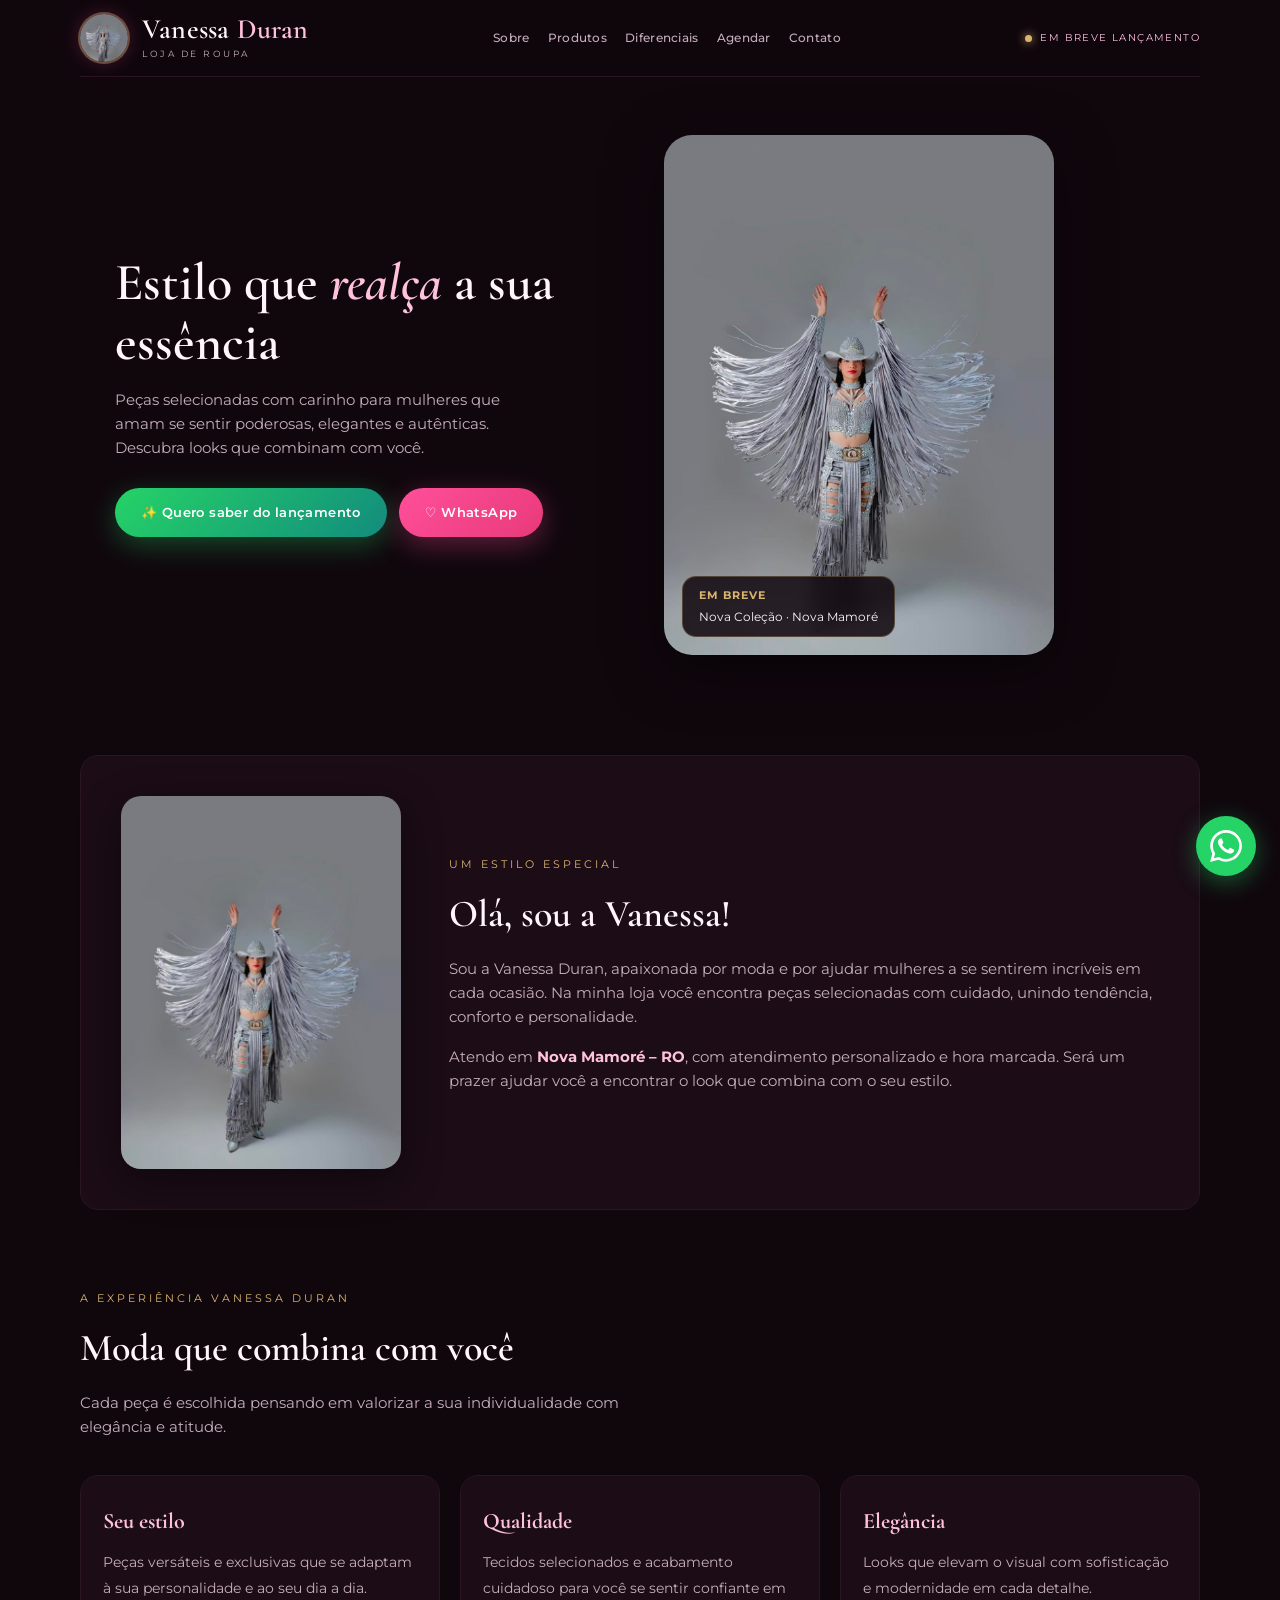
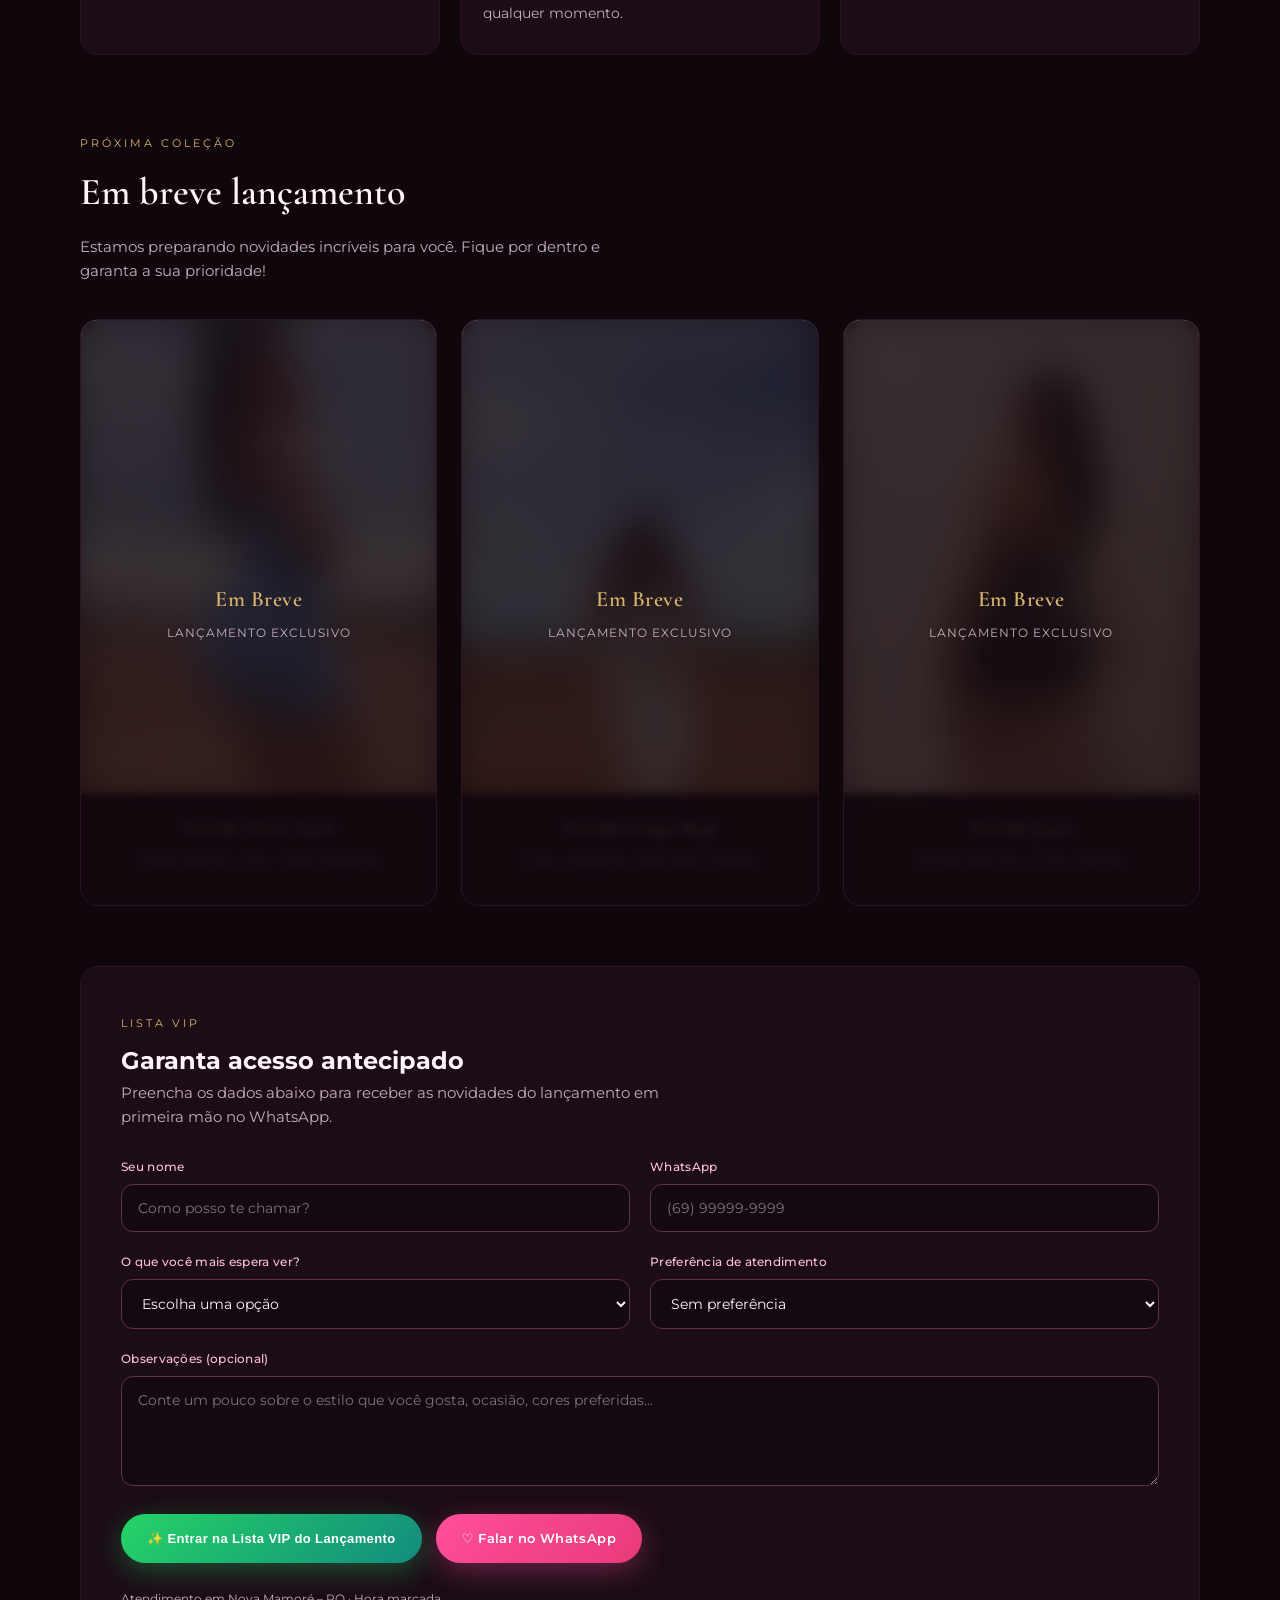
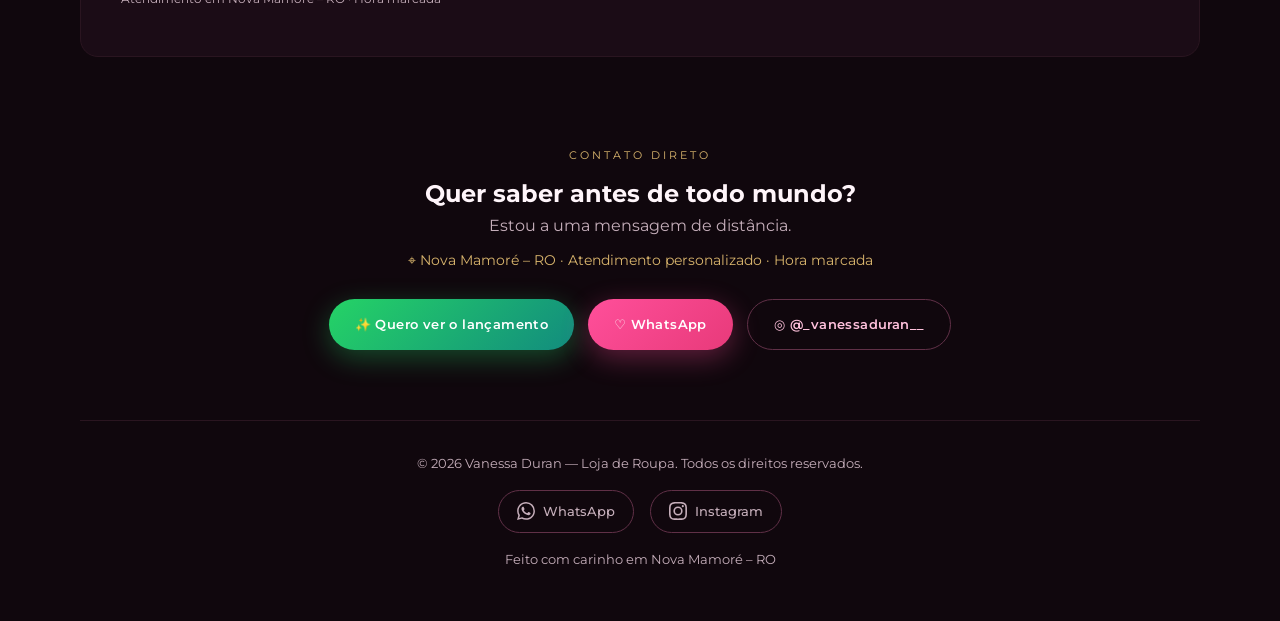
==== commit c246df5a: "Revamp product section for upcoming launch Updated product display and messaging for upcoming launch" ====
--- a/index.html
+++ b/index.html
@@ -180,8 +180,8 @@
       width: 7px;
       height: 7px;
       border-radius: 50%;
-      background: var(--pink);
-      box-shadow: 0 0 10px var(--pink);
+      background: var(--gold);
+      box-shadow: 0 0 10px var(--gold);
       animation: pulse-dot 2s ease-in-out infinite;
     }
 
@@ -433,7 +433,7 @@
       line-height: 1.55;
     }
 
-    /* PRODUTOS */
+    /* PRODUTOS - EM BREVE LANÇAMENTO & BLUR */
     .products-grid {
       display: grid;
       grid-template-columns: repeat(3, 1fr);
@@ -442,16 +442,11 @@
     }
 
     .product-card {
+      position: relative;
       background: var(--panel);
       border: 1px solid #2a1520;
       border-radius: var(--radius);
       overflow: hidden;
-      transition: transform var(--transition), border-color var(--transition);
-    }
-
-    .product-card:hover {
-      transform: translateY(-6px);
-      border-color: #ff4f9a55;
     }
 
     .product-img {
@@ -464,16 +459,45 @@
       height: 100%;
       object-fit: cover;
       object-position: top center;
-      transition: transform 0.4s ease;
-    }
-
-    .product-card:hover .product-img img {
-      transform: scale(1.05);
+      filter: blur(20px);
+      transform: scale(1.08); /* Evita bordas brancas/vazadas do blur */
+      opacity: 0.75;
+    }
+
+    .product-overlay {
+      position: absolute;
+      inset: 0;
+      background: rgba(16, 7, 13, 0.75);
+      backdrop-filter: blur(4px);
+      display: flex;
+      flex-direction: column;
+      align-items: center;
+      justify-content: center;
+      text-align: center;
+      padding: 20px;
+      z-index: 2;
+    }
+
+    .product-overlay span {
+      font-family: "Cormorant Garamond", serif;
+      font-size: 22px;
+      font-weight: 600;
+      color: var(--gold);
+      margin-bottom: 6px;
+      letter-spacing: 0.5px;
+    }
+
+    .product-overlay p {
+      color: var(--muted);
+      font-size: 12px;
+      letter-spacing: 1px;
+      text-transform: uppercase;
     }
 
     .product-info {
       padding: 18px 16px 20px;
       text-align: center;
+      opacity: 0.5;
     }
 
     .product-info h3 {
@@ -488,12 +512,6 @@
       color: var(--muted);
       font-size: 13px;
       margin-bottom: 14px;
-    }
-
-    .product-info .btn {
-      padding: 11px 20px;
-      font-size: 12px;
-      width: 100%;
     }
 
     /* FORM */
@@ -681,7 +699,7 @@
           <a href="#agendar">Agendar</a>
           <a href="#contato">Contato</a>
         </nav>
-        <div class="status">Atendimento online</div>
+        <div class="status">Em breve lançamento</div>
       </div>
     </header>
 
@@ -692,10 +710,10 @@
           <h1>Estilo que <span>realça</span> a sua essência</h1>
           <p>Peças selecionadas com carinho para mulheres que amam se sentir poderosas, elegantes e autênticas. Descubra looks que combinam com você.</p>
           <div class="hero-btns">
-            <a class="btn buy" href="https://wa.me/5569999375829?text=Ol%C3%A1%2C%20Vanessa!%20Quero%20comprar%20uma%20pe%C3%A7a.%20Pode%20me%20mostrar%20as%20op%C3%A7%C3%B5es%20dispon%C3%ADveis%3F" target="_blank" rel="noopener noreferrer">
-              🛍️ Comprar agora
+            <a class="btn buy" href="https://wa.me/5569999375829?text=Ol%C3%A1%2C%20Vanessa!%20Quero%20saber%20mais%20sobre%20o%20lan%C3%A7amento%20da%20nova%20cole%C3%A7%C3%A3o." target="_blank" rel="noopener noreferrer">
+              ✨ Quero saber do lançamento
             </a>
-            <a class="btn" href="https://wa.me/5569999375829?text=Ol%C3%A1%2C%20Vanessa!%20Gostaria%20de%20conhecer%20as%20pe%C3%A7as%20dispon%C3%ADveis." target="_blank" rel="noopener noreferrer">
+            <a class="btn" href="https://wa.me/5569999375829?text=Ol%C3%A1%2C%20Vanessa!%20Gostaria%20de%20falar%20com%20voc%C3%AA." target="_blank" rel="noopener noreferrer">
               ♡ WhatsApp
             </a>
           </div>
@@ -703,8 +721,8 @@
         <div class="hero-visual">
           <img src="vanessa_hero.jpg" alt="Vanessa Duran — Moda feminina">
           <div class="hero-badge">
-            <strong>Nova coleção</strong>
-            Peças exclusivas · Nova Mamoré
+            <strong>Em breve</strong>
+            Nova Coleção · Nova Mamoré
           </div>
         </div>
       </section>
@@ -746,23 +764,24 @@
         </div>
       </section>
 
-      <!-- PRODUTOS -->
+      <!-- PRODUTOS COM BLUR / EM BREVE LANÇAMENTO -->
       <section class="section" id="produtos">
-        <div class="section-kicker">Coleção em destaque</div>
-        <h2>Peças que estão bombando</h2>
-        <p class="section-intro">Looks selecionados para você arrasar. Clique em comprar e fale direto no WhatsApp.</p>
+        <div class="section-kicker">Próxima Coleção</div>
+        <h2>Em breve lançamento</h2>
+        <p class="section-intro">Estamos preparando novidades incríveis para você. Fique por dentro e garanta a sua prioridade!</p>
 
         <div class="products-grid">
           <div class="product-card">
             <div class="product-img">
               <img src="produto1.jpg" alt="Vestido preto acetinado costas abertas">
             </div>
+            <div class="product-overlay">
+              <span>Em Breve</span>
+              <p>Lançamento Exclusivo</p>
+            </div>
             <div class="product-info">
               <h3>Vestido Preto Satin</h3>
               <p>Costas abertas · Mini · Super elegante</p>
-              <a class="btn buy" href="https://wa.me/5569999375829?text=Ol%C3%A1%2C%20Vanessa!%20Quero%20comprar%20o%20*Vestido%20Preto%20Satin*." target="_blank" rel="noopener noreferrer">
-                🛍️ Comprar
-              </a>
             </div>
           </div>
 
@@ -770,12 +789,13 @@
             <div class="product-img">
               <img src="produto2.jpg" alt="Vestido longo bege justo">
             </div>
+            <div class="product-overlay">
+              <span>Em Breve</span>
+              <p>Lançamento Exclusivo</p>
+            </div>
             <div class="product-info">
               <h3>Vestido Longo Bege</h3>
               <p>Justo · Elegante · Ideal para ocasiões</p>
-              <a class="btn buy" href="https://wa.me/5569999375829?text=Ol%C3%A1%2C%20Vanessa!%20Quero%20comprar%20o%20*Vestido%20Longo%20Bege*." target="_blank" rel="noopener noreferrer">
-                🛍️ Comprar
-              </a>
             </div>
           </div>
 
@@ -783,12 +803,13 @@
             <div class="product-img">
               <img src="produto3.jpg" alt="Vestido jeans tomara que caia">
             </div>
+            <div class="product-overlay">
+              <span>Em Breve</span>
+              <p>Lançamento Exclusivo</p>
+            </div>
             <div class="product-info">
               <h3>Vestido Jeans</h3>
               <p>Tomara que caia · Curto · Estiloso</p>
-              <a class="btn buy" href="https://wa.me/5569999375829?text=Ol%C3%A1%2C%20Vanessa!%20Quero%20comprar%20o%20*Vestido%20Jeans*." target="_blank" rel="noopener noreferrer">
-                🛍️ Comprar
-              </a>
             </div>
           </div>
         </div>
@@ -796,9 +817,9 @@
 
       <!-- ========== FORMULÁRIO DE AGENDAMENTO ========== -->
       <section class="form-section" id="agendar">
-        <div class="section-kicker">Atendimento fácil</div>
-        <h2>Reserve seu horário</h2>
-        <p class="section-intro" style="margin-bottom:0">Preencha os dados abaixo. Ao enviar, você será redirecionada para o WhatsApp com a mensagem pronta.</p>
+        <div class="section-kicker">Lista VIP</div>
+        <h2>Garanta acesso antecipado</h2>
+        <p class="section-intro" style="margin-bottom:0">Preencha os dados abaixo para receber as novidades do lançamento em primeira mão no WhatsApp.</p>
 
         <form class="form-grid" id="agendamentoForm" onsubmit="enviarWhatsApp(event)">
           <div class="form-group">
@@ -812,7 +833,7 @@
           </div>
 
           <div class="form-group">
-            <label for="servico">O que você procura?</label>
+            <label for="servico">O que você mais espera ver?</label>
             <select id="servico" name="servico" required>
               <option value="" disabled selected>Escolha uma opção</option>
               <option value="Look completo">Look completo</option>
@@ -825,7 +846,7 @@
           </div>
 
           <div class="form-group">
-            <label for="preferencia">Preferência de horário</label>
+            <label for="preferencia">Preferência de atendimento</label>
             <select id="preferencia" name="preferencia">
               <option value="" selected>Sem preferência</option>
               <option value="Manhã">Manhã</option>
@@ -841,8 +862,8 @@
           </div>
 
           <div class="form-actions">
-            <button type="submit" class="btn buy">🛍️ Enviar e comprar no WhatsApp</button>
-            <a class="btn" href="https://wa.me/5569999375829?text=Ol%C3%A1%2C%20Vanessa!%20Gostaria%20de%20conhecer%20as%20pe%C3%A7as%20dispon%C3%ADveis." target="_blank" rel="noopener noreferrer">
+            <button type="submit" class="btn buy">✨ Entrar na Lista VIP do Lançamento</button>
+            <a class="btn" href="https://wa.me/5569999375829?text=Ol%C3%A1%2C%20Vanessa!%20Gostaria%20de%20saber%20mais%20sobre%20o%20lan%C3%A7amento." target="_blank" rel="noopener noreferrer">
               ♡ Falar no WhatsApp
             </a>
           </div>
@@ -854,15 +875,15 @@
       <!-- CONTATO -->
       <section class="contact" id="contato">
         <div class="section-kicker">Contato direto</div>
-        <h2>Vamos encontrar o seu look?</h2>
-        <p>Prefere falar direto? Estou a uma mensagem de distância.</p>
+        <h2>Quer saber antes de todo mundo?</h2>
+        <p>Estou a uma mensagem de distância.</p>
         <p class="location">⌖ Nova Mamoré – RO · Atendimento personalizado · Hora marcada</p>
 
         <div class="cta-row">
-          <a class="btn buy" href="https://wa.me/5569999375829?text=Ol%C3%A1%2C%20Vanessa!%20Quero%20comprar%20uma%20pe%C3%A7a.%20Pode%20me%20mostrar%20as%20op%C3%A7%C3%B5es%20dispon%C3%ADveis%3F" target="_blank" rel="noopener noreferrer">
-            🛍️ Comprar agora
+          <a class="btn buy" href="https://wa.me/5569999375829?text=Ol%C3%A1%2C%20Vanessa!%20Quero%20saber%20sobre%20o%20lan%C3%A7amento%20da%20cole%C3%A7%C3%A3o." target="_blank" rel="noopener noreferrer">
+            ✨ Quero ver o lançamento
           </a>
-          <a class="btn" href="https://wa.me/5569999375829?text=Ol%C3%A1%2C%20Vanessa!%20Gostaria%20de%20conhecer%20as%20pe%C3%A7as%20da%20loja." target="_blank" rel="noopener noreferrer">
+          <a class="btn" href="https://wa.me/5569999375829?text=Ol%C3%A1%2C%20Vanessa!%20Gostaria%20de%20saber%20mais%20sobre%20as%20novidades." target="_blank" rel="noopener noreferrer">
             ♡ WhatsApp
           </a>
           <a class="btn secondary" href="https://www.instagram.com/_vanessaduran__" target="_blank" rel="noopener noreferrer">
@@ -923,15 +944,16 @@
       const mensagem = document.getElementById('mensagem').value.trim();
 
       let texto = `Olá, Vanessa! Meu nome é *${nome}*.%0A%0A`;
-      texto += `Gostaria de: *${servico}*%0A`;
-      texto += `Preferência de horário: ${preferencia}%0A`;
+      texto += `Quero participar da Lista VIP para o *Lançamento*!%0A`;
+      texto += `Interesse: *${servico}*%0A`;
+      texto += `Preferência de atendimento: ${preferencia}%0A`;
       texto += `Meu WhatsApp: ${telefone}%0A`;
 
       if (mensagem) {
         texto += `%0AObservações: ${mensagem}`;
       }
 
-      texto += `%0A%0AAguardo seu retorno! 👗✨`;
+      texto += `%0A%0AAguardo novidades! 👗✨`;
 
       const url = `https://wa.me/5569999375829?text=${texto}`;
       window.open(url, '_blank');
@@ -939,8 +961,8 @@
   </script>
 
   <!-- Botão flutuante WhatsApp -->
-  <a class="float-wa" href="https://wa.me/5569999375829?text=Ol%C3%A1%2C%20Vanessa!%20Quero%20comprar%20uma%20pe%C3%A7a." target="_blank" rel="noopener noreferrer" aria-label="WhatsApp">
+  <a class="float-wa" href="https://wa.me/5569999375829?text=Ol%C3%A1%2C%20Vanessa!%20Quero%20saber%20sobre%20o%20lan%C3%A7amento." target="_blank" rel="noopener noreferrer" aria-label="WhatsApp">
     <svg viewBox="0 0 24 24"><path d="M17.472 14.382c-.297-.149-1.758-.867-2.03-.967-.273-.099-.471-.148-.67.15-.197.297-.767.966-.94 1.164-.173.199-.347.223-.644.075-.297-.15-1.255-.463-2.39-1.475-.883-.788-1.48-1.761-1.653-2.059-.173-.297-.018-.458.13-.606.134-.133.298-.347.446-.52.149-.174.198-.298.298-.497.099-.198.05-.371-.025-.52-.075-.149-.669-1.612-.916-2.207-.242-.579-.487-.5-.669-.51-.173-.008-.371-.01-.57-.01-.198 0-.52.074-.792.372-.272.297-1.04 1.016-1.04 2.479 0 1.462 1.065 2.875 1.213 3.074.149.198 2.096 3.2 5.077 4.487.709.306 1.262.489 1.694.625.712.227 1.36.195 1.871.118.571-.085 1.758-.719 2.006-1.413.248-.694.248-1.289.173-1.413-.074-.124-.272-.198-.57-.347m-5.421 7.403h-.004a9.87 9.87 0 01-5.031-1.378l-.361-.214-3.741.982.998-3.648-.235-.374a9.86 9.86 0 01-1.51-5.26c.001-5.45 4.436-9.884 9.888-9.884 2.64 0 5.122 1.03 6.988 2.898a9.825 9.825 0 012.893 6.994c-.003 5.45-4.435 9.884-9.885 9.884m8.413-18.297A11.815 11.815 0 0012.05 0C5.495 0 .16 5.335.157 11.892c0 2.096.547 4.142 1.588 5.945L.057 24l6.305-1.654a11.882 11.882 0 005.683 1.448h.005c6.554 0 11.89-5.335 11.893-11.893a11.821 11.821 0 00-3.48-8.413z"/></svg>
   </a>
 </body>
-    </html>
+</html>
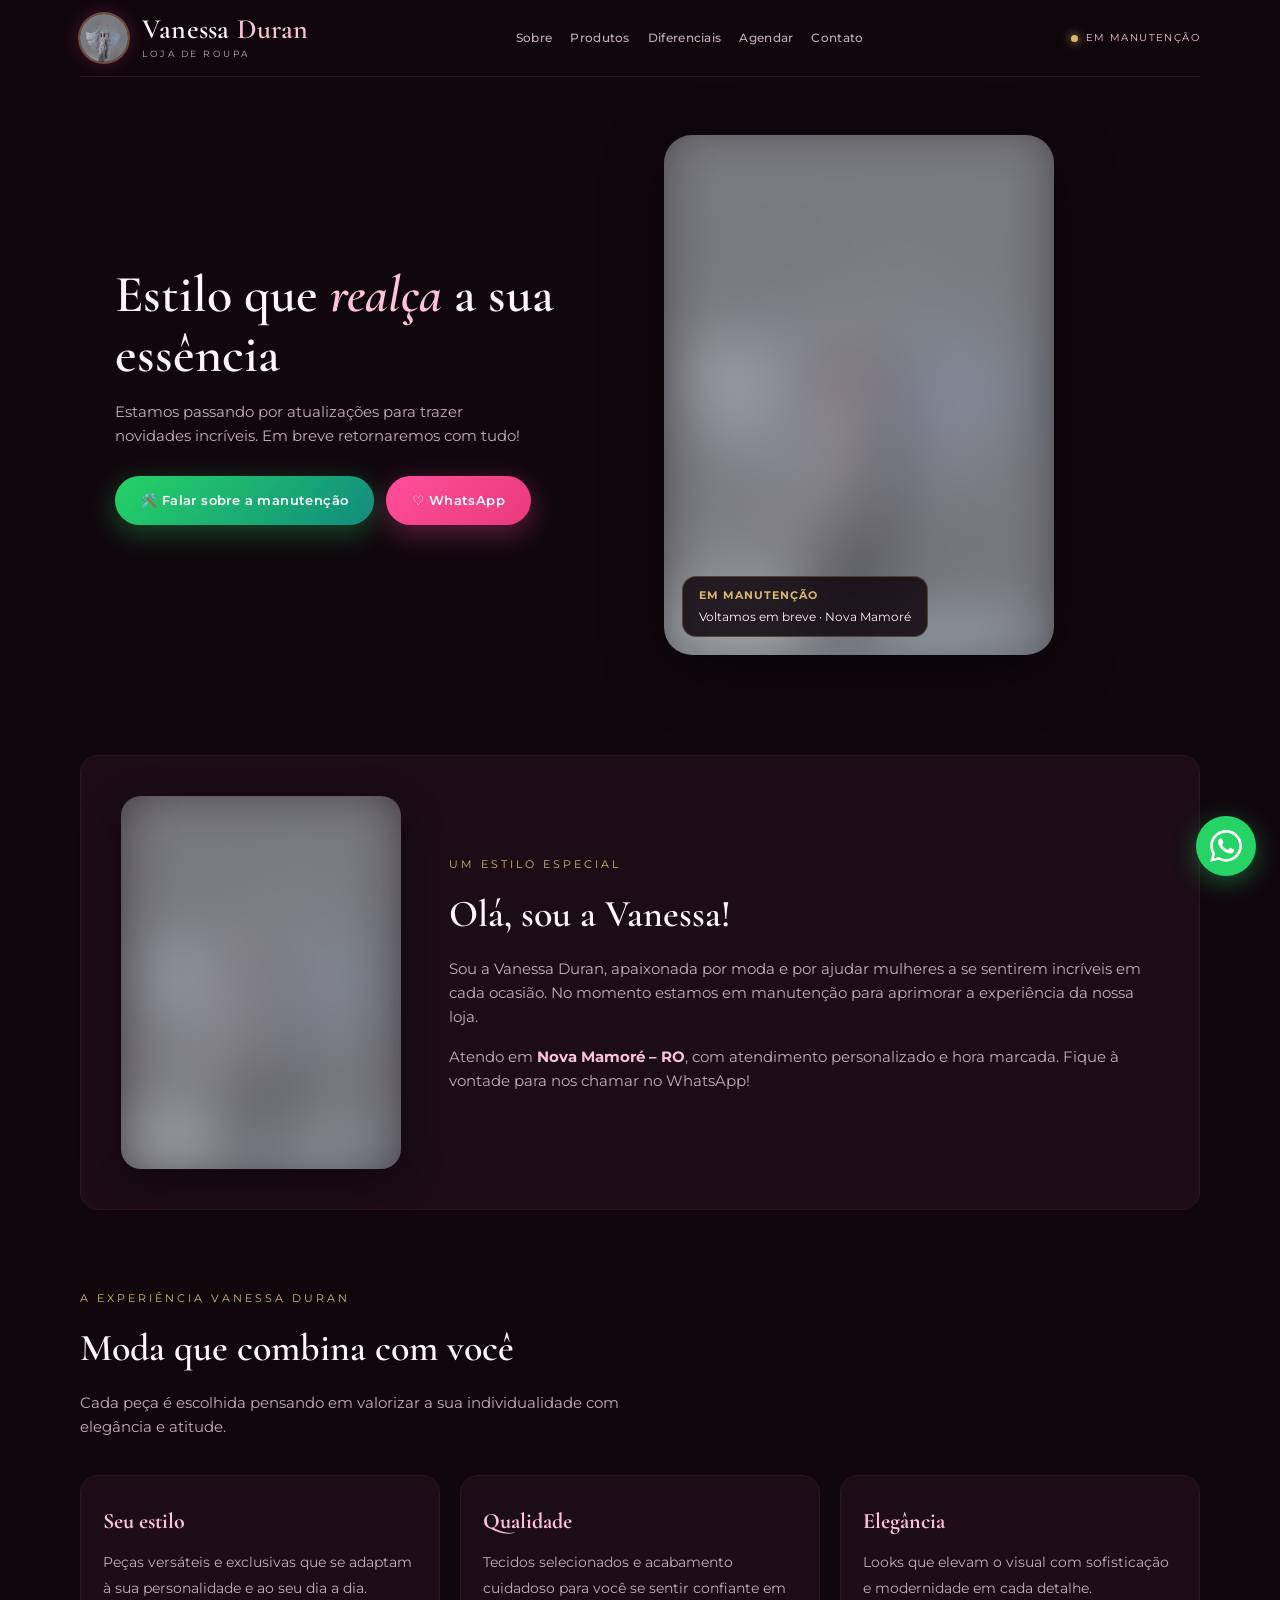
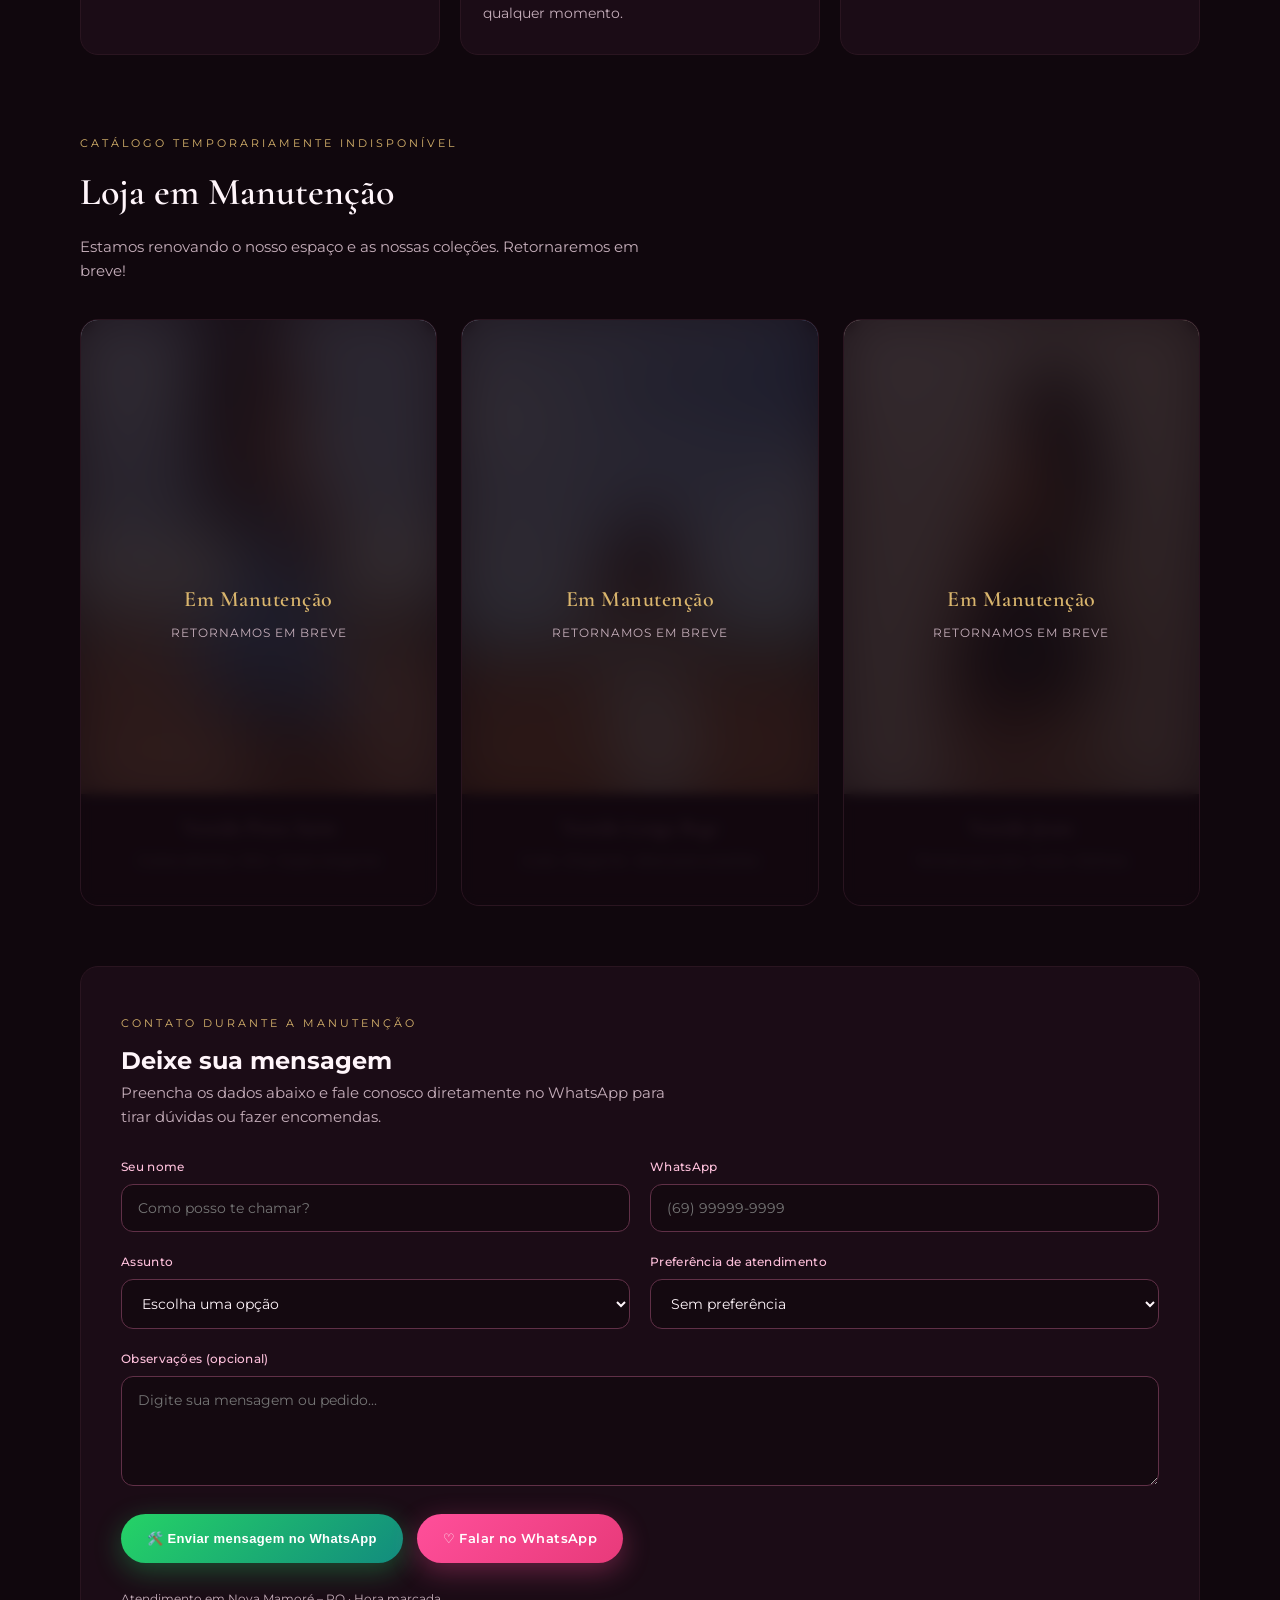
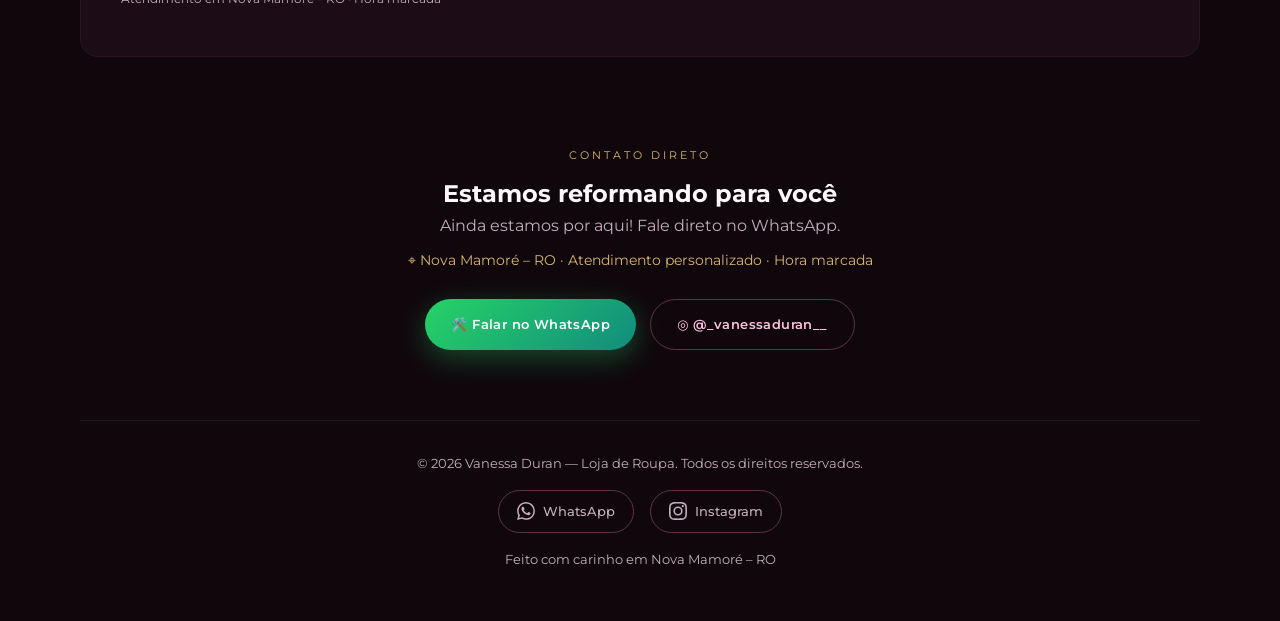
==== commit 74906032: "Change store status to maintenance and update styles Updated status messages and styling for mainten" ====
--- a/index.html
+++ b/index.html
@@ -312,6 +312,8 @@
       height: 100%;
       object-fit: cover;
       object-position: top center;
+      filter: blur(30px); /* 30% desfoque aplicado */
+      transform: scale(1.12);
     }
 
     .hero-badge {
@@ -386,6 +388,8 @@
       height: 100%;
       object-fit: cover;
       object-position: top;
+      filter: blur(30px); /* 30% desfoque aplicado */
+      transform: scale(1.12);
     }
 
     .about-copy p {
@@ -433,7 +437,7 @@
       line-height: 1.55;
     }
 
-    /* PRODUTOS - EM BREVE LANÇAMENTO & BLUR */
+    /* PRODUTOS - EM MANUTENÇÃO & BLUR 30% */
     .products-grid {
       display: grid;
       grid-template-columns: repeat(3, 1fr);
@@ -459,16 +463,16 @@
       height: 100%;
       object-fit: cover;
       object-position: top center;
-      filter: blur(20px);
-      transform: scale(1.08); /* Evita bordas brancas/vazadas do blur */
+      filter: blur(30px); /* 30% desfoque aplicado */
+      transform: scale(1.12);
       opacity: 0.75;
     }
 
     .product-overlay {
       position: absolute;
       inset: 0;
-      background: rgba(16, 7, 13, 0.75);
-      backdrop-filter: blur(4px);
+      background: rgba(16, 7, 13, 0.78);
+      backdrop-filter: blur(6px);
       display: flex;
       flex-direction: column;
       align-items: center;
@@ -699,7 +703,7 @@
           <a href="#agendar">Agendar</a>
           <a href="#contato">Contato</a>
         </nav>
-        <div class="status">Em breve lançamento</div>
+        <div class="status">Em manutenção</div>
       </div>
     </header>
 
@@ -708,10 +712,10 @@
       <section class="hero">
         <div class="hero-copy">
           <h1>Estilo que <span>realça</span> a sua essência</h1>
-          <p>Peças selecionadas com carinho para mulheres que amam se sentir poderosas, elegantes e autênticas. Descubra looks que combinam com você.</p>
+          <p>Estamos passando por atualizações para trazer novidades incríveis. Em breve retornaremos com tudo!</p>
           <div class="hero-btns">
-            <a class="btn buy" href="https://wa.me/5569999375829?text=Ol%C3%A1%2C%20Vanessa!%20Quero%20saber%20mais%20sobre%20o%20lan%C3%A7amento%20da%20nova%20cole%C3%A7%C3%A3o." target="_blank" rel="noopener noreferrer">
-              ✨ Quero saber do lançamento
+            <a class="btn buy" href="https://wa.me/5569999375829?text=Ol%C3%A1%2C%20Vanessa!%20Gostaria%20de%20saber%20sobre%20a%20manuten%C3%A7%C3%A3o%20da%20loja." target="_blank" rel="noopener noreferrer">
+              🛠️ Falar sobre a manutenção
             </a>
             <a class="btn" href="https://wa.me/5569999375829?text=Ol%C3%A1%2C%20Vanessa!%20Gostaria%20de%20falar%20com%20voc%C3%AA." target="_blank" rel="noopener noreferrer">
               ♡ WhatsApp
@@ -721,8 +725,8 @@
         <div class="hero-visual">
           <img src="vanessa_hero.jpg" alt="Vanessa Duran — Moda feminina">
           <div class="hero-badge">
-            <strong>Em breve</strong>
-            Nova Coleção · Nova Mamoré
+            <strong>Em Manutenção</strong>
+            Voltamos em breve · Nova Mamoré
           </div>
         </div>
       </section>
@@ -736,8 +740,8 @@
           <div class="about-copy">
             <div class="section-kicker">Um estilo especial</div>
             <h2>Olá, sou a Vanessa!</h2>
-            <p>Sou a Vanessa Duran, apaixonada por moda e por ajudar mulheres a se sentirem incríveis em cada ocasião. Na minha loja você encontra peças selecionadas com cuidado, unindo tendência, conforto e personalidade.</p>
-            <p>Atendo em <strong>Nova Mamoré – RO</strong>, com atendimento personalizado e hora marcada. Será um prazer ajudar você a encontrar o look que combina com o seu estilo.</p>
+            <p>Sou a Vanessa Duran, apaixonada por moda e por ajudar mulheres a se sentirem incríveis em cada ocasião. No momento estamos em manutenção para aprimorar a experiência da nossa loja.</p>
+            <p>Atendo em <strong>Nova Mamoré – RO</strong>, com atendimento personalizado e hora marcada. Fique à vontade para nos chamar no WhatsApp!</p>
           </div>
         </div>
       </section>
@@ -764,11 +768,11 @@
         </div>
       </section>
 
-      <!-- PRODUTOS COM BLUR / EM BREVE LANÇAMENTO -->
+      <!-- PRODUTOS COM BLUR 30% / EM MANUTENÇÃO -->
       <section class="section" id="produtos">
-        <div class="section-kicker">Próxima Coleção</div>
-        <h2>Em breve lançamento</h2>
-        <p class="section-intro">Estamos preparando novidades incríveis para você. Fique por dentro e garanta a sua prioridade!</p>
+        <div class="section-kicker">Catálogo temporariamente indisponível</div>
+        <h2>Loja em Manutenção</h2>
+        <p class="section-intro">Estamos renovando o nosso espaço e as nossas coleções. Retornaremos em breve!</p>
 
         <div class="products-grid">
           <div class="product-card">
@@ -776,8 +780,8 @@
               <img src="produto1.jpg" alt="Vestido preto acetinado costas abertas">
             </div>
             <div class="product-overlay">
-              <span>Em Breve</span>
-              <p>Lançamento Exclusivo</p>
+              <span>Em Manutenção</span>
+              <p>Retornamos em breve</p>
             </div>
             <div class="product-info">
               <h3>Vestido Preto Satin</h3>
@@ -790,8 +794,8 @@
               <img src="produto2.jpg" alt="Vestido longo bege justo">
             </div>
             <div class="product-overlay">
-              <span>Em Breve</span>
-              <p>Lançamento Exclusivo</p>
+              <span>Em Manutenção</span>
+              <p>Retornamos em breve</p>
             </div>
             <div class="product-info">
               <h3>Vestido Longo Bege</h3>
@@ -804,8 +808,8 @@
               <img src="produto3.jpg" alt="Vestido jeans tomara que caia">
             </div>
             <div class="product-overlay">
-              <span>Em Breve</span>
-              <p>Lançamento Exclusivo</p>
+              <span>Em Manutenção</span>
+              <p>Retornamos em breve</p>
             </div>
             <div class="product-info">
               <h3>Vestido Jeans</h3>
@@ -817,9 +821,9 @@
 
       <!-- ========== FORMULÁRIO DE AGENDAMENTO ========== -->
       <section class="form-section" id="agendar">
-        <div class="section-kicker">Lista VIP</div>
-        <h2>Garanta acesso antecipado</h2>
-        <p class="section-intro" style="margin-bottom:0">Preencha os dados abaixo para receber as novidades do lançamento em primeira mão no WhatsApp.</p>
+        <div class="section-kicker">Contato durante a manutenção</div>
+        <h2>Deixe sua mensagem</h2>
+        <p class="section-intro" style="margin-bottom:0">Preencha os dados abaixo e fale conosco diretamente no WhatsApp para tirar dúvidas ou fazer encomendas.</p>
 
         <form class="form-grid" id="agendamentoForm" onsubmit="enviarWhatsApp(event)">
           <div class="form-group">
@@ -833,14 +837,12 @@
           </div>
 
           <div class="form-group">
-            <label for="servico">O que você mais espera ver?</label>
+            <label for="servico">Assunto</label>
             <select id="servico" name="servico" required>
               <option value="" disabled selected>Escolha uma opção</option>
-              <option value="Look completo">Look completo</option>
-              <option value="Vestido">Vestido</option>
-              <option value="Conjunto">Conjunto</option>
-              <option value="Peças avulsas">Peças avulsas</option>
-              <option value="Consultoria de estilo">Consultoria de estilo</option>
+              <option value="Dúvida sobre peças">Dúvida sobre peças</option>
+              <option value="Encomenda">Encomenda</option>
+              <option value="Atendimento especial">Atendimento especial</option>
               <option value="Outro / Dúvida">Outro / Dúvida</option>
             </select>
           </div>
@@ -858,12 +860,12 @@
 
           <div class="form-group full">
             <label for="mensagem">Observações (opcional)</label>
-            <textarea id="mensagem" name="mensagem" placeholder="Conte um pouco sobre o estilo que você gosta, ocasião, cores preferidas..."></textarea>
+            <textarea id="mensagem" name="mensagem" placeholder="Digite sua mensagem ou pedido..."></textarea>
           </div>
 
           <div class="form-actions">
-            <button type="submit" class="btn buy">✨ Entrar na Lista VIP do Lançamento</button>
-            <a class="btn" href="https://wa.me/5569999375829?text=Ol%C3%A1%2C%20Vanessa!%20Gostaria%20de%20saber%20mais%20sobre%20o%20lan%C3%A7amento." target="_blank" rel="noopener noreferrer">
+            <button type="submit" class="btn buy">🛠️ Enviar mensagem no WhatsApp</button>
+            <a class="btn" href="https://wa.me/5569999375829?text=Ol%C3%A1%2C%20Vanessa!%20Gostaria%20de%20falar%20com%20voc%C3%AA." target="_blank" rel="noopener noreferrer">
               ♡ Falar no WhatsApp
             </a>
           </div>
@@ -875,16 +877,13 @@
       <!-- CONTATO -->
       <section class="contact" id="contato">
         <div class="section-kicker">Contato direto</div>
-        <h2>Quer saber antes de todo mundo?</h2>
-        <p>Estou a uma mensagem de distância.</p>
+        <h2>Estamos reformando para você</h2>
+        <p>Ainda estamos por aqui! Fale direto no WhatsApp.</p>
         <p class="location">⌖ Nova Mamoré – RO · Atendimento personalizado · Hora marcada</p>
 
         <div class="cta-row">
-          <a class="btn buy" href="https://wa.me/5569999375829?text=Ol%C3%A1%2C%20Vanessa!%20Quero%20saber%20sobre%20o%20lan%C3%A7amento%20da%20cole%C3%A7%C3%A3o." target="_blank" rel="noopener noreferrer">
-            ✨ Quero ver o lançamento
-          </a>
-          <a class="btn" href="https://wa.me/5569999375829?text=Ol%C3%A1%2C%20Vanessa!%20Gostaria%20de%20saber%20mais%20sobre%20as%20novidades." target="_blank" rel="noopener noreferrer">
-            ♡ WhatsApp
+          <a class="btn buy" href="https://wa.me/5569999375829?text=Ol%C3%A1%2C%20Vanessa!%20Gostaria%20de%20falar%20sobre%20a%20manuten%C3%A7%C3%A3o." target="_blank" rel="noopener noreferrer">
+            🛠️ Falar no WhatsApp
           </a>
           <a class="btn secondary" href="https://www.instagram.com/_vanessaduran__" target="_blank" rel="noopener noreferrer">
             ◎ @_vanessaduran__
@@ -944,16 +943,16 @@
       const mensagem = document.getElementById('mensagem').value.trim();
 
       let texto = `Olá, Vanessa! Meu nome é *${nome}*.%0A%0A`;
-      texto += `Quero participar da Lista VIP para o *Lançamento*!%0A`;
-      texto += `Interesse: *${servico}*%0A`;
+      texto += `Entrando em contato durante a *Manutenção* da loja.%0A`;
+      texto += `Assunto: *${servico}*%0A`;
       texto += `Preferência de atendimento: ${preferencia}%0A`;
       texto += `Meu WhatsApp: ${telefone}%0A`;
 
       if (mensagem) {
-        texto += `%0AObservações: ${mensagem}`;
+        texto += `%0AMensagem: ${mensagem}`;
       }
 
-      texto += `%0A%0AAguardo novidades! 👗✨`;
+      texto += `%0A%0AAguardo retorno! 🛠️✨`;
 
       const url = `https://wa.me/5569999375829?text=${texto}`;
       window.open(url, '_blank');
@@ -961,7 +960,7 @@
   </script>
 
   <!-- Botão flutuante WhatsApp -->
-  <a class="float-wa" href="https://wa.me/5569999375829?text=Ol%C3%A1%2C%20Vanessa!%20Quero%20saber%20sobre%20o%20lan%C3%A7amento." target="_blank" rel="noopener noreferrer" aria-label="WhatsApp">
+  <a class="float-wa" href="https://wa.me/5569999375829?text=Ol%C3%A1%2C%20Vanessa!%20Gostaria%20de%20falar%20sobre%20a%20manuten%C3%A7%C3%A3o." target="_blank" rel="noopener noreferrer" aria-label="WhatsApp">
     <svg viewBox="0 0 24 24"><path d="M17.472 14.382c-.297-.149-1.758-.867-2.03-.967-.273-.099-.471-.148-.67.15-.197.297-.767.966-.94 1.164-.173.199-.347.223-.644.075-.297-.15-1.255-.463-2.39-1.475-.883-.788-1.48-1.761-1.653-2.059-.173-.297-.018-.458.13-.606.134-.133.298-.347.446-.52.149-.174.198-.298.298-.497.099-.198.05-.371-.025-.52-.075-.149-.669-1.612-.916-2.207-.242-.579-.487-.5-.669-.51-.173-.008-.371-.01-.57-.01-.198 0-.52.074-.792.372-.272.297-1.04 1.016-1.04 2.479 0 1.462 1.065 2.875 1.213 3.074.149.198 2.096 3.2 5.077 4.487.709.306 1.262.489 1.694.625.712.227 1.36.195 1.871.118.571-.085 1.758-.719 2.006-1.413.248-.694.248-1.289.173-1.413-.074-.124-.272-.198-.57-.347m-5.421 7.403h-.004a9.87 9.87 0 01-5.031-1.378l-.361-.214-3.741.982.998-3.648-.235-.374a9.86 9.86 0 01-1.51-5.26c.001-5.45 4.436-9.884 9.888-9.884 2.64 0 5.122 1.03 6.988 2.898a9.825 9.825 0 012.893 6.994c-.003 5.45-4.435 9.884-9.885 9.884m8.413-18.297A11.815 11.815 0 0012.05 0C5.495 0 .16 5.335.157 11.892c0 2.096.547 4.142 1.588 5.945L.057 24l6.305-1.654a11.882 11.882 0 005.683 1.448h.005c6.554 0 11.89-5.335 11.893-11.893a11.821 11.821 0 00-3.48-8.413z"/></svg>
   </a>
 </body>
